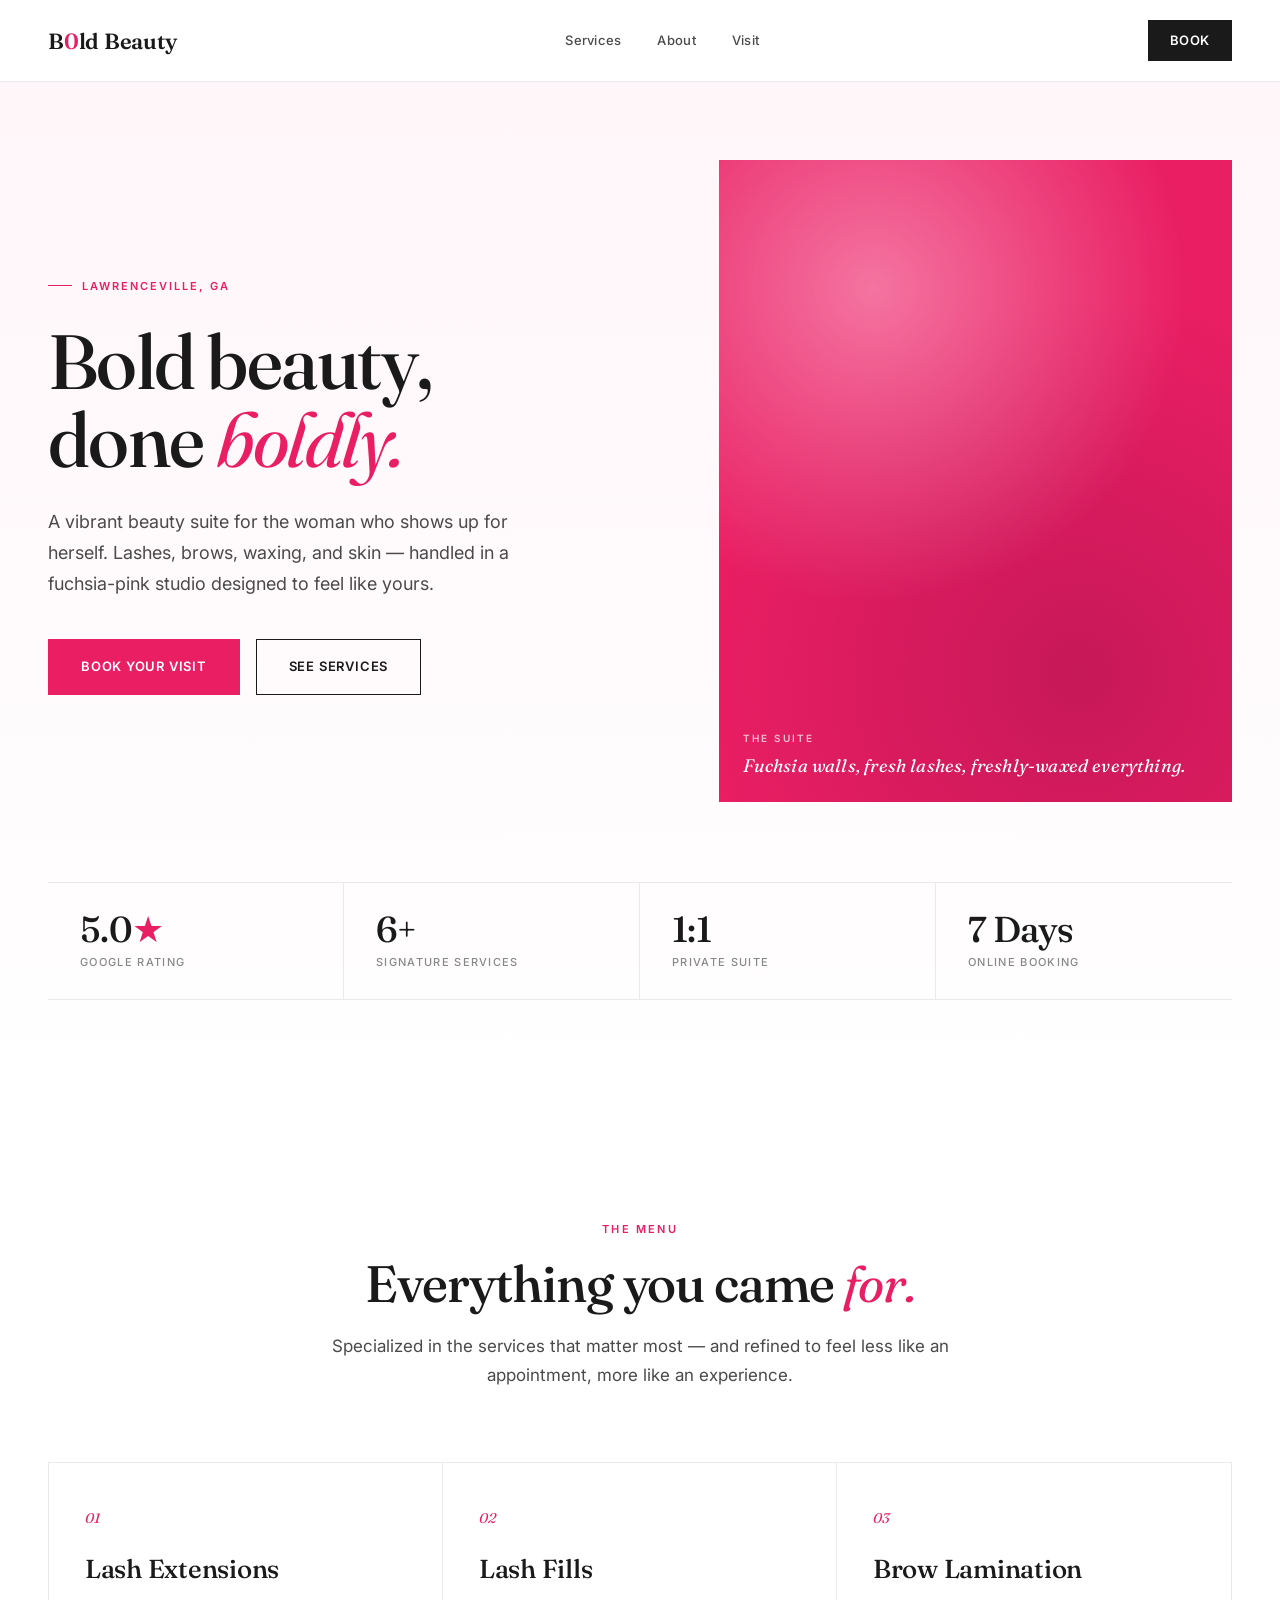
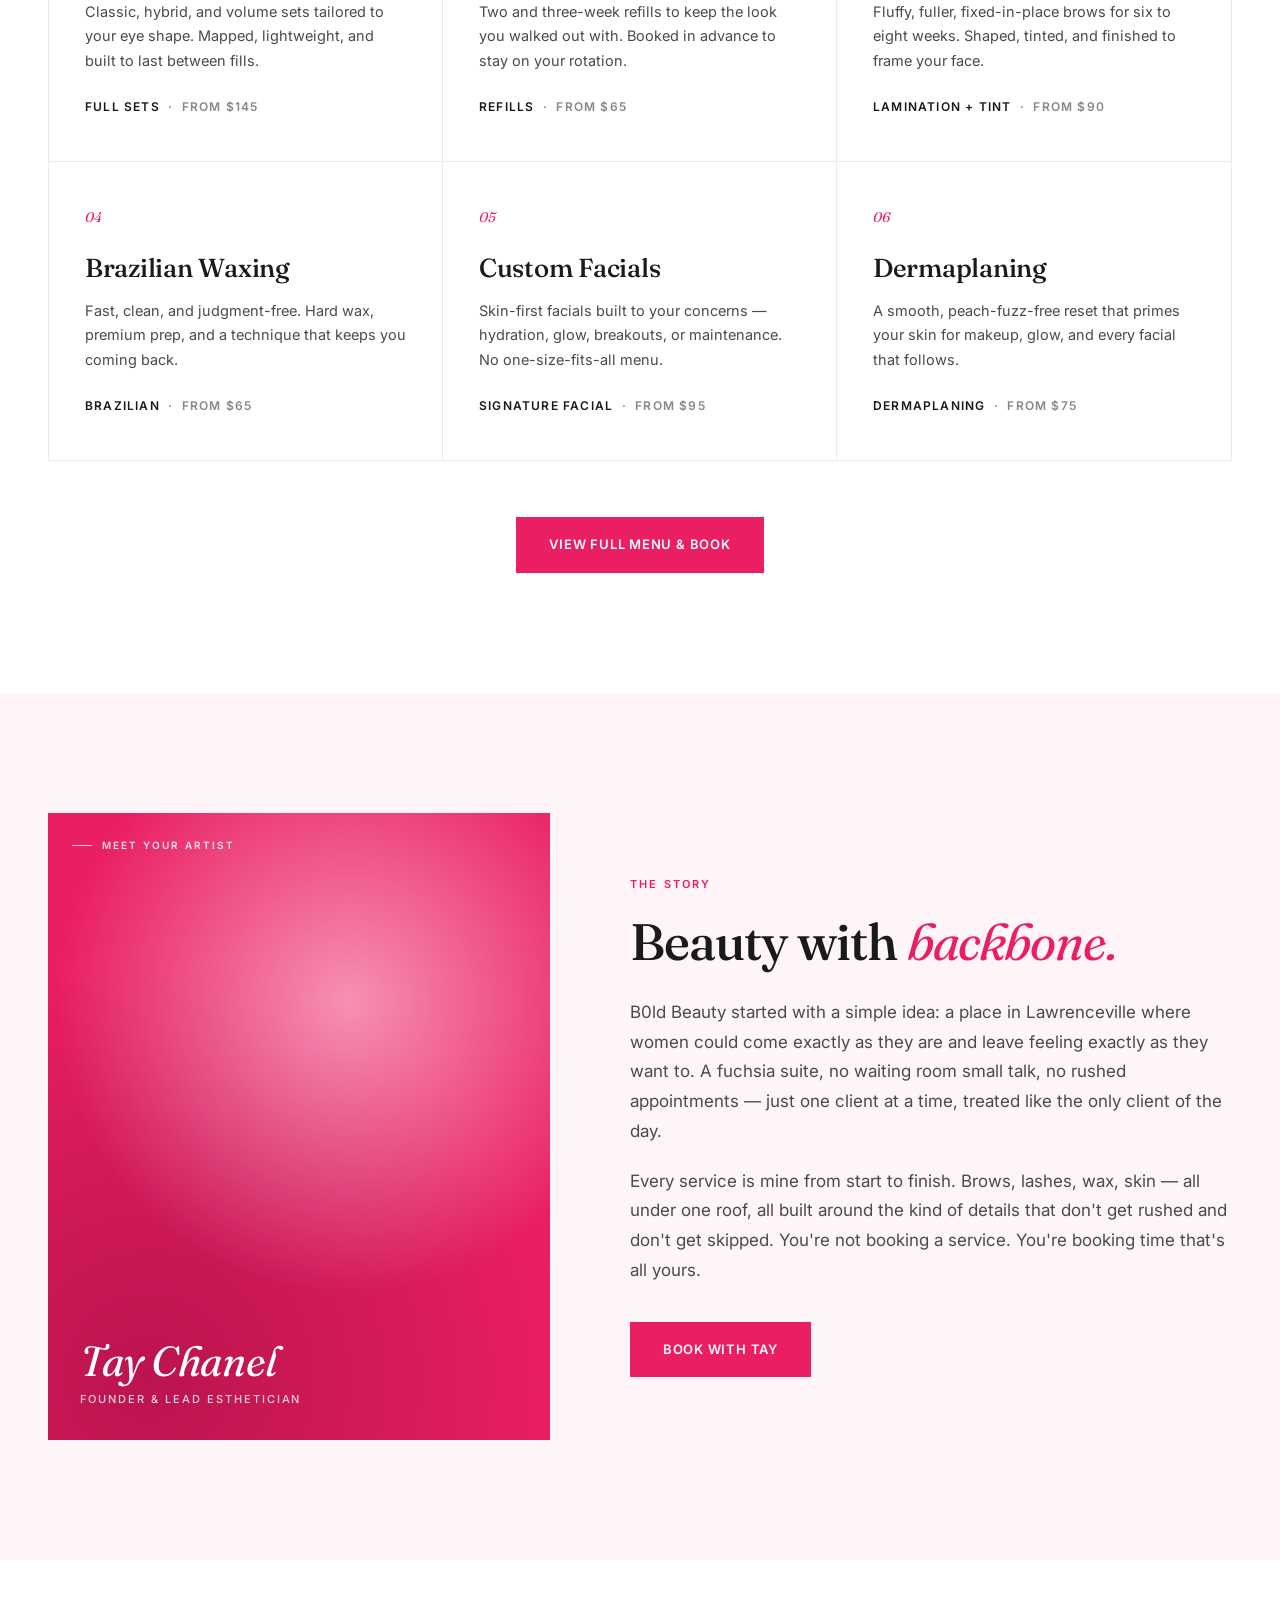
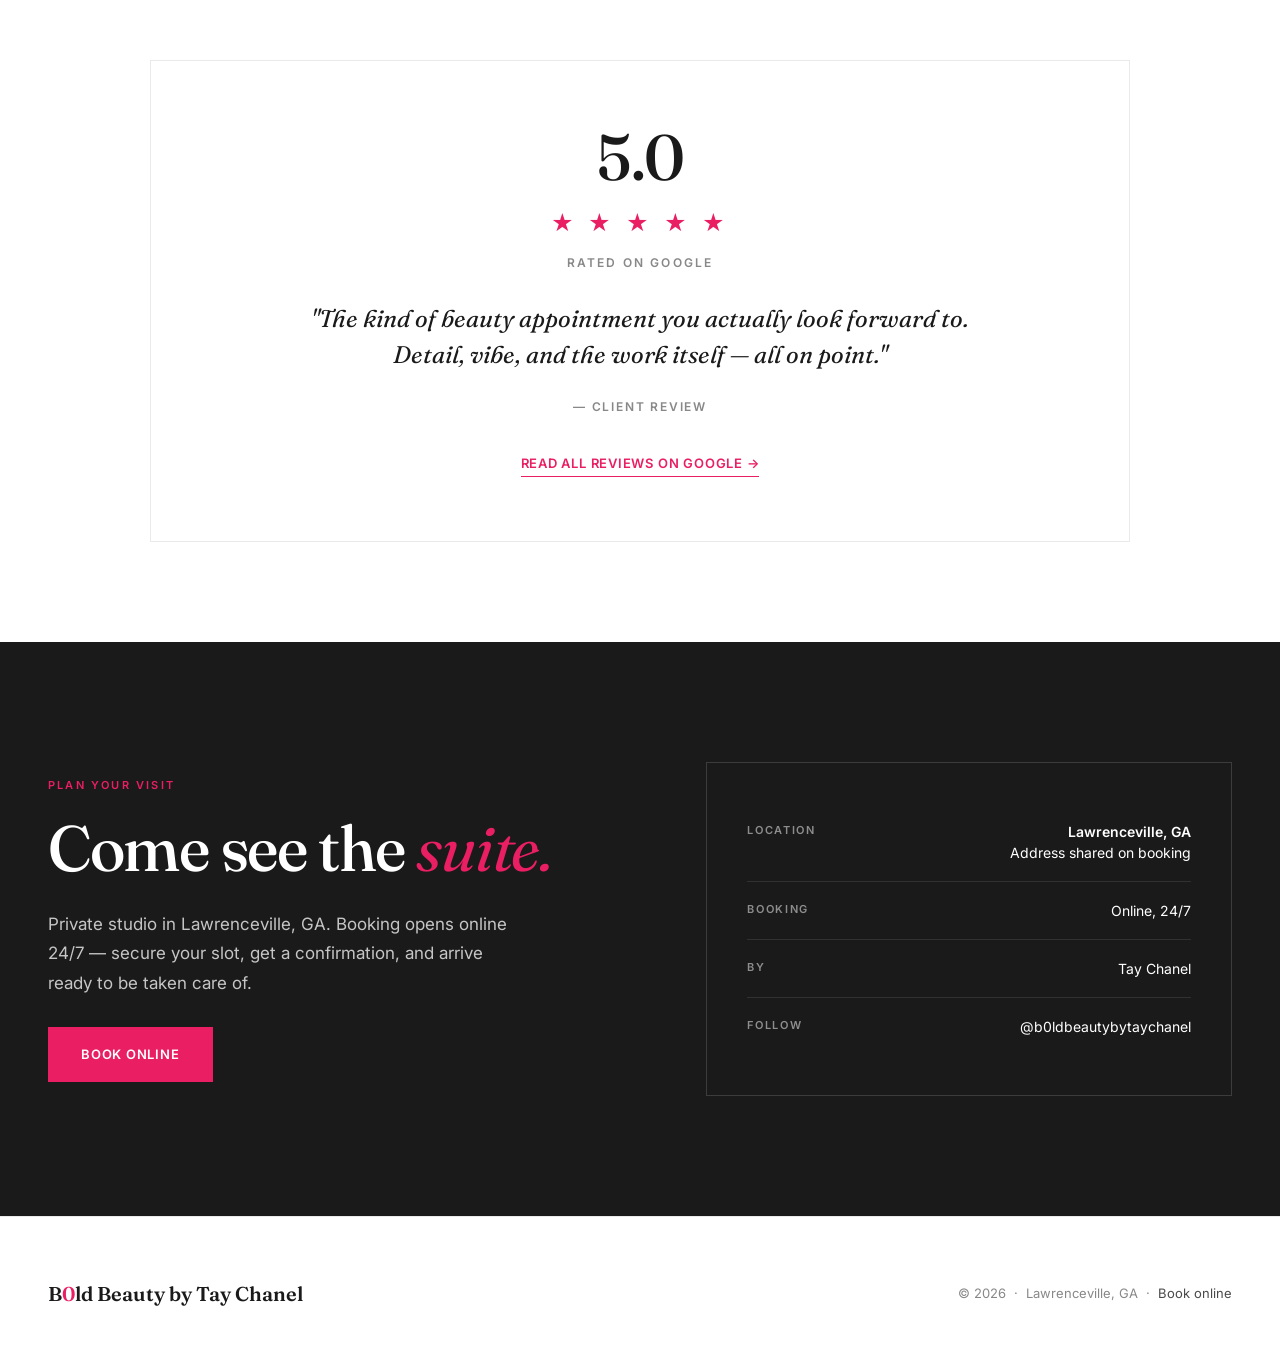
==== bold-beauty/index.html @ 4a0cd192 "Add B0ld Beauty by Tay Chanel mockup One-page prospect mockup for Taylor Brightwell (Lawrenceville, " ====
<!DOCTYPE html>
<html lang="en">
<head>
  <meta charset="UTF-8">
  <meta name="viewport" content="width=device-width, initial-scale=1.0">
  <meta name="robots" content="noindex, nofollow">
  <title>B0ld Beauty by Tay Chanel | Lashes, Brows & Waxing in Lawrenceville, GA</title>
  <meta name="description" content="A vibrant beauty suite in Lawrenceville, GA. Lash extensions, brow lamination, Brazilian waxing, facials, and dermaplaning by Tay Chanel. Book online.">
  <link rel="preconnect" href="https://fonts.googleapis.com">
  <link rel="preconnect" href="https://fonts.gstatic.com" crossorigin>
  <link href="https://fonts.googleapis.com/css2?family=Fraunces:ital,opsz,wght@0,9..144,300;0,9..144,400;0,9..144,500;0,9..144,600;0,9..144,700;0,9..144,800;0,9..144,900;1,9..144,400;1,9..144,500&family=Inter:wght@300;400;500;600;700&display=swap" rel="stylesheet">

  <style>
    *, *::before, *::after { box-sizing: border-box; margin: 0; padding: 0; }

    :root {
      --fuchsia:        #E91E63;
      --fuchsia-deep:   #B01450;
      --fuchsia-soft:   #FCE4EE;
      --fuchsia-mist:   #FFF5F9;
      --ink:            #1A1A1A;
      --ink-mid:        #4A4A4A;
      --ink-light:      #888888;
      --paper:          #FFFFFF;
      --line:           #EAEAEA;
    }

    html { scroll-behavior: smooth; }

    body {
      font-family: 'Inter', system-ui, sans-serif;
      background: var(--paper);
      color: var(--ink);
      font-size: 16px;
      line-height: 1.65;
      font-weight: 400;
      -webkit-font-smoothing: antialiased;
      overflow-x: hidden;
    }

    a { color: inherit; text-decoration: none; }
    img { max-width: 100%; display: block; }

    /* ─── NAV ─── */
    nav {
      position: fixed;
      top: 0; left: 0; right: 0;
      z-index: 100;
      display: flex;
      align-items: center;
      justify-content: space-between;
      padding: 20px 48px;
      background: rgba(255, 255, 255, 0.95);
      backdrop-filter: blur(12px);
      border-bottom: 1px solid var(--line);
    }
    .nav-logo {
      font-family: 'Fraunces', serif;
      font-weight: 600;
      font-size: 22px;
      letter-spacing: -0.01em;
      color: var(--ink);
    }
    .nav-logo .accent { color: var(--fuchsia); }
    .nav-links {
      display: flex;
      align-items: center;
      gap: 36px;
    }
    .nav-links a {
      font-size: 13px;
      font-weight: 500;
      color: var(--ink-mid);
      letter-spacing: 0.02em;
      transition: color 0.2s;
    }
    .nav-links a:hover { color: var(--fuchsia); }
    .nav-cta {
      background: var(--ink);
      color: var(--paper);
      padding: 10px 22px;
      font-size: 13px;
      font-weight: 600;
      letter-spacing: 0.04em;
      text-transform: uppercase;
      transition: background 0.2s;
    }
    .nav-cta:hover { background: var(--fuchsia); color: var(--paper) !important; }
    .nav-toggle { display: none; }

    /* ─── HERO ─── */
    .hero {
      padding: 160px 48px 100px;
      background: linear-gradient(180deg, var(--fuchsia-mist) 0%, var(--paper) 100%);
      position: relative;
      overflow: hidden;
    }
    .hero-inner {
      max-width: 1200px;
      margin: 0 auto;
      display: grid;
      grid-template-columns: 1.15fr 1fr;
      gap: 80px;
      align-items: center;
    }
    .hero-eyebrow {
      display: inline-flex;
      align-items: center;
      gap: 10px;
      font-size: 11px;
      font-weight: 600;
      letter-spacing: 0.18em;
      text-transform: uppercase;
      color: var(--fuchsia);
      margin-bottom: 28px;
    }
    .hero-eyebrow::before {
      content: "";
      width: 24px;
      height: 1px;
      background: var(--fuchsia);
    }
    .hero h1 {
      font-family: 'Fraunces', serif;
      font-weight: 500;
      font-size: clamp(48px, 6vw, 88px);
      line-height: 1.02;
      letter-spacing: -0.02em;
      color: var(--ink);
      margin-bottom: 28px;
    }
    .hero h1 em {
      font-style: italic;
      font-weight: 400;
      color: var(--fuchsia);
    }
    .hero p {
      font-size: 18px;
      line-height: 1.7;
      color: var(--ink-mid);
      max-width: 520px;
      margin-bottom: 40px;
    }
    .hero-ctas {
      display: flex;
      gap: 16px;
      flex-wrap: wrap;
    }
    .btn {
      display: inline-flex;
      align-items: center;
      gap: 10px;
      padding: 16px 32px;
      font-size: 13px;
      font-weight: 600;
      letter-spacing: 0.06em;
      text-transform: uppercase;
      transition: all 0.2s ease;
      cursor: pointer;
      border: 1px solid transparent;
    }
    .btn-primary {
      background: var(--fuchsia);
      color: var(--paper);
    }
    .btn-primary:hover { background: var(--fuchsia-deep); }
    .btn-secondary {
      background: transparent;
      color: var(--ink);
      border: 1px solid var(--ink);
    }
    .btn-secondary:hover { background: var(--ink); color: var(--paper); }

    .hero-visual {
      position: relative;
      aspect-ratio: 4 / 5;
      background: var(--fuchsia);
      overflow: hidden;
    }
    .hero-visual::before {
      content: "";
      position: absolute;
      inset: 0;
      background:
        radial-gradient(circle at 30% 20%, rgba(255, 200, 220, 0.5), transparent 50%),
        radial-gradient(circle at 70% 80%, rgba(176, 20, 80, 0.6), transparent 60%);
    }
    .hero-visual-label {
      position: absolute;
      bottom: 24px;
      left: 24px;
      right: 24px;
      color: var(--paper);
      font-family: 'Fraunces', serif;
      font-style: italic;
      font-weight: 400;
      font-size: 18px;
      letter-spacing: 0.01em;
      line-height: 1.4;
    }
    .hero-visual-label .small {
      display: block;
      font-family: 'Inter', sans-serif;
      font-style: normal;
      font-size: 10px;
      font-weight: 600;
      letter-spacing: 0.2em;
      text-transform: uppercase;
      opacity: 0.7;
      margin-bottom: 8px;
    }

    .hero-stats {
      max-width: 1200px;
      margin: 80px auto 0;
      display: grid;
      grid-template-columns: repeat(4, 1fr);
      gap: 0;
      border-top: 1px solid var(--line);
      border-bottom: 1px solid var(--line);
    }
    .stat {
      padding: 28px 32px;
      border-right: 1px solid var(--line);
    }
    .stat:last-child { border-right: none; }
    .stat-num {
      font-family: 'Fraunces', serif;
      font-weight: 500;
      font-size: 36px;
      letter-spacing: -0.02em;
      color: var(--ink);
      line-height: 1;
      margin-bottom: 6px;
    }
    .stat-num .star { color: var(--fuchsia); }
    .stat-label {
      font-size: 11px;
      font-weight: 500;
      letter-spacing: 0.12em;
      text-transform: uppercase;
      color: var(--ink-light);
    }

    /* ─── SECTION COMMON ─── */
    section { padding: 120px 48px; }
    .section-inner { max-width: 1200px; margin: 0 auto; }
    .section-head {
      max-width: 720px;
      margin: 0 auto 72px;
      text-align: center;
    }
    .section-head .eyebrow {
      font-size: 11px;
      font-weight: 600;
      letter-spacing: 0.2em;
      text-transform: uppercase;
      color: var(--fuchsia);
      margin-bottom: 18px;
    }
    .section-head h2 {
      font-family: 'Fraunces', serif;
      font-weight: 500;
      font-size: clamp(36px, 4vw, 56px);
      line-height: 1.1;
      letter-spacing: -0.02em;
      color: var(--ink);
      margin-bottom: 20px;
    }
    .section-head h2 em {
      font-style: italic;
      color: var(--fuchsia);
      font-weight: 400;
    }
    .section-head p {
      font-size: 17px;
      color: var(--ink-mid);
      line-height: 1.7;
    }

    /* ─── SERVICES ─── */
    .services { background: var(--paper); }
    .services-grid {
      display: grid;
      grid-template-columns: repeat(3, 1fr);
      gap: 0;
      border: 1px solid var(--line);
    }
    .service-card {
      padding: 44px 36px;
      border-right: 1px solid var(--line);
      border-bottom: 1px solid var(--line);
      transition: background 0.25s;
      position: relative;
    }
    .service-card:hover { background: var(--fuchsia-mist); }
    .service-card:nth-child(3n) { border-right: none; }
    .service-card:nth-last-child(-n+3) { border-bottom: none; }
    .service-num {
      font-family: 'Fraunces', serif;
      font-style: italic;
      font-weight: 400;
      font-size: 14px;
      color: var(--fuchsia);
      margin-bottom: 24px;
    }
    .service-card h3 {
      font-family: 'Fraunces', serif;
      font-weight: 500;
      font-size: 26px;
      letter-spacing: -0.01em;
      color: var(--ink);
      margin-bottom: 14px;
      line-height: 1.2;
    }
    .service-card p {
      font-size: 14.5px;
      line-height: 1.7;
      color: var(--ink-mid);
      margin-bottom: 24px;
    }
    .service-card .price {
      font-size: 12px;
      font-weight: 600;
      letter-spacing: 0.1em;
      text-transform: uppercase;
      color: var(--ink-light);
    }
    .service-card .price strong {
      color: var(--ink);
      font-weight: 600;
    }
    .services-cta {
      text-align: center;
      margin-top: 56px;
    }

    /* ─── ABOUT ─── */
    .about {
      background: var(--fuchsia-mist);
      overflow: hidden;
    }
    .about-grid {
      max-width: 1200px;
      margin: 0 auto;
      display: grid;
      grid-template-columns: 1fr 1.2fr;
      gap: 80px;
      align-items: center;
    }
    .about-visual {
      aspect-ratio: 4 / 5;
      background: var(--fuchsia);
      position: relative;
      overflow: hidden;
    }
    .about-visual::before {
      content: "";
      position: absolute;
      inset: 0;
      background:
        radial-gradient(circle at 60% 30%, rgba(255, 220, 235, 0.6), transparent 55%),
        radial-gradient(circle at 20% 90%, rgba(140, 10, 60, 0.5), transparent 60%);
    }
    .about-visual-tag {
      position: absolute;
      top: 24px;
      left: 24px;
      font-size: 10px;
      font-weight: 600;
      letter-spacing: 0.2em;
      text-transform: uppercase;
      color: var(--paper);
      opacity: 0.85;
    }
    .about-visual-tag::before {
      content: "";
      display: inline-block;
      width: 20px;
      height: 1px;
      background: var(--paper);
      margin-right: 10px;
      vertical-align: middle;
    }
    .about-visual-name {
      position: absolute;
      bottom: 32px;
      left: 32px;
      right: 32px;
      color: var(--paper);
    }
    .about-visual-name .signature {
      font-family: 'Fraunces', serif;
      font-style: italic;
      font-weight: 400;
      font-size: 42px;
      letter-spacing: -0.01em;
      line-height: 1;
    }
    .about-visual-name .role {
      font-size: 11px;
      font-weight: 500;
      letter-spacing: 0.18em;
      text-transform: uppercase;
      margin-top: 8px;
      opacity: 0.8;
    }

    .about-copy .eyebrow {
      font-size: 11px;
      font-weight: 600;
      letter-spacing: 0.2em;
      text-transform: uppercase;
      color: var(--fuchsia);
      margin-bottom: 20px;
    }
    .about-copy h2 {
      font-family: 'Fraunces', serif;
      font-weight: 500;
      font-size: clamp(36px, 4vw, 52px);
      line-height: 1.1;
      letter-spacing: -0.02em;
      color: var(--ink);
      margin-bottom: 28px;
    }
    .about-copy h2 em {
      font-style: italic;
      color: var(--fuchsia);
      font-weight: 400;
    }
    .about-copy p {
      font-size: 17px;
      line-height: 1.75;
      color: var(--ink-mid);
      margin-bottom: 20px;
    }
    .about-copy p:last-of-type { margin-bottom: 36px; }

    /* ─── PROOF ─── */
    .proof { background: var(--paper); padding: 100px 48px; }
    .proof-inner {
      max-width: 980px;
      margin: 0 auto;
      text-align: center;
      padding: 64px 48px;
      border: 1px solid var(--line);
      background: var(--paper);
    }
    .proof-rating {
      font-family: 'Fraunces', serif;
      font-weight: 500;
      font-size: 64px;
      line-height: 1;
      color: var(--ink);
      letter-spacing: -0.02em;
    }
    .proof-stars {
      color: var(--fuchsia);
      font-size: 22px;
      letter-spacing: 0.2em;
      margin: 16px 0 12px;
    }
    .proof-label {
      font-size: 12px;
      font-weight: 600;
      letter-spacing: 0.18em;
      text-transform: uppercase;
      color: var(--ink-light);
      margin-bottom: 28px;
    }
    .proof-quote {
      font-family: 'Fraunces', serif;
      font-style: italic;
      font-weight: 400;
      font-size: 24px;
      line-height: 1.5;
      color: var(--ink);
      max-width: 720px;
      margin: 0 auto 24px;
    }
    .proof-attr {
      font-size: 12px;
      font-weight: 600;
      letter-spacing: 0.15em;
      text-transform: uppercase;
      color: var(--ink-light);
    }
    .proof-link {
      display: inline-block;
      margin-top: 36px;
      font-size: 13px;
      font-weight: 600;
      letter-spacing: 0.06em;
      text-transform: uppercase;
      color: var(--fuchsia);
      border-bottom: 1px solid var(--fuchsia);
      padding-bottom: 2px;
    }

    /* ─── VISIT / BOOK ─── */
    .visit {
      background: var(--ink);
      color: var(--paper);
      padding: 120px 48px;
    }
    .visit-grid {
      max-width: 1200px;
      margin: 0 auto;
      display: grid;
      grid-template-columns: 1.1fr 1fr;
      gap: 80px;
      align-items: center;
    }
    .visit h2 {
      font-family: 'Fraunces', serif;
      font-weight: 500;
      font-size: clamp(40px, 5vw, 64px);
      line-height: 1.05;
      letter-spacing: -0.02em;
      margin-bottom: 28px;
    }
    .visit h2 em {
      font-style: italic;
      color: var(--fuchsia);
      font-weight: 400;
    }
    .visit .eyebrow {
      font-size: 11px;
      font-weight: 600;
      letter-spacing: 0.2em;
      text-transform: uppercase;
      color: var(--fuchsia);
      margin-bottom: 20px;
    }
    .visit p {
      font-size: 17px;
      line-height: 1.75;
      color: rgba(255, 255, 255, 0.75);
      margin-bottom: 28px;
      max-width: 480px;
    }
    .visit .btn-primary { background: var(--fuchsia); }
    .visit .btn-primary:hover { background: var(--paper); color: var(--ink); }

    .visit-info {
      border: 1px solid rgba(255, 255, 255, 0.15);
      padding: 40px;
    }
    .info-row {
      display: flex;
      justify-content: space-between;
      padding: 18px 0;
      border-bottom: 1px solid rgba(255, 255, 255, 0.1);
      gap: 24px;
    }
    .info-row:last-child { border-bottom: none; }
    .info-label {
      font-size: 11px;
      font-weight: 600;
      letter-spacing: 0.15em;
      text-transform: uppercase;
      color: rgba(255, 255, 255, 0.5);
      flex-shrink: 0;
    }
    .info-value {
      font-size: 14px;
      color: var(--paper);
      text-align: right;
      line-height: 1.5;
    }
    .info-value strong { font-weight: 600; }

    /* ─── FOOTER ─── */
    footer {
      background: var(--paper);
      padding: 60px 48px 40px;
      border-top: 1px solid var(--line);
    }
    .footer-inner {
      max-width: 1200px;
      margin: 0 auto;
      display: flex;
      justify-content: space-between;
      align-items: center;
      flex-wrap: wrap;
      gap: 24px;
    }
    .footer-brand {
      font-family: 'Fraunces', serif;
      font-weight: 600;
      font-size: 20px;
      color: var(--ink);
    }
    .footer-brand .accent { color: var(--fuchsia); }
    .footer-meta {
      font-size: 13px;
      color: var(--ink-light);
    }
    .footer-meta a { color: var(--ink-mid); }
    .footer-meta a:hover { color: var(--fuchsia); }

    /* ─── RESPONSIVE ─── */
    @media (max-width: 960px) {
      nav { padding: 16px 24px; }
      .nav-links { display: none; }
      .hero { padding: 130px 24px 80px; }
      .hero-inner { grid-template-columns: 1fr; gap: 48px; }
      .hero-visual { max-width: 480px; margin: 0 auto; }
      .hero-stats { grid-template-columns: repeat(2, 1fr); margin-top: 56px; }
      .stat { border-bottom: 1px solid var(--line); }
      .stat:nth-child(2) { border-right: none; }
      .stat:nth-last-child(-n+2) { border-bottom: none; }
      section { padding: 80px 24px; }
      .section-head { margin-bottom: 48px; }
      .services-grid { grid-template-columns: 1fr; }
      .service-card { border-right: none; }
      .service-card:nth-child(3n) { border-right: none; }
      .service-card:not(:last-child) { border-bottom: 1px solid var(--line); }
      .service-card:nth-last-child(-n+3) { border-bottom: 1px solid var(--line); }
      .service-card:last-child { border-bottom: none; }
      .about-grid, .visit-grid { grid-template-columns: 1fr; gap: 48px; }
      .about-visual { max-width: 440px; margin: 0 auto; }
      .proof-inner { padding: 48px 24px; }
      .proof-rating { font-size: 52px; }
      .proof-quote { font-size: 20px; }
      .visit { padding: 80px 24px; }
      .visit-info { padding: 28px; }
      footer { padding: 40px 24px 32px; }
      .footer-inner { flex-direction: column; text-align: center; }
    }

    @media (max-width: 480px) {
      .hero h1 { font-size: 44px; }
      .hero-ctas { flex-direction: column; align-items: stretch; }
      .btn { justify-content: center; }
    }
  </style>
</head>
<body>

  <!-- NAV -->
  <nav>
    <a href="#" class="nav-logo">B<span class="accent">0</span>ld Beauty</a>
    <div class="nav-links">
      <a href="#services">Services</a>
      <a href="#about">About</a>
      <a href="#visit">Visit</a>
    </div>
    <a href="https://taylorbrightwell.glossgenius.com" class="nav-cta">Book</a>
  </nav>

  <!-- HERO -->
  <section class="hero">
    <div class="hero-inner">
      <div>
        <div class="hero-eyebrow">Lawrenceville, GA</div>
        <h1>Bold beauty,<br>done <em>boldly.</em></h1>
        <p>A vibrant beauty suite for the woman who shows up for herself. Lashes, brows, waxing, and skin — handled in a fuchsia-pink studio designed to feel like yours.</p>
        <div class="hero-ctas">
          <a href="https://taylorbrightwell.glossgenius.com" class="btn btn-primary">Book Your Visit</a>
          <a href="#services" class="btn btn-secondary">See Services</a>
        </div>
      </div>
      <div class="hero-visual" aria-hidden="true">
        <div class="hero-visual-label">
          <span class="small">The Suite</span>
          Fuchsia walls, fresh lashes, freshly-waxed everything.
        </div>
      </div>
    </div>

    <div class="hero-stats">
      <div class="stat">
        <div class="stat-num">5.0<span class="star">★</span></div>
        <div class="stat-label">Google Rating</div>
      </div>
      <div class="stat">
        <div class="stat-num">6+</div>
        <div class="stat-label">Signature Services</div>
      </div>
      <div class="stat">
        <div class="stat-num">1:1</div>
        <div class="stat-label">Private Suite</div>
      </div>
      <div class="stat">
        <div class="stat-num">7 Days</div>
        <div class="stat-label">Online Booking</div>
      </div>
    </div>
  </section>

  <!-- SERVICES -->
  <section id="services" class="services">
    <div class="section-inner">
      <div class="section-head">
        <div class="eyebrow">The Menu</div>
        <h2>Everything you came <em>for.</em></h2>
        <p>Specialized in the services that matter most — and refined to feel less like an appointment, more like an experience.</p>
      </div>

      <div class="services-grid">
        <div class="service-card">
          <div class="service-num">01</div>
          <h3>Lash Extensions</h3>
          <p>Classic, hybrid, and volume sets tailored to your eye shape. Mapped, lightweight, and built to last between fills.</p>
          <div class="price"><strong>Full Sets</strong> &nbsp;&middot;&nbsp; From $145</div>
        </div>

        <div class="service-card">
          <div class="service-num">02</div>
          <h3>Lash Fills</h3>
          <p>Two and three-week refills to keep the look you walked out with. Booked in advance to stay on your rotation.</p>
          <div class="price"><strong>Refills</strong> &nbsp;&middot;&nbsp; From $65</div>
        </div>

        <div class="service-card">
          <div class="service-num">03</div>
          <h3>Brow Lamination</h3>
          <p>Fluffy, fuller, fixed-in-place brows for six to eight weeks. Shaped, tinted, and finished to frame your face.</p>
          <div class="price"><strong>Lamination + Tint</strong> &nbsp;&middot;&nbsp; From $90</div>
        </div>

        <div class="service-card">
          <div class="service-num">04</div>
          <h3>Brazilian Waxing</h3>
          <p>Fast, clean, and judgment-free. Hard wax, premium prep, and a technique that keeps you coming back.</p>
          <div class="price"><strong>Brazilian</strong> &nbsp;&middot;&nbsp; From $65</div>
        </div>

        <div class="service-card">
          <div class="service-num">05</div>
          <h3>Custom Facials</h3>
          <p>Skin-first facials built to your concerns — hydration, glow, breakouts, or maintenance. No one-size-fits-all menu.</p>
          <div class="price"><strong>Signature Facial</strong> &nbsp;&middot;&nbsp; From $95</div>
        </div>

        <div class="service-card">
          <div class="service-num">06</div>
          <h3>Dermaplaning</h3>
          <p>A smooth, peach-fuzz-free reset that primes your skin for makeup, glow, and every facial that follows.</p>
          <div class="price"><strong>Dermaplaning</strong> &nbsp;&middot;&nbsp; From $75</div>
        </div>
      </div>

      <div class="services-cta">
        <a href="https://taylorbrightwell.glossgenius.com" class="btn btn-primary">View Full Menu &amp; Book</a>
      </div>
    </div>
  </section>

  <!-- ABOUT -->
  <section id="about" class="about">
    <div class="about-grid">
      <div class="about-visual" aria-hidden="true">
        <div class="about-visual-tag">Meet Your Artist</div>
        <div class="about-visual-name">
          <div class="signature">Tay Chanel</div>
          <div class="role">Founder &amp; Lead Esthetician</div>
        </div>
      </div>

      <div class="about-copy">
        <div class="eyebrow">The Story</div>
        <h2>Beauty with <em>backbone.</em></h2>
        <p>B0ld Beauty started with a simple idea: a place in Lawrenceville where women could come exactly as they are and leave feeling exactly as they want to. A fuchsia suite, no waiting room small talk, no rushed appointments — just one client at a time, treated like the only client of the day.</p>
        <p>Every service is mine from start to finish. Brows, lashes, wax, skin — all under one roof, all built around the kind of details that don't get rushed and don't get skipped. You're not booking a service. You're booking time that's all yours.</p>
        <a href="https://taylorbrightwell.glossgenius.com" class="btn btn-primary">Book With Tay</a>
      </div>
    </div>
  </section>

  <!-- PROOF -->
  <section class="proof">
    <div class="proof-inner">
      <div class="proof-rating">5.0</div>
      <div class="proof-stars">★ ★ ★ ★ ★</div>
      <div class="proof-label">Rated on Google</div>
      <div class="proof-quote">"The kind of beauty appointment you actually look forward to. Detail, vibe, and the work itself — all on point."</div>
      <div class="proof-attr">— Client Review</div>
      <a href="https://www.google.com/search?q=B0ld+Beauty+by+Tay+Chanel+Lawrenceville" class="proof-link" target="_blank" rel="noopener">Read All Reviews on Google →</a>
    </div>
  </section>

  <!-- VISIT -->
  <section id="visit" class="visit">
    <div class="visit-grid">
      <div>
        <div class="eyebrow">Plan Your Visit</div>
        <h2>Come see the <em>suite.</em></h2>
        <p>Private studio in Lawrenceville, GA. Booking opens online 24/7 — secure your slot, get a confirmation, and arrive ready to be taken care of.</p>
        <a href="https://taylorbrightwell.glossgenius.com" class="btn btn-primary">Book Online</a>
      </div>

      <div class="visit-info">
        <div class="info-row">
          <div class="info-label">Location</div>
          <div class="info-value"><strong>Lawrenceville, GA</strong><br>Address shared on booking</div>
        </div>
        <div class="info-row">
          <div class="info-label">Booking</div>
          <div class="info-value">Online, 24/7</div>
        </div>
        <div class="info-row">
          <div class="info-label">By</div>
          <div class="info-value">Tay Chanel</div>
        </div>
        <div class="info-row">
          <div class="info-label">Follow</div>
          <div class="info-value">@b0ldbeautybytaychanel</div>
        </div>
      </div>
    </div>
  </section>

  <!-- FOOTER -->
  <footer>
    <div class="footer-inner">
      <div class="footer-brand">B<span class="accent">0</span>ld Beauty by Tay Chanel</div>
      <div class="footer-meta">© 2026 &nbsp;&middot;&nbsp; Lawrenceville, GA &nbsp;&middot;&nbsp; <a href="https://taylorbrightwell.glossgenius.com">Book online</a></div>
    </div>
  </footer>

</body>
</html>
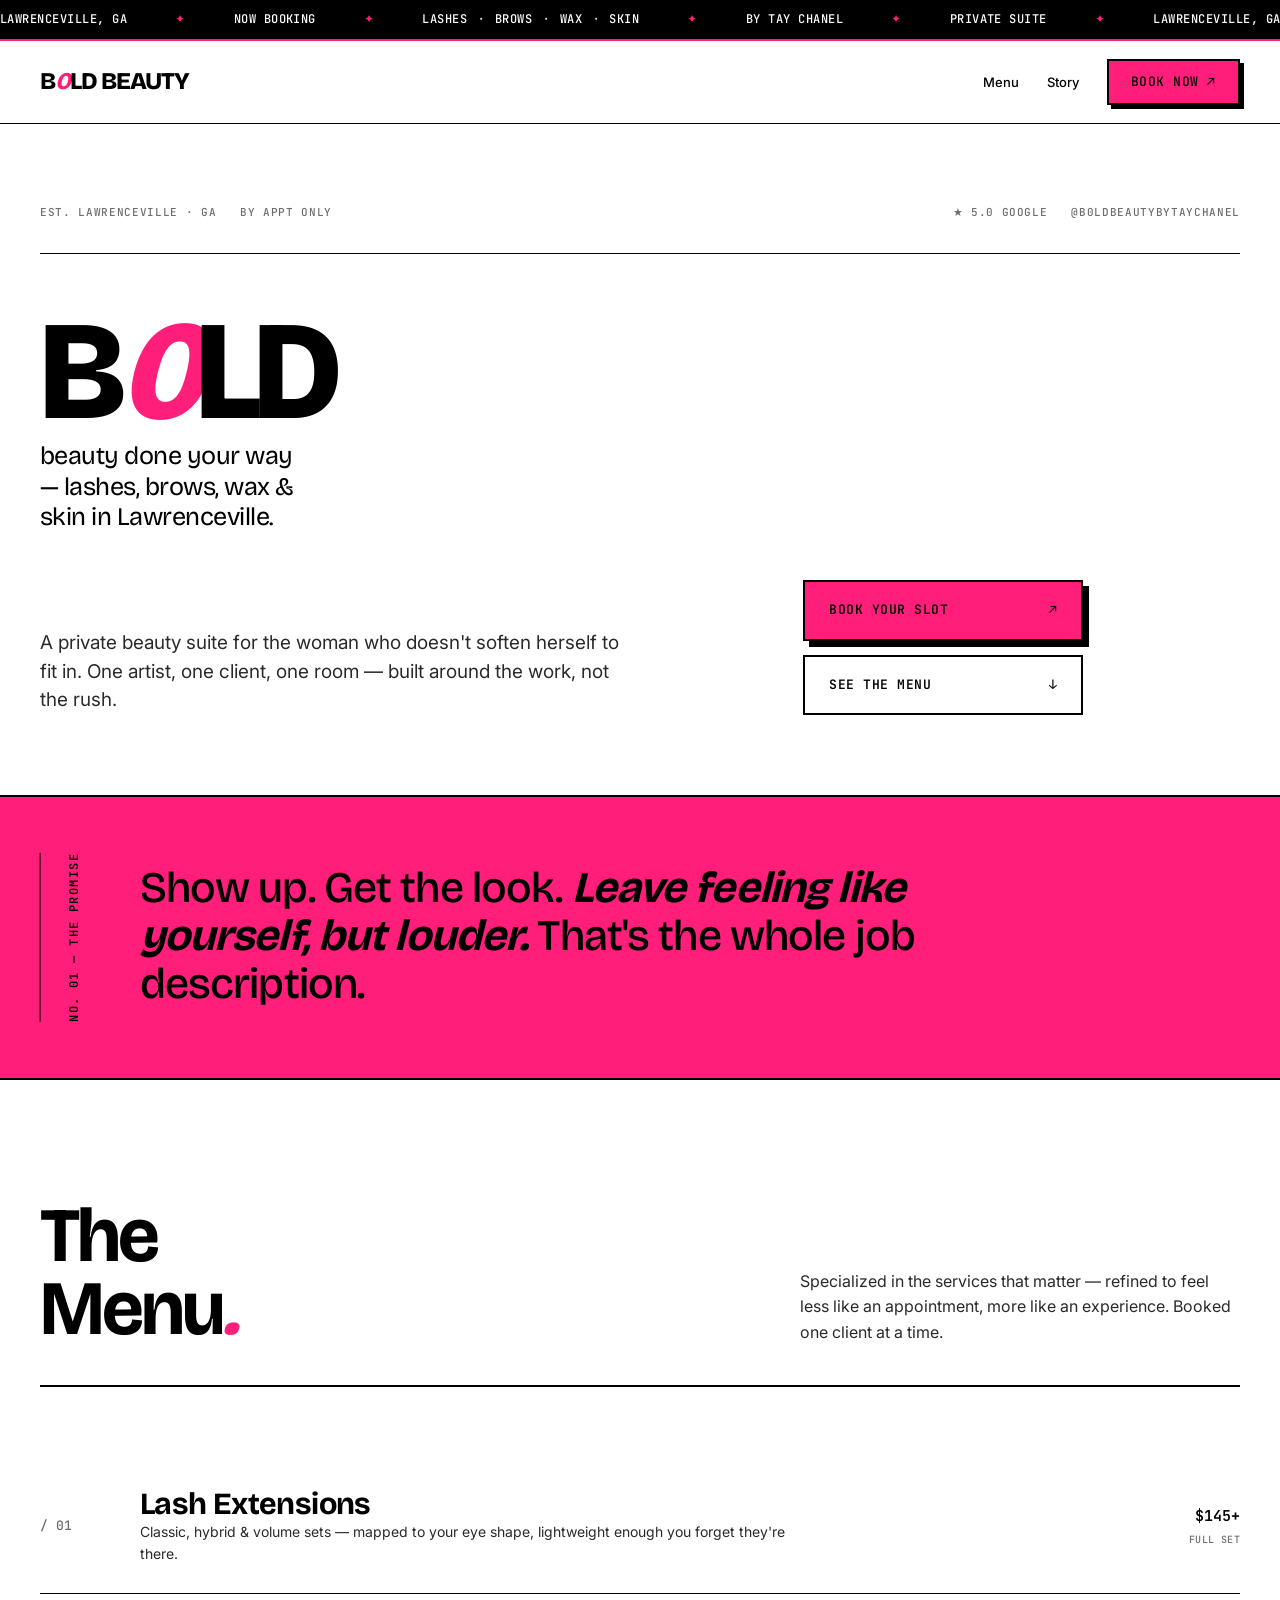
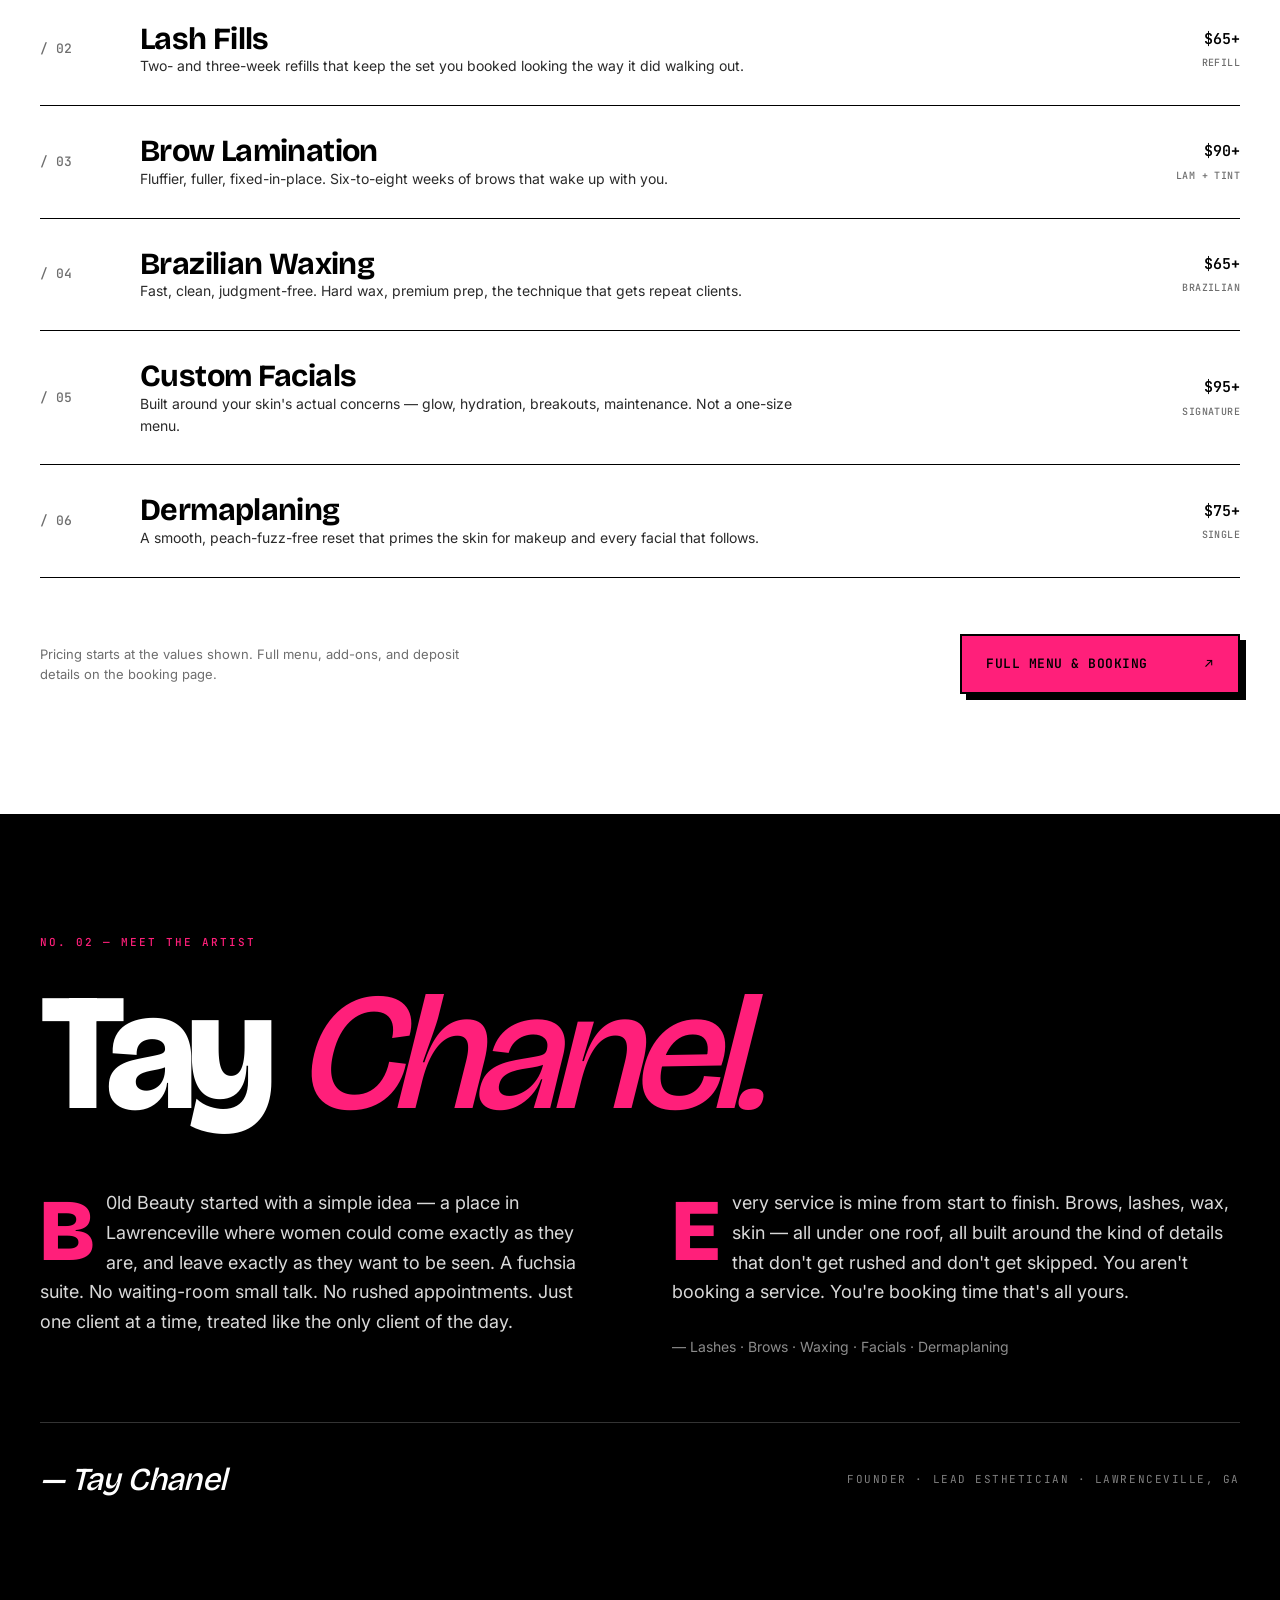
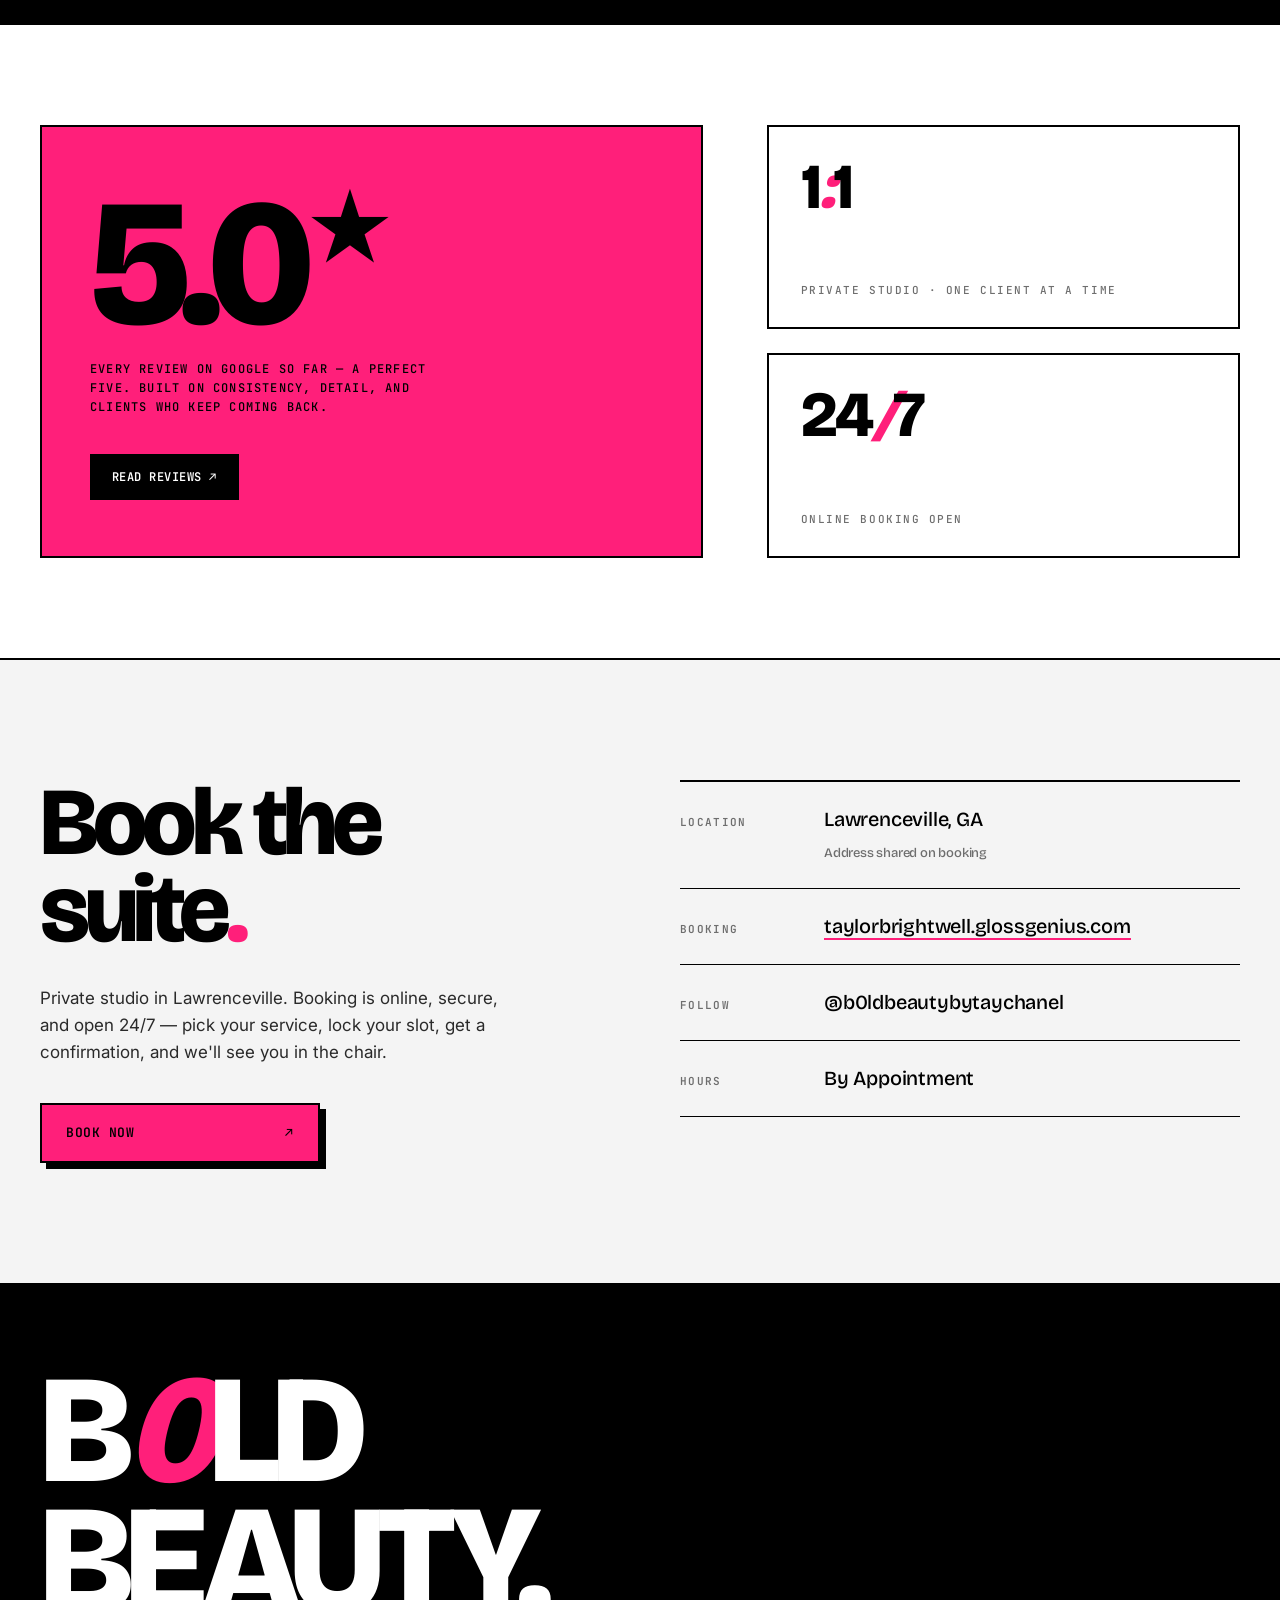
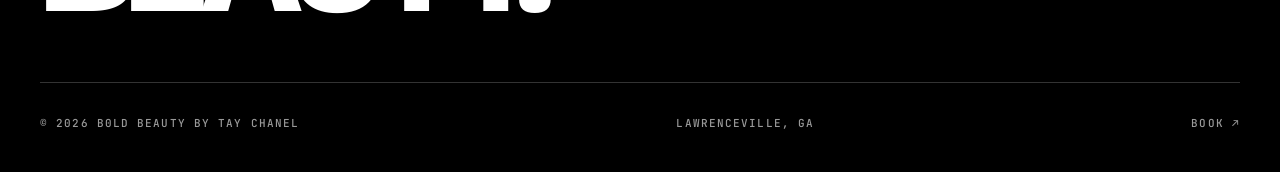
==== commit acdb7103: "Redesign B0ld Beauty mockup — bold sans editorial, hot pink + black Anchored type and color to Taylo" ====
--- a/bold-beauty/index.html
+++ b/bold-beauty/index.html
@@ -5,24 +5,24 @@
   <meta name="viewport" content="width=device-width, initial-scale=1.0">
   <meta name="robots" content="noindex, nofollow">
   <title>B0ld Beauty by Tay Chanel | Lashes, Brows & Waxing in Lawrenceville, GA</title>
-  <meta name="description" content="A vibrant beauty suite in Lawrenceville, GA. Lash extensions, brow lamination, Brazilian waxing, facials, and dermaplaning by Tay Chanel. Book online.">
+  <meta name="description" content="A bold beauty suite in Lawrenceville, GA. Lash extensions, brow lamination, Brazilian waxing, facials, and dermaplaning by Tay Chanel. Book online.">
   <link rel="preconnect" href="https://fonts.googleapis.com">
   <link rel="preconnect" href="https://fonts.gstatic.com" crossorigin>
-  <link href="https://fonts.googleapis.com/css2?family=Fraunces:ital,opsz,wght@0,9..144,300;0,9..144,400;0,9..144,500;0,9..144,600;0,9..144,700;0,9..144,800;0,9..144,900;1,9..144,400;1,9..144,500&family=Inter:wght@300;400;500;600;700&display=swap" rel="stylesheet">
+  <link href="https://fonts.googleapis.com/css2?family=Bricolage+Grotesque:opsz,wght@12..96,300;12..96,400;12..96,500;12..96,600;12..96,700;12..96,800&family=Inter:wght@300;400;500;600;700;800&family=JetBrains+Mono:wght@400;500;600&display=swap" rel="stylesheet">
 
   <style>
     *, *::before, *::after { box-sizing: border-box; margin: 0; padding: 0; }
 
     :root {
-      --fuchsia:        #E91E63;
-      --fuchsia-deep:   #B01450;
-      --fuchsia-soft:   #FCE4EE;
-      --fuchsia-mist:   #FFF5F9;
-      --ink:            #1A1A1A;
-      --ink-mid:        #4A4A4A;
-      --ink-light:      #888888;
-      --paper:          #FFFFFF;
-      --line:           #EAEAEA;
+      --hot:     #FF1F7A;
+      --hot-dk:  #D11461;
+      --hot-tt:  #FFE9F2;
+      --ink:     #000000;
+      --ink-mid: #2A2A2A;
+      --ink-soft:#6E6E6E;
+      --paper:   #FFFFFF;
+      --gray:    #F4F4F4;
+      --line:    #1A1A1A;
     }
 
     html { scroll-behavior: smooth; }
@@ -32,7 +32,7 @@
       background: var(--paper);
       color: var(--ink);
       font-size: 16px;
-      line-height: 1.65;
+      line-height: 1.55;
       font-weight: 400;
       -webkit-font-smoothing: antialiased;
       overflow-x: hidden;
@@ -41,782 +41,895 @@
     a { color: inherit; text-decoration: none; }
     img { max-width: 100%; display: block; }
 
+    .display { font-family: 'Bricolage Grotesque', 'Inter', sans-serif; }
+    .mono { font-family: 'JetBrains Mono', monospace; }
+
+    /* The B0ld wordmark — preserves the zero substitution as visual signature */
+    .wordmark {
+      font-family: 'Bricolage Grotesque', sans-serif;
+      font-weight: 800;
+      letter-spacing: -0.04em;
+    }
+    .wordmark .zero {
+      display: inline-block;
+      color: var(--hot);
+      font-style: italic;
+      font-weight: 800;
+    }
+
+    /* ─── MARQUEE BAR (top, no traditional nav) ─── */
+    .topbar {
+      position: sticky;
+      top: 0;
+      z-index: 100;
+      background: var(--ink);
+      color: var(--paper);
+      padding: 10px 0;
+      overflow: hidden;
+      border-bottom: 2px solid var(--hot);
+    }
+    .marquee {
+      display: flex;
+      gap: 48px;
+      animation: scroll 28s linear infinite;
+      white-space: nowrap;
+      font-family: 'JetBrains Mono', monospace;
+      font-size: 12px;
+      font-weight: 500;
+      letter-spacing: 0.04em;
+      text-transform: uppercase;
+    }
+    .marquee span { display: inline-flex; align-items: center; gap: 48px; }
+    .marquee span::after {
+      content: "✦";
+      color: var(--hot);
+    }
+    @keyframes scroll {
+      from { transform: translateX(0); }
+      to { transform: translateX(-50%); }
+    }
+
     /* ─── NAV ─── */
     nav {
-      position: fixed;
-      top: 0; left: 0; right: 0;
-      z-index: 100;
+      position: sticky;
+      top: 33px;
+      z-index: 99;
       display: flex;
       align-items: center;
       justify-content: space-between;
-      padding: 20px 48px;
-      background: rgba(255, 255, 255, 0.95);
-      backdrop-filter: blur(12px);
-      border-bottom: 1px solid var(--line);
+      padding: 18px 40px;
+      background: var(--paper);
+      border-bottom: 1px solid var(--ink);
     }
     .nav-logo {
-      font-family: 'Fraunces', serif;
-      font-weight: 600;
-      font-size: 22px;
-      letter-spacing: -0.01em;
-      color: var(--ink);
-    }
-    .nav-logo .accent { color: var(--fuchsia); }
-    .nav-links {
+      font-family: 'Bricolage Grotesque', sans-serif;
+      font-weight: 800;
+      font-size: 24px;
+      letter-spacing: -0.04em;
+      color: var(--ink);
+    }
+    .nav-logo .zero {
+      color: var(--hot);
+      font-style: italic;
+    }
+    .nav-right {
       display: flex;
       align-items: center;
-      gap: 36px;
-    }
-    .nav-links a {
+      gap: 28px;
+    }
+    .nav-right a {
       font-size: 13px;
       font-weight: 500;
+      color: var(--ink);
+    }
+    .nav-cta {
+      background: var(--hot);
+      color: var(--ink) !important;
+      padding: 11px 22px;
+      font-weight: 700;
+      font-family: 'JetBrains Mono', monospace;
+      font-size: 12px;
+      letter-spacing: 0.04em;
+      text-transform: uppercase;
+      border: 2px solid var(--ink);
+      box-shadow: 4px 4px 0 var(--ink);
+      transition: transform 0.12s ease, box-shadow 0.12s ease;
+    }
+    .nav-cta:hover {
+      transform: translate(2px, 2px);
+      box-shadow: 2px 2px 0 var(--ink);
+    }
+
+    /* ─── HERO (asymmetric, type-driven, no symmetric grid) ─── */
+    .hero {
+      padding: 80px 40px 0;
+      position: relative;
+    }
+    .hero-inner { max-width: 1320px; margin: 0 auto; }
+    .hero-meta {
+      display: flex;
+      justify-content: space-between;
+      align-items: baseline;
+      flex-wrap: wrap;
+      gap: 16px;
+      font-family: 'JetBrains Mono', monospace;
+      font-size: 11px;
+      font-weight: 500;
+      letter-spacing: 0.06em;
+      text-transform: uppercase;
+      color: var(--ink-soft);
+      padding-bottom: 32px;
+      border-bottom: 1px solid var(--ink);
+      margin-bottom: 56px;
+    }
+    .hero-meta .left, .hero-meta .right { display: flex; gap: 24px; flex-wrap: wrap; }
+
+    .hero-headline {
+      font-family: 'Bricolage Grotesque', sans-serif;
+      font-weight: 800;
+      font-size: clamp(64px, 11vw, 196px);
+      line-height: 0.88;
+      letter-spacing: -0.05em;
+      color: var(--ink);
+      margin-bottom: 48px;
+    }
+    .hero-headline .zero {
+      color: var(--hot);
+      font-style: italic;
+      display: inline-block;
+    }
+    .hero-headline .small {
+      display: block;
+      font-family: 'Bricolage Grotesque', sans-serif;
+      font-weight: 400;
+      font-size: 0.18em;
+      letter-spacing: -0.02em;
+      color: var(--ink);
+      margin-top: 0.3em;
+      line-height: 1.2;
+      max-width: 16ch;
+    }
+
+    .hero-bottom {
+      display: grid;
+      grid-template-columns: 1.6fr 1fr;
+      gap: 64px;
+      align-items: end;
+      padding-bottom: 80px;
+    }
+    .hero-tag {
+      font-family: 'Inter', sans-serif;
+      font-size: 19px;
+      font-weight: 400;
+      line-height: 1.5;
       color: var(--ink-mid);
-      letter-spacing: 0.02em;
-      transition: color 0.2s;
-    }
-    .nav-links a:hover { color: var(--fuchsia); }
-    .nav-cta {
-      background: var(--ink);
-      color: var(--paper);
-      padding: 10px 22px;
+      max-width: 580px;
+    }
+    .hero-cta-stack {
+      display: flex;
+      flex-direction: column;
+      gap: 14px;
+      align-items: flex-start;
+    }
+
+    .btn-block {
+      display: inline-flex;
+      align-items: center;
+      justify-content: space-between;
+      gap: 32px;
+      padding: 18px 24px;
+      font-family: 'JetBrains Mono', monospace;
       font-size: 13px;
       font-weight: 600;
       letter-spacing: 0.04em;
       text-transform: uppercase;
-      transition: background 0.2s;
-    }
-    .nav-cta:hover { background: var(--fuchsia); color: var(--paper) !important; }
-    .nav-toggle { display: none; }
-
-    /* ─── HERO ─── */
-    .hero {
-      padding: 160px 48px 100px;
-      background: linear-gradient(180deg, var(--fuchsia-mist) 0%, var(--paper) 100%);
-      position: relative;
+      border: 2px solid var(--ink);
+      transition: all 0.15s;
+      min-width: 280px;
+    }
+    .btn-block.primary {
+      background: var(--hot);
+      color: var(--ink);
+      box-shadow: 6px 6px 0 var(--ink);
+    }
+    .btn-block.primary:hover {
+      transform: translate(3px, 3px);
+      box-shadow: 3px 3px 0 var(--ink);
+    }
+    .btn-block.ghost {
+      background: var(--paper);
+      color: var(--ink);
+    }
+    .btn-block.ghost:hover {
+      background: var(--ink);
+      color: var(--paper);
+    }
+    .btn-block .arrow {
+      transition: transform 0.15s;
+    }
+    .btn-block:hover .arrow { transform: translateX(4px); }
+
+    /* ─── PINK BAND with the brand promise ─── */
+    .band {
+      background: var(--hot);
+      color: var(--ink);
+      padding: 56px 40px;
+      border-top: 2px solid var(--ink);
+      border-bottom: 2px solid var(--ink);
       overflow: hidden;
     }
-    .hero-inner {
-      max-width: 1200px;
+    .band-inner {
+      max-width: 1320px;
       margin: 0 auto;
-      display: grid;
-      grid-template-columns: 1.15fr 1fr;
-      gap: 80px;
+      display: flex;
       align-items: center;
-    }
-    .hero-eyebrow {
-      display: inline-flex;
-      align-items: center;
-      gap: 10px;
-      font-size: 11px;
+      gap: 56px;
+      flex-wrap: wrap;
+    }
+    .band-label {
+      font-family: 'JetBrains Mono', monospace;
+      font-size: 12px;
       font-weight: 600;
-      letter-spacing: 0.18em;
-      text-transform: uppercase;
-      color: var(--fuchsia);
-      margin-bottom: 28px;
-    }
-    .hero-eyebrow::before {
-      content: "";
-      width: 24px;
-      height: 1px;
-      background: var(--fuchsia);
-    }
-    .hero h1 {
-      font-family: 'Fraunces', serif;
-      font-weight: 500;
-      font-size: clamp(48px, 6vw, 88px);
-      line-height: 1.02;
-      letter-spacing: -0.02em;
-      color: var(--ink);
-      margin-bottom: 28px;
-    }
-    .hero h1 em {
-      font-style: italic;
-      font-weight: 400;
-      color: var(--fuchsia);
-    }
-    .hero p {
-      font-size: 18px;
-      line-height: 1.7;
-      color: var(--ink-mid);
-      max-width: 520px;
-      margin-bottom: 40px;
-    }
-    .hero-ctas {
-      display: flex;
-      gap: 16px;
-      flex-wrap: wrap;
-    }
-    .btn {
-      display: inline-flex;
-      align-items: center;
-      gap: 10px;
-      padding: 16px 32px;
-      font-size: 13px;
-      font-weight: 600;
-      letter-spacing: 0.06em;
-      text-transform: uppercase;
-      transition: all 0.2s ease;
-      cursor: pointer;
-      border: 1px solid transparent;
-    }
-    .btn-primary {
-      background: var(--fuchsia);
-      color: var(--paper);
-    }
-    .btn-primary:hover { background: var(--fuchsia-deep); }
-    .btn-secondary {
-      background: transparent;
-      color: var(--ink);
-      border: 1px solid var(--ink);
-    }
-    .btn-secondary:hover { background: var(--ink); color: var(--paper); }
-
-    .hero-visual {
-      position: relative;
-      aspect-ratio: 4 / 5;
-      background: var(--fuchsia);
-      overflow: hidden;
-    }
-    .hero-visual::before {
-      content: "";
-      position: absolute;
-      inset: 0;
-      background:
-        radial-gradient(circle at 30% 20%, rgba(255, 200, 220, 0.5), transparent 50%),
-        radial-gradient(circle at 70% 80%, rgba(176, 20, 80, 0.6), transparent 60%);
-    }
-    .hero-visual-label {
-      position: absolute;
-      bottom: 24px;
-      left: 24px;
-      right: 24px;
-      color: var(--paper);
-      font-family: 'Fraunces', serif;
-      font-style: italic;
-      font-weight: 400;
-      font-size: 18px;
-      letter-spacing: 0.01em;
-      line-height: 1.4;
-    }
-    .hero-visual-label .small {
-      display: block;
-      font-family: 'Inter', sans-serif;
-      font-style: normal;
-      font-size: 10px;
-      font-weight: 600;
-      letter-spacing: 0.2em;
-      text-transform: uppercase;
-      opacity: 0.7;
-      margin-bottom: 8px;
-    }
-
-    .hero-stats {
-      max-width: 1200px;
-      margin: 80px auto 0;
-      display: grid;
-      grid-template-columns: repeat(4, 1fr);
-      gap: 0;
-      border-top: 1px solid var(--line);
-      border-bottom: 1px solid var(--line);
-    }
-    .stat {
-      padding: 28px 32px;
-      border-right: 1px solid var(--line);
-    }
-    .stat:last-child { border-right: none; }
-    .stat-num {
-      font-family: 'Fraunces', serif;
-      font-weight: 500;
-      font-size: 36px;
-      letter-spacing: -0.02em;
-      color: var(--ink);
-      line-height: 1;
-      margin-bottom: 6px;
-    }
-    .stat-num .star { color: var(--fuchsia); }
-    .stat-label {
-      font-size: 11px;
-      font-weight: 500;
       letter-spacing: 0.12em;
       text-transform: uppercase;
-      color: var(--ink-light);
-    }
-
-    /* ─── SECTION COMMON ─── */
-    section { padding: 120px 48px; }
-    .section-inner { max-width: 1200px; margin: 0 auto; }
-    .section-head {
-      max-width: 720px;
-      margin: 0 auto 72px;
-      text-align: center;
-    }
-    .section-head .eyebrow {
-      font-size: 11px;
-      font-weight: 600;
-      letter-spacing: 0.2em;
-      text-transform: uppercase;
-      color: var(--fuchsia);
-      margin-bottom: 18px;
-    }
-    .section-head h2 {
-      font-family: 'Fraunces', serif;
-      font-weight: 500;
-      font-size: clamp(36px, 4vw, 56px);
+      writing-mode: vertical-rl;
+      transform: rotate(180deg);
+      align-self: stretch;
+      border-right: 1px solid var(--ink);
+      padding-right: 24px;
+    }
+    .band-text {
+      font-family: 'Bricolage Grotesque', sans-serif;
+      font-weight: 500;
+      font-size: clamp(28px, 3.4vw, 48px);
       line-height: 1.1;
       letter-spacing: -0.02em;
-      color: var(--ink);
-      margin-bottom: 20px;
-    }
-    .section-head h2 em {
+      max-width: 900px;
+      flex: 1;
+    }
+    .band-text em {
       font-style: italic;
-      color: var(--fuchsia);
-      font-weight: 400;
-    }
-    .section-head p {
-      font-size: 17px;
+      font-weight: 700;
+    }
+
+    /* ─── MENU SECTION (editorial list, not card grid) ─── */
+    .menu {
+      padding: 120px 40px;
+    }
+    .menu-inner { max-width: 1320px; margin: 0 auto; }
+    .menu-head {
+      display: grid;
+      grid-template-columns: 1fr 1fr;
+      gap: 80px;
+      align-items: end;
+      margin-bottom: 72px;
+      padding-bottom: 40px;
+      border-bottom: 2px solid var(--ink);
+    }
+    .menu-head h2 {
+      font-family: 'Bricolage Grotesque', sans-serif;
+      font-weight: 700;
+      font-size: clamp(48px, 6vw, 88px);
+      line-height: 0.95;
+      letter-spacing: -0.04em;
+    }
+    .menu-head h2 .zero { color: var(--hot); font-style: italic; }
+    .menu-head .intro {
+      font-size: 16px;
+      line-height: 1.6;
       color: var(--ink-mid);
-      line-height: 1.7;
-    }
-
-    /* ─── SERVICES ─── */
-    .services { background: var(--paper); }
-    .services-grid {
+      max-width: 440px;
+      justify-self: end;
+    }
+
+    .menu-list { list-style: none; }
+    .menu-item {
       display: grid;
-      grid-template-columns: repeat(3, 1fr);
-      gap: 0;
-      border: 1px solid var(--line);
-    }
-    .service-card {
-      padding: 44px 36px;
-      border-right: 1px solid var(--line);
-      border-bottom: 1px solid var(--line);
-      transition: background 0.25s;
-      position: relative;
-    }
-    .service-card:hover { background: var(--fuchsia-mist); }
-    .service-card:nth-child(3n) { border-right: none; }
-    .service-card:nth-last-child(-n+3) { border-bottom: none; }
-    .service-num {
-      font-family: 'Fraunces', serif;
-      font-style: italic;
-      font-weight: 400;
+      grid-template-columns: 60px 1fr 200px 140px;
+      gap: 40px;
+      align-items: center;
+      padding: 28px 0;
+      border-bottom: 1px solid var(--ink);
+      transition: padding 0.2s ease;
+    }
+    .menu-item:hover { padding-left: 16px; background: var(--hot-tt); }
+    .menu-item .num {
+      font-family: 'JetBrains Mono', monospace;
+      font-size: 13px;
+      font-weight: 500;
+      color: var(--ink-soft);
+    }
+    .menu-item .name {
+      font-family: 'Bricolage Grotesque', sans-serif;
+      font-weight: 700;
+      font-size: clamp(24px, 2.4vw, 34px);
+      letter-spacing: -0.02em;
+      line-height: 1.1;
+    }
+    .menu-item .desc {
       font-size: 14px;
-      color: var(--fuchsia);
-      margin-bottom: 24px;
-    }
-    .service-card h3 {
-      font-family: 'Fraunces', serif;
-      font-weight: 500;
-      font-size: 26px;
-      letter-spacing: -0.01em;
-      color: var(--ink);
-      margin-bottom: 14px;
-      line-height: 1.2;
-    }
-    .service-card p {
-      font-size: 14.5px;
-      line-height: 1.7;
+      line-height: 1.55;
       color: var(--ink-mid);
-      margin-bottom: 24px;
-    }
-    .service-card .price {
-      font-size: 12px;
+    }
+    .menu-item .price {
+      font-family: 'JetBrains Mono', monospace;
+      font-size: 15px;
       font-weight: 600;
-      letter-spacing: 0.1em;
-      text-transform: uppercase;
-      color: var(--ink-light);
-    }
-    .service-card .price strong {
-      color: var(--ink);
-      font-weight: 600;
-    }
-    .services-cta {
-      text-align: center;
+      text-align: right;
+      color: var(--ink);
+    }
+    .menu-item .price small {
+      display: block;
+      font-size: 10px;
+      font-weight: 500;
+      color: var(--ink-soft);
+      margin-top: 4px;
+      letter-spacing: 0.04em;
+      text-transform: uppercase;
+    }
+
+    .menu-foot {
       margin-top: 56px;
-    }
-
-    /* ─── ABOUT ─── */
+      display: flex;
+      justify-content: space-between;
+      align-items: center;
+      gap: 32px;
+      flex-wrap: wrap;
+    }
+    .menu-foot p {
+      font-size: 13px;
+      color: var(--ink-soft);
+      max-width: 440px;
+    }
+
+    /* ─── ABOUT (magazine-column layout, asymmetric) ─── */
     .about {
-      background: var(--fuchsia-mist);
-      overflow: hidden;
-    }
-    .about-grid {
-      max-width: 1200px;
-      margin: 0 auto;
-      display: grid;
-      grid-template-columns: 1fr 1.2fr;
-      gap: 80px;
-      align-items: center;
-    }
-    .about-visual {
-      aspect-ratio: 4 / 5;
-      background: var(--fuchsia);
-      position: relative;
-      overflow: hidden;
-    }
-    .about-visual::before {
-      content: "";
-      position: absolute;
-      inset: 0;
-      background:
-        radial-gradient(circle at 60% 30%, rgba(255, 220, 235, 0.6), transparent 55%),
-        radial-gradient(circle at 20% 90%, rgba(140, 10, 60, 0.5), transparent 60%);
-    }
-    .about-visual-tag {
-      position: absolute;
-      top: 24px;
-      left: 24px;
-      font-size: 10px;
-      font-weight: 600;
-      letter-spacing: 0.2em;
-      text-transform: uppercase;
-      color: var(--paper);
-      opacity: 0.85;
-    }
-    .about-visual-tag::before {
-      content: "";
-      display: inline-block;
-      width: 20px;
-      height: 1px;
-      background: var(--paper);
-      margin-right: 10px;
-      vertical-align: middle;
-    }
-    .about-visual-name {
-      position: absolute;
-      bottom: 32px;
-      left: 32px;
-      right: 32px;
-      color: var(--paper);
-    }
-    .about-visual-name .signature {
-      font-family: 'Fraunces', serif;
-      font-style: italic;
-      font-weight: 400;
-      font-size: 42px;
-      letter-spacing: -0.01em;
-      line-height: 1;
-    }
-    .about-visual-name .role {
-      font-size: 11px;
-      font-weight: 500;
-      letter-spacing: 0.18em;
-      text-transform: uppercase;
-      margin-top: 8px;
-      opacity: 0.8;
-    }
-
-    .about-copy .eyebrow {
-      font-size: 11px;
-      font-weight: 600;
-      letter-spacing: 0.2em;
-      text-transform: uppercase;
-      color: var(--fuchsia);
-      margin-bottom: 20px;
-    }
-    .about-copy h2 {
-      font-family: 'Fraunces', serif;
-      font-weight: 500;
-      font-size: clamp(36px, 4vw, 52px);
-      line-height: 1.1;
-      letter-spacing: -0.02em;
-      color: var(--ink);
-      margin-bottom: 28px;
-    }
-    .about-copy h2 em {
-      font-style: italic;
-      color: var(--fuchsia);
-      font-weight: 400;
-    }
-    .about-copy p {
-      font-size: 17px;
-      line-height: 1.75;
-      color: var(--ink-mid);
-      margin-bottom: 20px;
-    }
-    .about-copy p:last-of-type { margin-bottom: 36px; }
-
-    /* ─── PROOF ─── */
-    .proof { background: var(--paper); padding: 100px 48px; }
-    .proof-inner {
-      max-width: 980px;
-      margin: 0 auto;
-      text-align: center;
-      padding: 64px 48px;
-      border: 1px solid var(--line);
-      background: var(--paper);
-    }
-    .proof-rating {
-      font-family: 'Fraunces', serif;
-      font-weight: 500;
-      font-size: 64px;
-      line-height: 1;
-      color: var(--ink);
-      letter-spacing: -0.02em;
-    }
-    .proof-stars {
-      color: var(--fuchsia);
-      font-size: 22px;
-      letter-spacing: 0.2em;
-      margin: 16px 0 12px;
-    }
-    .proof-label {
-      font-size: 12px;
-      font-weight: 600;
-      letter-spacing: 0.18em;
-      text-transform: uppercase;
-      color: var(--ink-light);
-      margin-bottom: 28px;
-    }
-    .proof-quote {
-      font-family: 'Fraunces', serif;
-      font-style: italic;
-      font-weight: 400;
-      font-size: 24px;
-      line-height: 1.5;
-      color: var(--ink);
-      max-width: 720px;
-      margin: 0 auto 24px;
-    }
-    .proof-attr {
-      font-size: 12px;
-      font-weight: 600;
-      letter-spacing: 0.15em;
-      text-transform: uppercase;
-      color: var(--ink-light);
-    }
-    .proof-link {
-      display: inline-block;
-      margin-top: 36px;
-      font-size: 13px;
-      font-weight: 600;
-      letter-spacing: 0.06em;
-      text-transform: uppercase;
-      color: var(--fuchsia);
-      border-bottom: 1px solid var(--fuchsia);
-      padding-bottom: 2px;
-    }
-
-    /* ─── VISIT / BOOK ─── */
-    .visit {
       background: var(--ink);
       color: var(--paper);
-      padding: 120px 48px;
-    }
-    .visit-grid {
-      max-width: 1200px;
-      margin: 0 auto;
+      padding: 120px 40px;
+    }
+    .about-inner { max-width: 1320px; margin: 0 auto; }
+    .about-top {
+      font-family: 'JetBrains Mono', monospace;
+      font-size: 11px;
+      font-weight: 500;
+      letter-spacing: 0.18em;
+      text-transform: uppercase;
+      color: var(--hot);
+      margin-bottom: 32px;
+    }
+    .about-name {
+      font-family: 'Bricolage Grotesque', sans-serif;
+      font-weight: 800;
+      font-size: clamp(80px, 13vw, 220px);
+      line-height: 0.85;
+      letter-spacing: -0.05em;
+      margin-bottom: 64px;
+    }
+    .about-name em {
+      font-style: italic;
+      color: var(--hot);
+      font-weight: 500;
+    }
+    .about-cols {
       display: grid;
-      grid-template-columns: 1.1fr 1fr;
-      gap: 80px;
-      align-items: center;
-    }
-    .visit h2 {
-      font-family: 'Fraunces', serif;
-      font-weight: 500;
-      font-size: clamp(40px, 5vw, 64px);
-      line-height: 1.05;
-      letter-spacing: -0.02em;
-      margin-bottom: 28px;
-    }
-    .visit h2 em {
-      font-style: italic;
-      color: var(--fuchsia);
-      font-weight: 400;
-    }
-    .visit .eyebrow {
-      font-size: 11px;
-      font-weight: 600;
-      letter-spacing: 0.2em;
-      text-transform: uppercase;
-      color: var(--fuchsia);
+      grid-template-columns: 1fr 1fr;
+      gap: 64px;
+    }
+    .about-col p {
+      font-size: 18px;
+      line-height: 1.65;
+      color: rgba(255, 255, 255, 0.85);
       margin-bottom: 20px;
     }
-    .visit p {
-      font-size: 17px;
-      line-height: 1.75;
-      color: rgba(255, 255, 255, 0.75);
-      margin-bottom: 28px;
-      max-width: 480px;
-    }
-    .visit .btn-primary { background: var(--fuchsia); }
-    .visit .btn-primary:hover { background: var(--paper); color: var(--ink); }
-
-    .visit-info {
-      border: 1px solid rgba(255, 255, 255, 0.15);
-      padding: 40px;
-    }
-    .info-row {
-      display: flex;
-      justify-content: space-between;
-      padding: 18px 0;
-      border-bottom: 1px solid rgba(255, 255, 255, 0.1);
-      gap: 24px;
-    }
-    .info-row:last-child { border-bottom: none; }
-    .info-label {
-      font-size: 11px;
-      font-weight: 600;
-      letter-spacing: 0.15em;
-      text-transform: uppercase;
-      color: rgba(255, 255, 255, 0.5);
-      flex-shrink: 0;
-    }
-    .info-value {
-      font-size: 14px;
-      color: var(--paper);
-      text-align: right;
-      line-height: 1.5;
-    }
-    .info-value strong { font-weight: 600; }
-
-    /* ─── FOOTER ─── */
-    footer {
-      background: var(--paper);
-      padding: 60px 48px 40px;
-      border-top: 1px solid var(--line);
-    }
-    .footer-inner {
-      max-width: 1200px;
-      margin: 0 auto;
+    .about-col p:first-child::first-letter {
+      font-family: 'Bricolage Grotesque', sans-serif;
+      font-weight: 800;
+      font-size: 88px;
+      line-height: 0.85;
+      float: left;
+      margin: 6px 12px 0 0;
+      color: var(--hot);
+    }
+    .about-col p:last-child { margin-bottom: 0; }
+    .about-foot {
+      margin-top: 64px;
+      padding-top: 32px;
+      border-top: 1px solid rgba(255, 255, 255, 0.2);
       display: flex;
       justify-content: space-between;
       align-items: center;
       flex-wrap: wrap;
       gap: 24px;
     }
-    .footer-brand {
-      font-family: 'Fraunces', serif;
+    .about-foot .sig {
+      font-family: 'Bricolage Grotesque', sans-serif;
+      font-style: italic;
+      font-weight: 500;
+      font-size: 32px;
+      letter-spacing: -0.02em;
+      color: var(--paper);
+    }
+    .about-foot .meta {
+      font-family: 'JetBrains Mono', monospace;
+      font-size: 11px;
+      letter-spacing: 0.14em;
+      text-transform: uppercase;
+      color: rgba(255, 255, 255, 0.5);
+    }
+
+    /* ─── PROOF (pink panel, no testimonial fabrication) ─── */
+    .proof {
+      padding: 100px 40px;
+      background: var(--paper);
+    }
+    .proof-inner {
+      max-width: 1320px;
+      margin: 0 auto;
+      display: grid;
+      grid-template-columns: 1.4fr 1fr;
+      gap: 64px;
+      align-items: stretch;
+    }
+    .proof-big {
+      background: var(--hot);
+      border: 2px solid var(--ink);
+      padding: 56px 48px;
+      position: relative;
+    }
+    .proof-rating {
+      font-family: 'Bricolage Grotesque', sans-serif;
+      font-weight: 800;
+      font-size: clamp(96px, 14vw, 200px);
+      line-height: 0.9;
+      letter-spacing: -0.06em;
+      color: var(--ink);
+    }
+    .proof-rating .star {
+      font-family: 'Inter', sans-serif;
+      font-size: 0.5em;
+      vertical-align: super;
+    }
+    .proof-detail {
+      font-family: 'JetBrains Mono', monospace;
+      font-size: 12px;
+      font-weight: 500;
+      letter-spacing: 0.1em;
+      text-transform: uppercase;
+      color: var(--ink);
+      margin-top: 16px;
+      max-width: 360px;
+      line-height: 1.6;
+    }
+    .proof-link-block {
+      display: inline-flex;
+      align-items: center;
+      gap: 12px;
+      margin-top: 36px;
+      padding: 14px 22px;
+      background: var(--ink);
+      color: var(--paper);
+      font-family: 'JetBrains Mono', monospace;
+      font-size: 12px;
       font-weight: 600;
+      letter-spacing: 0.04em;
+      text-transform: uppercase;
+      transition: background 0.15s;
+    }
+    .proof-link-block:hover { background: var(--paper); color: var(--ink); border: 2px solid var(--ink); padding: 12px 20px; }
+
+    .proof-side {
+      display: flex;
+      flex-direction: column;
+      justify-content: space-between;
+      gap: 24px;
+    }
+    .proof-fact {
+      border: 2px solid var(--ink);
+      padding: 28px 32px;
+      flex: 1;
+      display: flex;
+      flex-direction: column;
+      justify-content: space-between;
+    }
+    .proof-fact-num {
+      font-family: 'Bricolage Grotesque', sans-serif;
+      font-weight: 800;
+      font-size: clamp(48px, 5vw, 64px);
+      letter-spacing: -0.04em;
+      line-height: 1;
+    }
+    .proof-fact-num em { color: var(--hot); font-style: italic; }
+    .proof-fact-label {
+      font-family: 'JetBrains Mono', monospace;
+      font-size: 11px;
+      font-weight: 500;
+      letter-spacing: 0.14em;
+      text-transform: uppercase;
+      color: var(--ink-soft);
+      margin-top: 16px;
+    }
+
+    /* ─── BOOK PANEL (replaces dark "Visit" block — sits as a single wide statement) ─── */
+    .book {
+      padding: 120px 40px;
+      background: var(--gray);
+      border-top: 2px solid var(--ink);
+      border-bottom: 2px solid var(--ink);
+    }
+    .book-inner {
+      max-width: 1320px;
+      margin: 0 auto;
+      display: grid;
+      grid-template-columns: 1fr 1fr;
+      gap: 80px;
+    }
+    .book-head h2 {
+      font-family: 'Bricolage Grotesque', sans-serif;
+      font-weight: 800;
+      font-size: clamp(56px, 7.5vw, 120px);
+      line-height: 0.9;
+      letter-spacing: -0.05em;
+      margin-bottom: 32px;
+    }
+    .book-head h2 em {
+      font-style: italic;
+      color: var(--hot);
+      font-weight: 500;
+    }
+    .book-head p {
+      font-size: 17px;
+      line-height: 1.6;
+      color: var(--ink-mid);
+      max-width: 460px;
+      margin-bottom: 36px;
+    }
+
+    .book-info {
+      display: flex;
+      flex-direction: column;
+      gap: 0;
+      border-top: 2px solid var(--ink);
+    }
+    .book-row {
+      display: grid;
+      grid-template-columns: 120px 1fr;
+      gap: 24px;
+      align-items: baseline;
+      padding: 22px 0;
+      border-bottom: 1px solid var(--ink);
+    }
+    .book-row .key {
+      font-family: 'JetBrains Mono', monospace;
+      font-size: 11px;
+      font-weight: 600;
+      letter-spacing: 0.12em;
+      text-transform: uppercase;
+      color: var(--ink-soft);
+    }
+    .book-row .val {
+      font-family: 'Bricolage Grotesque', sans-serif;
+      font-weight: 500;
       font-size: 20px;
-      color: var(--ink);
-    }
-    .footer-brand .accent { color: var(--fuchsia); }
-    .footer-meta {
-      font-size: 13px;
-      color: var(--ink-light);
-    }
-    .footer-meta a { color: var(--ink-mid); }
-    .footer-meta a:hover { color: var(--fuchsia); }
+      letter-spacing: -0.01em;
+      color: var(--ink);
+    }
+    .book-row .val a { border-bottom: 2px solid var(--hot); }
+
+    /* ─── FOOTER ─── */
+    footer {
+      background: var(--ink);
+      color: var(--paper);
+      padding: 80px 40px 40px;
+    }
+    .foot-inner { max-width: 1320px; margin: 0 auto; }
+    .foot-big {
+      font-family: 'Bricolage Grotesque', sans-serif;
+      font-weight: 800;
+      font-size: clamp(64px, 12vw, 200px);
+      line-height: 0.85;
+      letter-spacing: -0.05em;
+      margin-bottom: 56px;
+    }
+    .foot-big .zero { color: var(--hot); font-style: italic; }
+    .foot-bottom {
+      display: flex;
+      justify-content: space-between;
+      align-items: baseline;
+      flex-wrap: wrap;
+      gap: 24px;
+      padding-top: 32px;
+      border-top: 1px solid rgba(255, 255, 255, 0.2);
+      font-family: 'JetBrains Mono', monospace;
+      font-size: 11px;
+      font-weight: 500;
+      letter-spacing: 0.1em;
+      text-transform: uppercase;
+      color: rgba(255, 255, 255, 0.6);
+    }
+    .foot-bottom a:hover { color: var(--hot); }
 
     /* ─── RESPONSIVE ─── */
     @media (max-width: 960px) {
-      nav { padding: 16px 24px; }
-      .nav-links { display: none; }
-      .hero { padding: 130px 24px 80px; }
-      .hero-inner { grid-template-columns: 1fr; gap: 48px; }
-      .hero-visual { max-width: 480px; margin: 0 auto; }
-      .hero-stats { grid-template-columns: repeat(2, 1fr); margin-top: 56px; }
-      .stat { border-bottom: 1px solid var(--line); }
-      .stat:nth-child(2) { border-right: none; }
-      .stat:nth-last-child(-n+2) { border-bottom: none; }
-      section { padding: 80px 24px; }
-      .section-head { margin-bottom: 48px; }
-      .services-grid { grid-template-columns: 1fr; }
-      .service-card { border-right: none; }
-      .service-card:nth-child(3n) { border-right: none; }
-      .service-card:not(:last-child) { border-bottom: 1px solid var(--line); }
-      .service-card:nth-last-child(-n+3) { border-bottom: 1px solid var(--line); }
-      .service-card:last-child { border-bottom: none; }
-      .about-grid, .visit-grid { grid-template-columns: 1fr; gap: 48px; }
-      .about-visual { max-width: 440px; margin: 0 auto; }
-      .proof-inner { padding: 48px 24px; }
-      .proof-rating { font-size: 52px; }
-      .proof-quote { font-size: 20px; }
-      .visit { padding: 80px 24px; }
-      .visit-info { padding: 28px; }
-      footer { padding: 40px 24px 32px; }
-      .footer-inner { flex-direction: column; text-align: center; }
+      nav { padding: 14px 20px; }
+      .nav-right a:not(.nav-cta) { display: none; }
+      .hero { padding: 48px 20px 0; }
+      .hero-bottom { grid-template-columns: 1fr; gap: 40px; }
+      .band { padding: 40px 20px; }
+      .band-label { writing-mode: horizontal-tb; transform: none; border-right: none; border-bottom: 1px solid var(--ink); padding: 0 0 12px 0; align-self: auto; }
+      .menu { padding: 80px 20px; }
+      .menu-head { grid-template-columns: 1fr; gap: 24px; margin-bottom: 48px; }
+      .menu-head .intro { justify-self: start; }
+      .menu-item {
+        grid-template-columns: 1fr;
+        gap: 8px;
+        padding: 24px 0;
+      }
+      .menu-item .num { font-size: 11px; }
+      .menu-item .price { text-align: left; }
+      .menu-item:hover { padding-left: 0; }
+      .about { padding: 80px 20px; }
+      .about-cols { grid-template-columns: 1fr; gap: 32px; }
+      .proof { padding: 64px 20px; }
+      .proof-inner { grid-template-columns: 1fr; gap: 24px; }
+      .proof-big { padding: 40px 28px; }
+      .book { padding: 80px 20px; }
+      .book-inner { grid-template-columns: 1fr; gap: 40px; }
+      .book-row { grid-template-columns: 100px 1fr; }
+      footer { padding: 56px 20px 32px; }
     }
 
     @media (max-width: 480px) {
-      .hero h1 { font-size: 44px; }
-      .hero-ctas { flex-direction: column; align-items: stretch; }
-      .btn { justify-content: center; }
+      .btn-block { min-width: 100%; }
+      .hero-cta-stack { width: 100%; }
     }
   </style>
 </head>
 <body>
 
+  <!-- MARQUEE TOPBAR -->
+  <div class="topbar" aria-hidden="true">
+    <div class="marquee">
+      <span>Lawrenceville, GA</span>
+      <span>Now Booking</span>
+      <span>Lashes ・ Brows ・ Wax ・ Skin</span>
+      <span>By Tay Chanel</span>
+      <span>Private Suite</span>
+      <span>Lawrenceville, GA</span>
+      <span>Now Booking</span>
+      <span>Lashes ・ Brows ・ Wax ・ Skin</span>
+      <span>By Tay Chanel</span>
+      <span>Private Suite</span>
+    </div>
+  </div>
+
   <!-- NAV -->
   <nav>
-    <a href="#" class="nav-logo">B<span class="accent">0</span>ld Beauty</a>
-    <div class="nav-links">
-      <a href="#services">Services</a>
-      <a href="#about">About</a>
-      <a href="#visit">Visit</a>
+    <a href="#" class="nav-logo">B<span class="zero">0</span>LD BEAUTY</a>
+    <div class="nav-right">
+      <a href="#menu">Menu</a>
+      <a href="#story">Story</a>
+      <a href="https://taylorbrightwell.glossgenius.com" class="nav-cta">Book Now ↗</a>
     </div>
-    <a href="https://taylorbrightwell.glossgenius.com" class="nav-cta">Book</a>
   </nav>
 
   <!-- HERO -->
   <section class="hero">
     <div class="hero-inner">
-      <div>
-        <div class="hero-eyebrow">Lawrenceville, GA</div>
-        <h1>Bold beauty,<br>done <em>boldly.</em></h1>
-        <p>A vibrant beauty suite for the woman who shows up for herself. Lashes, brows, waxing, and skin — handled in a fuchsia-pink studio designed to feel like yours.</p>
-        <div class="hero-ctas">
-          <a href="https://taylorbrightwell.glossgenius.com" class="btn btn-primary">Book Your Visit</a>
-          <a href="#services" class="btn btn-secondary">See Services</a>
-        </div>
-      </div>
-      <div class="hero-visual" aria-hidden="true">
-        <div class="hero-visual-label">
-          <span class="small">The Suite</span>
-          Fuchsia walls, fresh lashes, freshly-waxed everything.
-        </div>
-      </div>
-    </div>
-
-    <div class="hero-stats">
-      <div class="stat">
-        <div class="stat-num">5.0<span class="star">★</span></div>
-        <div class="stat-label">Google Rating</div>
-      </div>
-      <div class="stat">
-        <div class="stat-num">6+</div>
-        <div class="stat-label">Signature Services</div>
-      </div>
-      <div class="stat">
-        <div class="stat-num">1:1</div>
-        <div class="stat-label">Private Suite</div>
-      </div>
-      <div class="stat">
-        <div class="stat-num">7 Days</div>
-        <div class="stat-label">Online Booking</div>
-      </div>
+
+      <div class="hero-meta">
+        <div class="left">
+          <span>Est. Lawrenceville · GA</span>
+          <span>By Appt Only</span>
+        </div>
+        <div class="right">
+          <span>★ 5.0 Google</span>
+          <span>@b0ldbeautybytaychanel</span>
+        </div>
+      </div>
+
+      <h1 class="hero-headline">
+        B<span class="zero">0</span>LD
+        <span class="small">beauty done your way — lashes, brows, wax &amp; skin in Lawrenceville.</span>
+      </h1>
+
+      <div class="hero-bottom">
+        <p class="hero-tag">A private beauty suite for the woman who doesn't soften herself to fit in. One artist, one client, one room — built around the work, not the rush.</p>
+        <div class="hero-cta-stack">
+          <a href="https://taylorbrightwell.glossgenius.com" class="btn-block primary">Book Your Slot <span class="arrow">↗</span></a>
+          <a href="#menu" class="btn-block ghost">See The Menu <span class="arrow">↓</span></a>
+        </div>
+      </div>
+
     </div>
   </section>
 
-  <!-- SERVICES -->
-  <section id="services" class="services">
-    <div class="section-inner">
-      <div class="section-head">
-        <div class="eyebrow">The Menu</div>
-        <h2>Everything you came <em>for.</em></h2>
-        <p>Specialized in the services that matter most — and refined to feel less like an appointment, more like an experience.</p>
-      </div>
-
-      <div class="services-grid">
-        <div class="service-card">
-          <div class="service-num">01</div>
-          <h3>Lash Extensions</h3>
-          <p>Classic, hybrid, and volume sets tailored to your eye shape. Mapped, lightweight, and built to last between fills.</p>
-          <div class="price"><strong>Full Sets</strong> &nbsp;&middot;&nbsp; From $145</div>
-        </div>
-
-        <div class="service-card">
-          <div class="service-num">02</div>
-          <h3>Lash Fills</h3>
-          <p>Two and three-week refills to keep the look you walked out with. Booked in advance to stay on your rotation.</p>
-          <div class="price"><strong>Refills</strong> &nbsp;&middot;&nbsp; From $65</div>
-        </div>
-
-        <div class="service-card">
-          <div class="service-num">03</div>
-          <h3>Brow Lamination</h3>
-          <p>Fluffy, fuller, fixed-in-place brows for six to eight weeks. Shaped, tinted, and finished to frame your face.</p>
-          <div class="price"><strong>Lamination + Tint</strong> &nbsp;&middot;&nbsp; From $90</div>
-        </div>
-
-        <div class="service-card">
-          <div class="service-num">04</div>
-          <h3>Brazilian Waxing</h3>
-          <p>Fast, clean, and judgment-free. Hard wax, premium prep, and a technique that keeps you coming back.</p>
-          <div class="price"><strong>Brazilian</strong> &nbsp;&middot;&nbsp; From $65</div>
-        </div>
-
-        <div class="service-card">
-          <div class="service-num">05</div>
-          <h3>Custom Facials</h3>
-          <p>Skin-first facials built to your concerns — hydration, glow, breakouts, or maintenance. No one-size-fits-all menu.</p>
-          <div class="price"><strong>Signature Facial</strong> &nbsp;&middot;&nbsp; From $95</div>
-        </div>
-
-        <div class="service-card">
-          <div class="service-num">06</div>
-          <h3>Dermaplaning</h3>
-          <p>A smooth, peach-fuzz-free reset that primes your skin for makeup, glow, and every facial that follows.</p>
-          <div class="price"><strong>Dermaplaning</strong> &nbsp;&middot;&nbsp; From $75</div>
-        </div>
-      </div>
-
-      <div class="services-cta">
-        <a href="https://taylorbrightwell.glossgenius.com" class="btn btn-primary">View Full Menu &amp; Book</a>
+  <!-- PINK BAND -->
+  <section class="band">
+    <div class="band-inner">
+      <div class="band-label">No. 01 — The Promise</div>
+      <div class="band-text">
+        Show up. Get the look. <em>Leave feeling like yourself, but louder.</em> That's the whole job description.
       </div>
     </div>
   </section>
 
-  <!-- ABOUT -->
-  <section id="about" class="about">
-    <div class="about-grid">
-      <div class="about-visual" aria-hidden="true">
-        <div class="about-visual-tag">Meet Your Artist</div>
-        <div class="about-visual-name">
-          <div class="signature">Tay Chanel</div>
-          <div class="role">Founder &amp; Lead Esthetician</div>
-        </div>
-      </div>
-
-      <div class="about-copy">
-        <div class="eyebrow">The Story</div>
-        <h2>Beauty with <em>backbone.</em></h2>
-        <p>B0ld Beauty started with a simple idea: a place in Lawrenceville where women could come exactly as they are and leave feeling exactly as they want to. A fuchsia suite, no waiting room small talk, no rushed appointments — just one client at a time, treated like the only client of the day.</p>
-        <p>Every service is mine from start to finish. Brows, lashes, wax, skin — all under one roof, all built around the kind of details that don't get rushed and don't get skipped. You're not booking a service. You're booking time that's all yours.</p>
-        <a href="https://taylorbrightwell.glossgenius.com" class="btn btn-primary">Book With Tay</a>
-      </div>
+  <!-- MENU -->
+  <section id="menu" class="menu">
+    <div class="menu-inner">
+
+      <div class="menu-head">
+        <h2>The<br>Menu<span class="zero">.</span></h2>
+        <p class="intro">Specialized in the services that matter — refined to feel less like an appointment, more like an experience. Booked one client at a time.</p>
+      </div>
+
+      <ul class="menu-list">
+
+        <li class="menu-item">
+          <div class="num">/ 01</div>
+          <div>
+            <div class="name">Lash Extensions</div>
+            <div class="desc">Classic, hybrid &amp; volume sets — mapped to your eye shape, lightweight enough you forget they're there.</div>
+          </div>
+          <div></div>
+          <div class="price">$145+<small>Full Set</small></div>
+        </li>
+
+        <li class="menu-item">
+          <div class="num">/ 02</div>
+          <div>
+            <div class="name">Lash Fills</div>
+            <div class="desc">Two- and three-week refills that keep the set you booked looking the way it did walking out.</div>
+          </div>
+          <div></div>
+          <div class="price">$65+<small>Refill</small></div>
+        </li>
+
+        <li class="menu-item">
+          <div class="num">/ 03</div>
+          <div>
+            <div class="name">Brow Lamination</div>
+            <div class="desc">Fluffier, fuller, fixed-in-place. Six-to-eight weeks of brows that wake up with you.</div>
+          </div>
+          <div></div>
+          <div class="price">$90+<small>Lam + Tint</small></div>
+        </li>
+
+        <li class="menu-item">
+          <div class="num">/ 04</div>
+          <div>
+            <div class="name">Brazilian Waxing</div>
+            <div class="desc">Fast, clean, judgment-free. Hard wax, premium prep, the technique that gets repeat clients.</div>
+          </div>
+          <div></div>
+          <div class="price">$65+<small>Brazilian</small></div>
+        </li>
+
+        <li class="menu-item">
+          <div class="num">/ 05</div>
+          <div>
+            <div class="name">Custom Facials</div>
+            <div class="desc">Built around your skin's actual concerns — glow, hydration, breakouts, maintenance. Not a one-size menu.</div>
+          </div>
+          <div></div>
+          <div class="price">$95+<small>Signature</small></div>
+        </li>
+
+        <li class="menu-item">
+          <div class="num">/ 06</div>
+          <div>
+            <div class="name">Dermaplaning</div>
+            <div class="desc">A smooth, peach-fuzz-free reset that primes the skin for makeup and every facial that follows.</div>
+          </div>
+          <div></div>
+          <div class="price">$75+<small>Single</small></div>
+        </li>
+
+      </ul>
+
+      <div class="menu-foot">
+        <p>Pricing starts at the values shown. Full menu, add-ons, and deposit details on the booking page.</p>
+        <a href="https://taylorbrightwell.glossgenius.com" class="btn-block primary">Full Menu &amp; Booking <span class="arrow">↗</span></a>
+      </div>
+
+    </div>
+  </section>
+
+  <!-- ABOUT (dark magazine-style spread) -->
+  <section id="story" class="about">
+    <div class="about-inner">
+
+      <div class="about-top">No. 02 — Meet The Artist</div>
+
+      <h2 class="about-name">Tay <em>Chanel.</em></h2>
+
+      <div class="about-cols">
+        <div class="about-col">
+          <p>B0ld Beauty started with a simple idea — a place in Lawrenceville where women could come exactly as they are, and leave exactly as they want to be seen. A fuchsia suite. No waiting-room small talk. No rushed appointments. Just one client at a time, treated like the only client of the day.</p>
+        </div>
+        <div class="about-col">
+          <p>Every service is mine from start to finish. Brows, lashes, wax, skin — all under one roof, all built around the kind of details that don't get rushed and don't get skipped. You aren't booking a service. You're booking time that's all yours.</p>
+          <p style="font-size:14px; color: rgba(255,255,255,0.55); margin-top: 28px;">— Lashes &middot; Brows &middot; Waxing &middot; Facials &middot; Dermaplaning</p>
+        </div>
+      </div>
+
+      <div class="about-foot">
+        <div class="sig">— Tay Chanel</div>
+        <div class="meta">Founder · Lead Esthetician · Lawrenceville, GA</div>
+      </div>
+
     </div>
   </section>
 
   <!-- PROOF -->
   <section class="proof">
     <div class="proof-inner">
-      <div class="proof-rating">5.0</div>
-      <div class="proof-stars">★ ★ ★ ★ ★</div>
-      <div class="proof-label">Rated on Google</div>
-      <div class="proof-quote">"The kind of beauty appointment you actually look forward to. Detail, vibe, and the work itself — all on point."</div>
-      <div class="proof-attr">— Client Review</div>
-      <a href="https://www.google.com/search?q=B0ld+Beauty+by+Tay+Chanel+Lawrenceville" class="proof-link" target="_blank" rel="noopener">Read All Reviews on Google →</a>
+
+      <div class="proof-big">
+        <div class="proof-rating">5.0<span class="star">★</span></div>
+        <div class="proof-detail">
+          Every review on Google so far — a perfect five. Built on consistency, detail, and clients who keep coming back.
+        </div>
+        <a href="https://www.google.com/search?q=B0ld+Beauty+by+Tay+Chanel+Lawrenceville" class="proof-link-block" target="_blank" rel="noopener">
+          Read Reviews ↗
+        </a>
+      </div>
+
+      <div class="proof-side">
+        <div class="proof-fact">
+          <div class="proof-fact-num">1<em>:</em>1</div>
+          <div class="proof-fact-label">Private Studio · One Client At A Time</div>
+        </div>
+        <div class="proof-fact">
+          <div class="proof-fact-num">24<em>/</em>7</div>
+          <div class="proof-fact-label">Online Booking Open</div>
+        </div>
+      </div>
+
     </div>
   </section>
 
-  <!-- VISIT -->
-  <section id="visit" class="visit">
-    <div class="visit-grid">
-      <div>
-        <div class="eyebrow">Plan Your Visit</div>
-        <h2>Come see the <em>suite.</em></h2>
-        <p>Private studio in Lawrenceville, GA. Booking opens online 24/7 — secure your slot, get a confirmation, and arrive ready to be taken care of.</p>
-        <a href="https://taylorbrightwell.glossgenius.com" class="btn btn-primary">Book Online</a>
-      </div>
-
-      <div class="visit-info">
-        <div class="info-row">
-          <div class="info-label">Location</div>
-          <div class="info-value"><strong>Lawrenceville, GA</strong><br>Address shared on booking</div>
-        </div>
-        <div class="info-row">
-          <div class="info-label">Booking</div>
-          <div class="info-value">Online, 24/7</div>
-        </div>
-        <div class="info-row">
-          <div class="info-label">By</div>
-          <div class="info-value">Tay Chanel</div>
-        </div>
-        <div class="info-row">
-          <div class="info-label">Follow</div>
-          <div class="info-value">@b0ldbeautybytaychanel</div>
-        </div>
-      </div>
+  <!-- BOOK -->
+  <section class="book">
+    <div class="book-inner">
+
+      <div class="book-head">
+        <h2>Book the<br>suite<span style="color: var(--hot);">.</span></h2>
+        <p>Private studio in Lawrenceville. Booking is online, secure, and open 24/7 — pick your service, lock your slot, get a confirmation, and we'll see you in the chair.</p>
+        <a href="https://taylorbrightwell.glossgenius.com" class="btn-block primary">Book Now <span class="arrow">↗</span></a>
+      </div>
+
+      <div class="book-info">
+        <div class="book-row">
+          <div class="key">Location</div>
+          <div class="val">Lawrenceville, GA<br><span style="font-size:13px; color:var(--ink-soft);">Address shared on booking</span></div>
+        </div>
+        <div class="book-row">
+          <div class="key">Booking</div>
+          <div class="val"><a href="https://taylorbrightwell.glossgenius.com" target="_blank">taylorbrightwell.glossgenius.com</a></div>
+        </div>
+        <div class="book-row">
+          <div class="key">Follow</div>
+          <div class="val">@b0ldbeautybytaychanel</div>
+        </div>
+        <div class="book-row">
+          <div class="key">Hours</div>
+          <div class="val">By Appointment</div>
+        </div>
+      </div>
+
     </div>
   </section>
 
   <!-- FOOTER -->
   <footer>
-    <div class="footer-inner">
-      <div class="footer-brand">B<span class="accent">0</span>ld Beauty by Tay Chanel</div>
-      <div class="footer-meta">© 2026 &nbsp;&middot;&nbsp; Lawrenceville, GA &nbsp;&middot;&nbsp; <a href="https://taylorbrightwell.glossgenius.com">Book online</a></div>
+    <div class="foot-inner">
+      <div class="foot-big">B<span class="zero">0</span>LD<br>BEAUTY.</div>
+      <div class="foot-bottom">
+        <span>© 2026 B0ld Beauty by Tay Chanel</span>
+        <span>Lawrenceville, GA</span>
+        <a href="https://taylorbrightwell.glossgenius.com">Book ↗</a>
+      </div>
     </div>
   </footer>
 
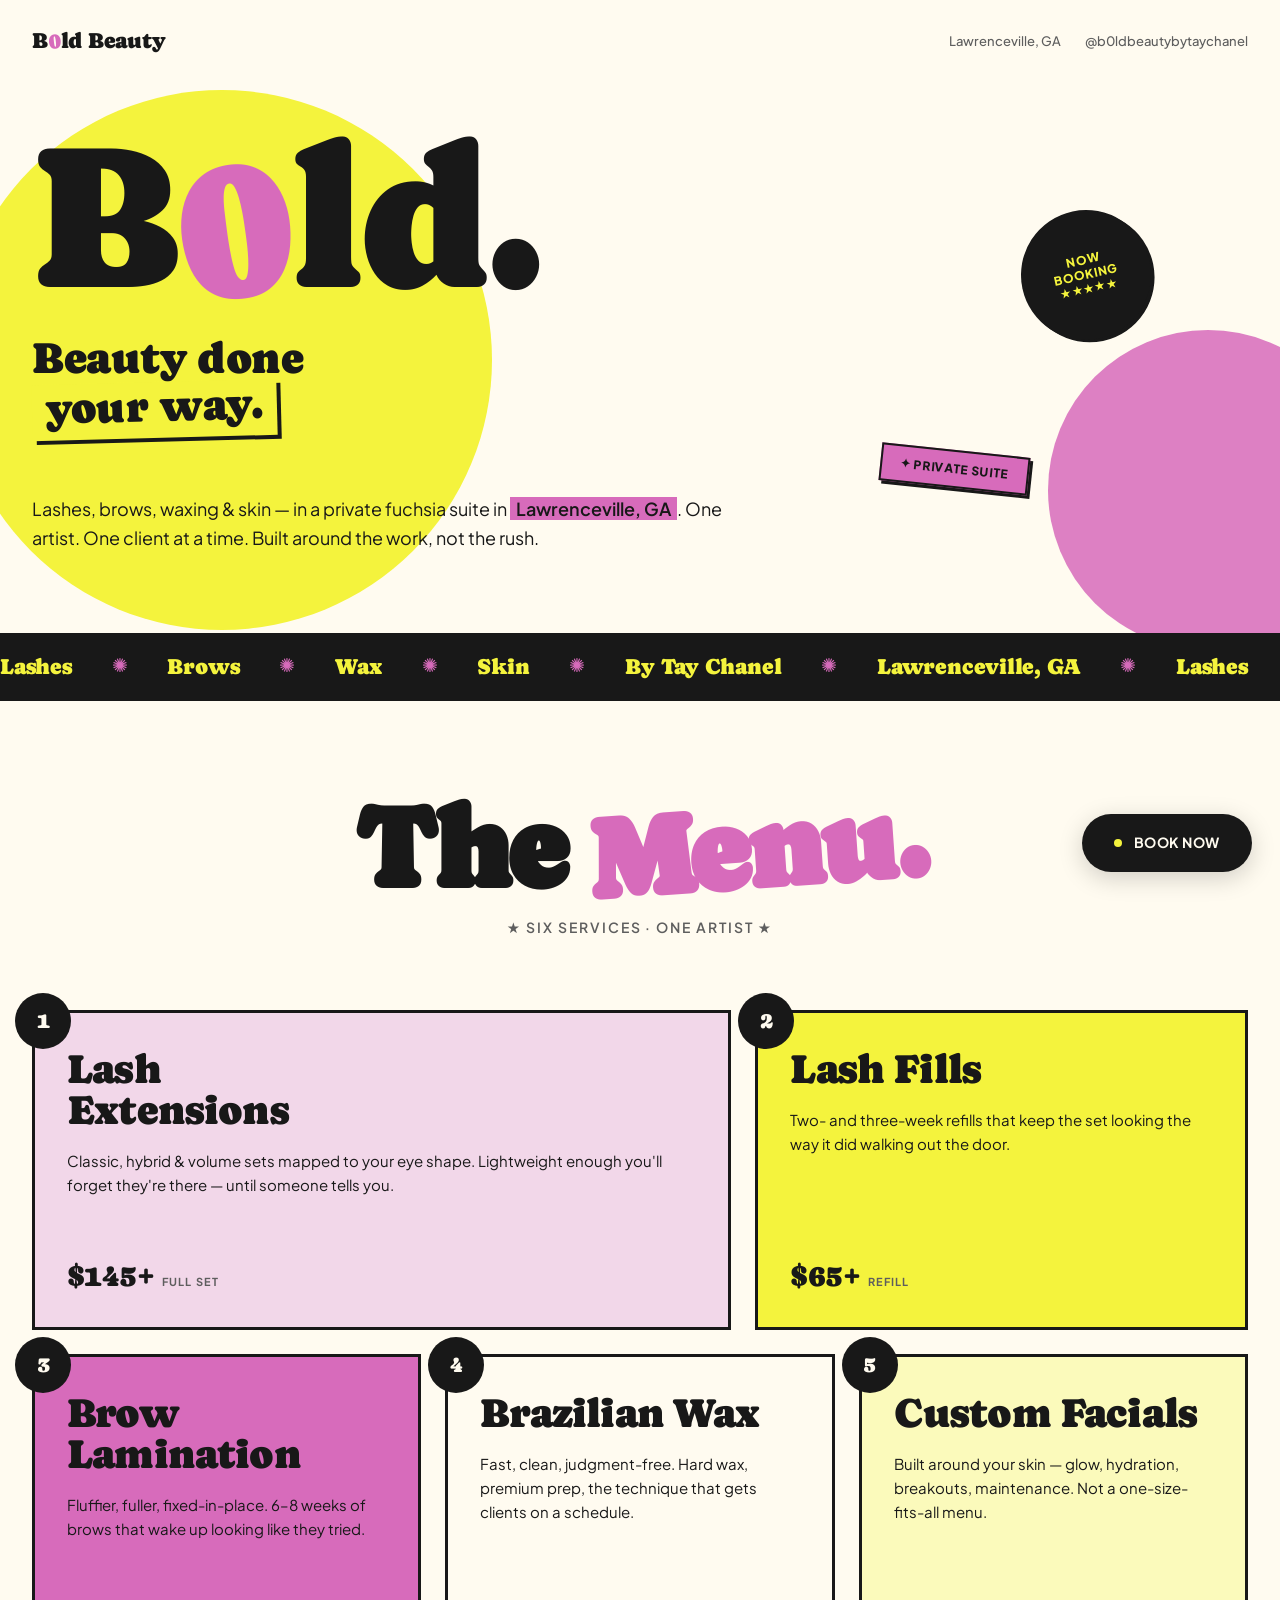
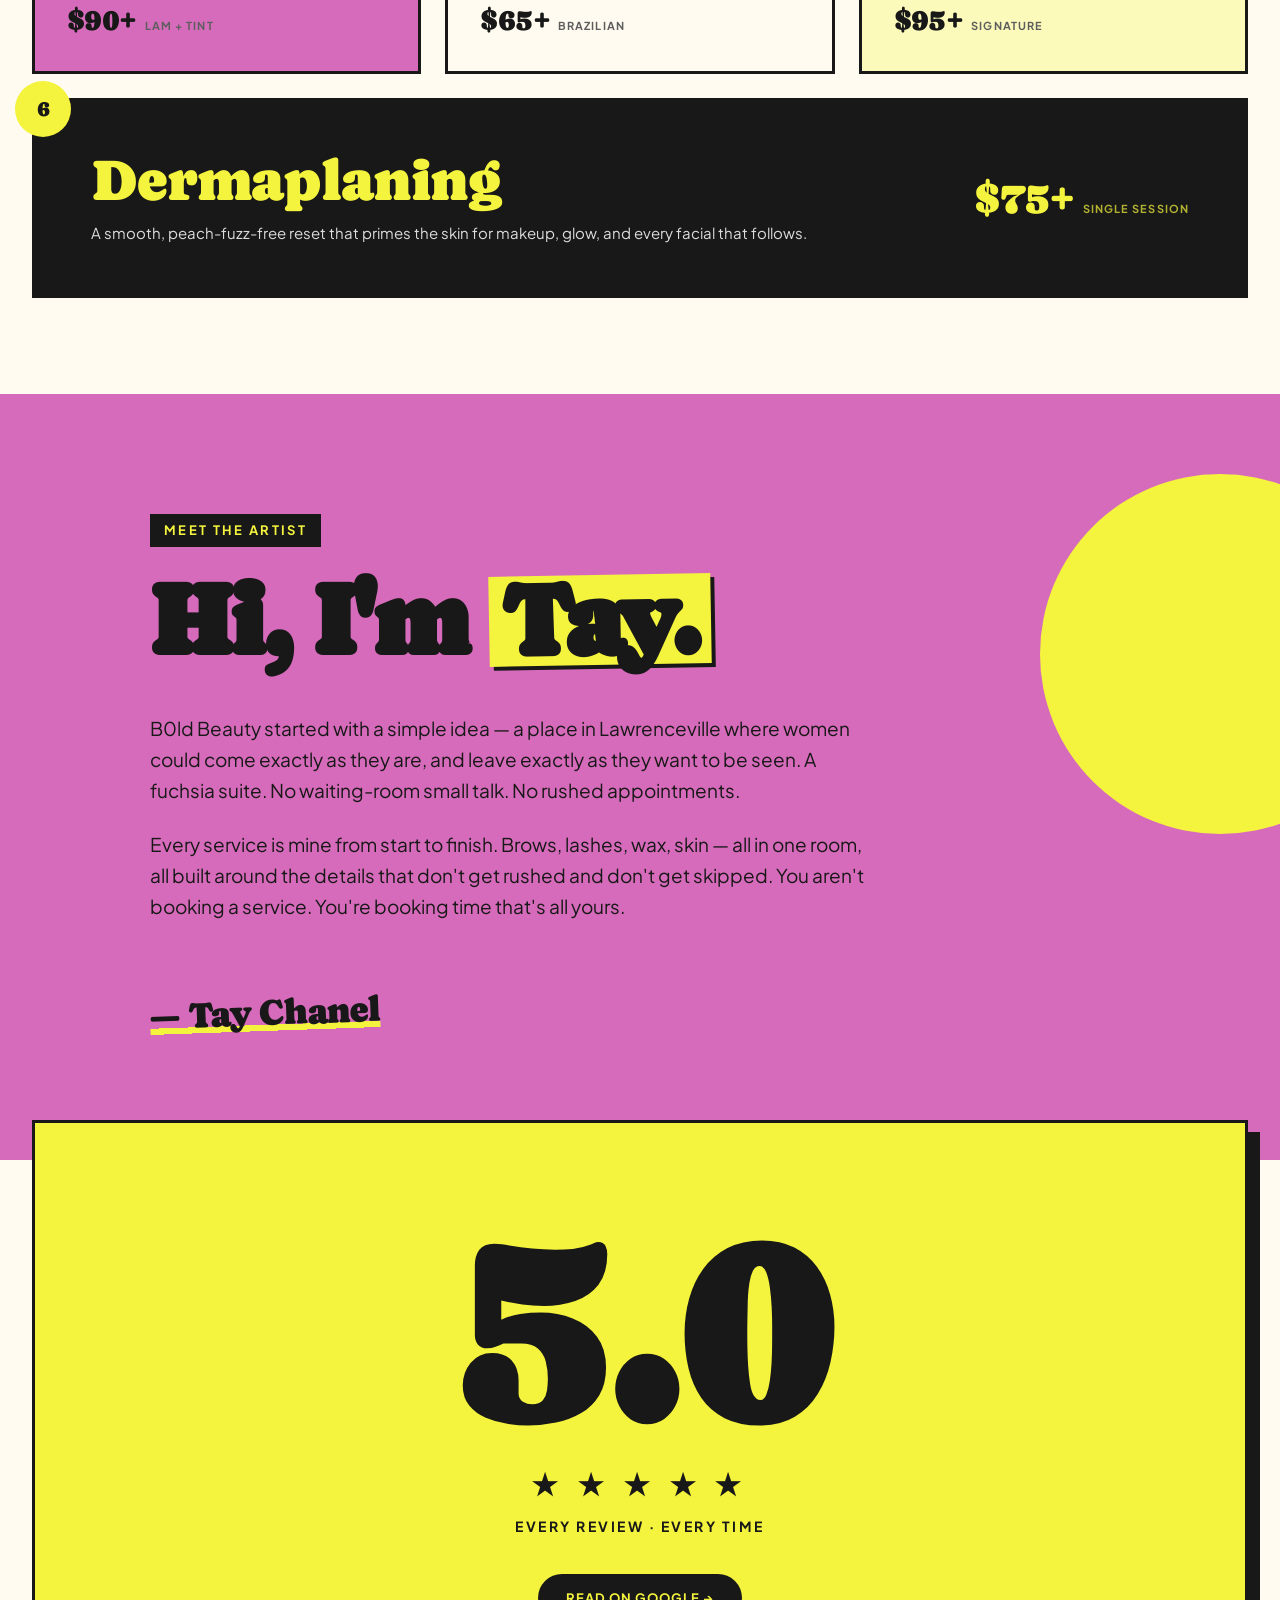
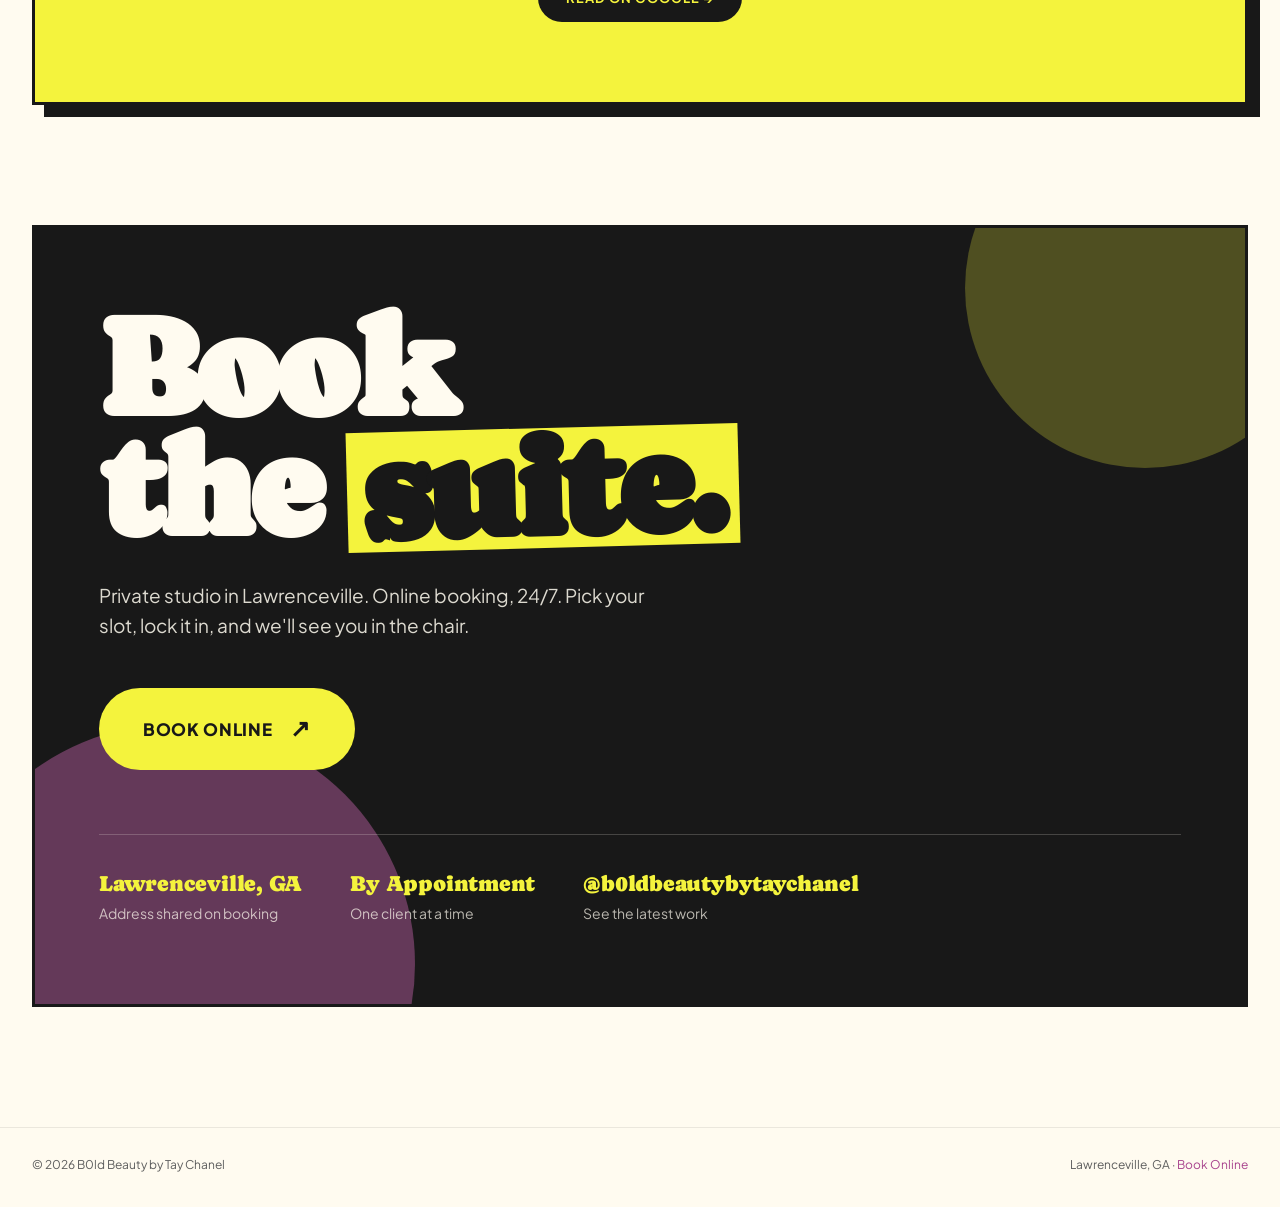
==== commit 501dc859: "Redesign B0ld Beauty mockup v3 — Y2K poster, real brand colors Switched to actual brand palette: #D7" ====
--- a/bold-beauty/index.html
+++ b/bold-beauty/index.html
@@ -5,33 +5,34 @@
   <meta name="viewport" content="width=device-width, initial-scale=1.0">
   <meta name="robots" content="noindex, nofollow">
   <title>B0ld Beauty by Tay Chanel | Lashes, Brows & Waxing in Lawrenceville, GA</title>
-  <meta name="description" content="A bold beauty suite in Lawrenceville, GA. Lash extensions, brow lamination, Brazilian waxing, facials, and dermaplaning by Tay Chanel. Book online.">
+  <meta name="description" content="A bold beauty suite in Lawrenceville, GA. Lash extensions, brow lamination, Brazilian waxing, custom facials, and dermaplaning by Tay Chanel. Book online.">
   <link rel="preconnect" href="https://fonts.googleapis.com">
   <link rel="preconnect" href="https://fonts.gstatic.com" crossorigin>
-  <link href="https://fonts.googleapis.com/css2?family=Bricolage+Grotesque:opsz,wght@12..96,300;12..96,400;12..96,500;12..96,600;12..96,700;12..96,800&family=Inter:wght@300;400;500;600;700;800&family=JetBrains+Mono:wght@400;500;600&display=swap" rel="stylesheet">
+  <link href="https://fonts.googleapis.com/css2?family=Caprasimo&family=Plus+Jakarta+Sans:wght@300;400;500;600;700;800&display=swap" rel="stylesheet">
 
   <style>
     *, *::before, *::after { box-sizing: border-box; margin: 0; padding: 0; }
 
     :root {
-      --hot:     #FF1F7A;
-      --hot-dk:  #D11461;
-      --hot-tt:  #FFE9F2;
-      --ink:     #000000;
-      --ink-mid: #2A2A2A;
-      --ink-soft:#6E6E6E;
-      --paper:   #FFFFFF;
-      --gray:    #F4F4F4;
-      --line:    #1A1A1A;
+      --pink:      #D76BBB;
+      --pink-dk:   #A8438D;
+      --pink-tt:   #F2D7E9;
+      --yellow:    #F4F33D;
+      --yellow-dk: #C6C520;
+      --yellow-tt: #FBFABB;
+      --ink:       #181818;
+      --ink-soft:  #5E5E5E;
+      --cream:     #FFFBF0;
+      --paper:     #FFFFFF;
     }
 
     html { scroll-behavior: smooth; }
 
     body {
-      font-family: 'Inter', system-ui, sans-serif;
-      background: var(--paper);
-      color: var(--ink);
-      font-size: 16px;
+      font-family: 'Plus Jakarta Sans', system-ui, sans-serif;
+      background: var(--cream);
+      color: var(--ink);
+      font-size: 17px;
       line-height: 1.55;
       font-weight: 400;
       -webkit-font-smoothing: antialiased;
@@ -39,899 +40,811 @@
     }
 
     a { color: inherit; text-decoration: none; }
-    img { max-width: 100%; display: block; }
-
-    .display { font-family: 'Bricolage Grotesque', 'Inter', sans-serif; }
-    .mono { font-family: 'JetBrains Mono', monospace; }
-
-    /* The B0ld wordmark — preserves the zero substitution as visual signature */
-    .wordmark {
-      font-family: 'Bricolage Grotesque', sans-serif;
-      font-weight: 800;
-      letter-spacing: -0.04em;
-    }
-    .wordmark .zero {
-      display: inline-block;
-      color: var(--hot);
-      font-style: italic;
-      font-weight: 800;
-    }
-
-    /* ─── MARQUEE BAR (top, no traditional nav) ─── */
-    .topbar {
-      position: sticky;
-      top: 0;
-      z-index: 100;
+
+    .display { font-family: 'Caprasimo', Georgia, serif; font-weight: 400; }
+
+    /* The B0ld wordmark — the zero is the brand signature */
+    .wm {
+      font-family: 'Caprasimo', Georgia, serif;
+      font-weight: 400;
+      letter-spacing: -0.01em;
+    }
+    .wm .zero {
+      display: inline-block;
+      color: var(--pink);
+      transform: rotate(-6deg);
+      vertical-align: -0.04em;
+    }
+
+    /* ─── FLOATING BOOK BUTTON (replaces traditional nav) ─── */
+    .float-book {
+      position: fixed;
+      bottom: 28px;
+      right: 28px;
+      z-index: 200;
       background: var(--ink);
-      color: var(--paper);
-      padding: 10px 0;
-      overflow: hidden;
-      border-bottom: 2px solid var(--hot);
-    }
-    .marquee {
-      display: flex;
-      gap: 48px;
-      animation: scroll 28s linear infinite;
-      white-space: nowrap;
-      font-family: 'JetBrains Mono', monospace;
-      font-size: 12px;
-      font-weight: 500;
+      color: var(--cream);
+      border-radius: 999px;
+      padding: 18px 32px;
+      font-family: 'Plus Jakarta Sans', sans-serif;
+      font-size: 14px;
+      font-weight: 700;
       letter-spacing: 0.04em;
       text-transform: uppercase;
-    }
-    .marquee span { display: inline-flex; align-items: center; gap: 48px; }
-    .marquee span::after {
-      content: "✦";
-      color: var(--hot);
+      display: inline-flex;
+      align-items: center;
+      gap: 12px;
+      box-shadow: 0 6px 24px rgba(0,0,0,0.18);
+      transition: transform 0.18s ease, background 0.18s ease;
+    }
+    .float-book:hover { transform: translateY(-3px); background: var(--pink); }
+    .float-book .dot {
+      display: inline-block;
+      width: 8px; height: 8px;
+      background: var(--yellow);
+      border-radius: 50%;
+      animation: pulse 1.8s infinite;
+    }
+    @keyframes pulse {
+      0%, 100% { opacity: 1; transform: scale(1); }
+      50% { opacity: 0.5; transform: scale(1.25); }
+    }
+
+    /* ─── TINY HEADER (just brand + IG, no real nav) ─── */
+    .top {
+      padding: 24px 32px;
+      display: flex;
+      justify-content: space-between;
+      align-items: center;
+      font-size: 13px;
+    }
+    .top-brand {
+      font-family: 'Caprasimo', serif;
+      font-size: 22px;
+      letter-spacing: -0.01em;
+    }
+    .top-brand .zero {
+      color: var(--pink);
+      display: inline-block;
+      transform: rotate(-6deg);
+    }
+    .top-meta {
+      display: flex;
+      gap: 24px;
+      font-weight: 500;
+      color: var(--ink-soft);
+    }
+    .top-meta a:hover { color: var(--pink); }
+
+    /* ─── HERO — single-column, layered, poster-like ─── */
+    .hero {
+      position: relative;
+      padding: 48px 32px 80px;
+      overflow: hidden;
+    }
+    .hero-inner {
+      max-width: 1280px;
+      margin: 0 auto;
+      position: relative;
+    }
+
+    /* Big yellow blob behind the headline */
+    .blob {
+      position: absolute;
+      top: -40px;
+      left: -80px;
+      width: 540px;
+      height: 540px;
+      background: var(--yellow);
+      border-radius: 50%;
+      z-index: 0;
+      filter: blur(0.5px);
+    }
+    .blob-2 {
+      position: absolute;
+      top: 200px;
+      right: -120px;
+      width: 320px;
+      height: 320px;
+      background: var(--pink);
+      border-radius: 50%;
+      z-index: 0;
+      opacity: 0.85;
+    }
+
+    .hero h1 {
+      position: relative;
+      z-index: 2;
+      font-family: 'Caprasimo', serif;
+      font-weight: 400;
+      font-size: clamp(80px, 16vw, 280px);
+      line-height: 0.85;
+      letter-spacing: -0.03em;
+      color: var(--ink);
+      margin-bottom: 32px;
+    }
+    .hero h1 .zero {
+      color: var(--pink);
+      display: inline-block;
+      transform: rotate(-8deg) translateY(0.04em);
+    }
+
+    .hero-sub {
+      position: relative;
+      z-index: 2;
+      font-family: 'Caprasimo', serif;
+      font-weight: 400;
+      font-size: clamp(28px, 3.4vw, 52px);
+      line-height: 1.05;
+      letter-spacing: -0.01em;
+      color: var(--ink);
+      max-width: 14ch;
+      margin-bottom: 56px;
+    }
+    .hero-sub .accent {
+      background: var(--yellow);
+      padding: 2px 14px 8px;
+      display: inline-block;
+      transform: rotate(-1.5deg);
+      box-shadow: 4px 4px 0 var(--ink);
+    }
+
+    /* Sticker badges */
+    .sticker {
+      position: absolute;
+      display: inline-flex;
+      align-items: center;
+      justify-content: center;
+      text-align: center;
+      font-family: 'Plus Jakarta Sans', sans-serif;
+      font-size: 12px;
+      font-weight: 800;
+      letter-spacing: 0.06em;
+      text-transform: uppercase;
+      line-height: 1.2;
+      z-index: 3;
+      box-shadow: 3px 3px 0 var(--ink);
+    }
+    .sticker-1 {
+      top: 80px;
+      right: 8%;
+      width: 130px;
+      height: 130px;
+      border-radius: 50%;
+      background: var(--ink);
+      color: var(--yellow);
+      transform: rotate(-12deg);
+      padding: 14px;
+    }
+    .sticker-2 {
+      top: 320px;
+      right: 18%;
+      background: var(--pink);
+      color: var(--ink);
+      padding: 10px 18px;
+      transform: rotate(6deg);
+      border: 2px solid var(--ink);
+    }
+
+    .hero-bottom {
+      position: relative;
+      z-index: 2;
+      max-width: 720px;
+      font-family: 'Plus Jakarta Sans', sans-serif;
+      font-size: 18px;
+      line-height: 1.65;
+      color: var(--ink);
+    }
+    .hero-bottom strong {
+      background: var(--pink);
+      padding: 0 6px;
+      color: var(--ink);
+      font-weight: 600;
+    }
+
+    /* ─── SCROLLING TICKER (between sections) ─── */
+    .ticker {
+      background: var(--ink);
+      color: var(--yellow);
+      padding: 14px 0;
+      overflow: hidden;
+      border-top: 3px solid var(--ink);
+      border-bottom: 3px solid var(--ink);
+    }
+    .ticker-track {
+      display: flex;
+      gap: 40px;
+      animation: scroll 30s linear infinite;
+      white-space: nowrap;
+      font-family: 'Caprasimo', serif;
+      font-size: 22px;
+      letter-spacing: -0.01em;
+    }
+    .ticker-track span { display: inline-flex; align-items: center; gap: 40px; }
+    .ticker-track span::after {
+      content: "✺";
+      color: var(--pink);
+      font-size: 0.85em;
     }
     @keyframes scroll {
       from { transform: translateX(0); }
       to { transform: translateX(-50%); }
     }
 
-    /* ─── NAV ─── */
-    nav {
-      position: sticky;
-      top: 33px;
-      z-index: 99;
+    /* ─── MENU — poster panels, not a list ─── */
+    .menu {
+      padding: 96px 32px;
+      background: var(--cream);
+    }
+    .menu-inner { max-width: 1280px; margin: 0 auto; }
+
+    .menu-title {
+      text-align: center;
+      margin-bottom: 72px;
+    }
+    .menu-title h2 {
+      font-family: 'Caprasimo', serif;
+      font-size: clamp(56px, 9vw, 144px);
+      line-height: 0.9;
+      letter-spacing: -0.03em;
+      color: var(--ink);
+    }
+    .menu-title h2 .squiggle {
+      display: inline-block;
+      color: var(--pink);
+      transform: rotate(-4deg);
+    }
+    .menu-title .note {
+      margin-top: 16px;
+      font-family: 'Plus Jakarta Sans', sans-serif;
+      font-size: 14px;
+      font-weight: 600;
+      letter-spacing: 0.14em;
+      text-transform: uppercase;
+      color: var(--ink-soft);
+    }
+
+    .menu-grid {
+      display: grid;
+      grid-template-columns: repeat(12, 1fr);
+      gap: 24px;
+    }
+
+    .panel {
+      border: 3px solid var(--ink);
+      padding: 36px 32px;
+      position: relative;
+      display: flex;
+      flex-direction: column;
+      justify-content: space-between;
+      min-height: 320px;
+      transition: transform 0.2s ease;
+    }
+    .panel:hover { transform: translate(-3px, -3px); box-shadow: 8px 8px 0 var(--ink); }
+
+    .panel-num {
+      position: absolute;
+      top: -20px;
+      left: -20px;
+      width: 56px;
+      height: 56px;
+      background: var(--ink);
+      color: var(--cream);
+      border-radius: 50%;
       display: flex;
       align-items: center;
-      justify-content: space-between;
-      padding: 18px 40px;
-      background: var(--paper);
-      border-bottom: 1px solid var(--ink);
-    }
-    .nav-logo {
-      font-family: 'Bricolage Grotesque', sans-serif;
+      justify-content: center;
+      font-family: 'Caprasimo', serif;
+      font-size: 22px;
+    }
+
+    .panel-name {
+      font-family: 'Caprasimo', serif;
+      font-size: clamp(28px, 3.2vw, 44px);
+      line-height: 1;
+      letter-spacing: -0.02em;
+      margin-bottom: 18px;
+    }
+    .panel-desc {
+      font-family: 'Plus Jakarta Sans', sans-serif;
+      font-size: 15px;
+      line-height: 1.6;
+      color: var(--ink);
+      margin-bottom: 24px;
+      flex: 1;
+    }
+    .panel-price {
+      font-family: 'Caprasimo', serif;
+      font-size: 30px;
+      line-height: 1;
+      letter-spacing: -0.02em;
+      display: inline-flex;
+      align-items: baseline;
+      gap: 8px;
+    }
+    .panel-price small {
+      font-family: 'Plus Jakarta Sans', sans-serif;
+      font-size: 11px;
+      font-weight: 700;
+      letter-spacing: 0.1em;
+      text-transform: uppercase;
+      color: var(--ink-soft);
+    }
+
+    /* Asymmetric grid placement */
+    .p1 { grid-column: 1 / span 7; background: var(--pink-tt); }
+    .p2 { grid-column: 8 / span 5; background: var(--yellow); }
+    .p3 { grid-column: 1 / span 4; background: var(--pink); color: var(--ink); }
+    .p4 { grid-column: 5 / span 4; background: var(--cream); }
+    .p5 { grid-column: 9 / span 4; background: var(--yellow-tt); }
+    .p6 { grid-column: 1 / span 12; background: var(--ink); color: var(--yellow); }
+    .p6 .panel-num { background: var(--yellow); color: var(--ink); }
+    .p6 .panel-desc { color: rgba(255,255,255,0.85); }
+    .p6 .panel-price small { color: var(--yellow); opacity: 0.7; }
+    .p6 { flex-direction: row; align-items: center; gap: 48px; min-height: 200px; padding: 48px 56px; }
+    .p6 .panel-name { font-size: clamp(36px, 4.5vw, 64px); margin-bottom: 12px; }
+    .p6 .panel-desc { margin-bottom: 0; flex: 2; }
+    .p6 .panel-price { flex-shrink: 0; font-size: 44px; }
+
+    /* ─── STORY — magazine spread, single column ─── */
+    .story {
+      padding: 120px 32px;
+      background: var(--pink);
+      color: var(--ink);
+      position: relative;
+      overflow: hidden;
+    }
+    .story-yellow-dot {
+      position: absolute;
+      top: 80px;
+      right: -120px;
+      width: 360px;
+      height: 360px;
+      background: var(--yellow);
+      border-radius: 50%;
+      z-index: 0;
+    }
+    .story-inner {
+      max-width: 980px;
+      margin: 0 auto;
+      position: relative;
+      z-index: 1;
+    }
+    .story-eyebrow {
+      font-family: 'Plus Jakarta Sans', sans-serif;
+      font-size: 13px;
+      font-weight: 700;
+      letter-spacing: 0.18em;
+      text-transform: uppercase;
+      margin-bottom: 28px;
+      display: inline-block;
+      background: var(--ink);
+      color: var(--yellow);
+      padding: 6px 14px;
+    }
+    .story h2 {
+      font-family: 'Caprasimo', serif;
+      font-size: clamp(56px, 8vw, 132px);
+      line-height: 0.88;
+      letter-spacing: -0.03em;
+      margin-bottom: 48px;
+    }
+    .story h2 em {
+      font-style: normal;
+      background: var(--yellow);
+      padding: 0 12px;
+      box-shadow: 4px 4px 0 var(--ink);
+      display: inline-block;
+      transform: rotate(-1deg);
+    }
+    .story p {
+      font-family: 'Plus Jakarta Sans', sans-serif;
+      font-size: 19px;
+      line-height: 1.65;
+      max-width: 720px;
+      margin-bottom: 22px;
+      font-weight: 400;
+    }
+    .story-sig {
+      margin-top: 40px;
+      font-family: 'Caprasimo', serif;
+      font-size: 36px;
+      letter-spacing: -0.02em;
+      display: inline-block;
+      transform: rotate(-2deg);
+    }
+    .story-sig .underline {
+      background: linear-gradient(transparent 80%, var(--yellow) 80%, var(--yellow) 95%, transparent 95%);
+    }
+
+    /* ─── 5-STAR POSTER (big yellow callout, no fake testimonials) ─── */
+    .stars {
+      padding: 0 32px;
+      background: var(--cream);
+    }
+    .stars-inner {
+      max-width: 1280px;
+      margin: 0 auto;
+      background: var(--yellow);
+      border: 3px solid var(--ink);
+      padding: 80px 56px;
+      text-align: center;
+      position: relative;
+      transform: translateY(-40px);
+      box-shadow: 12px 12px 0 var(--ink);
+    }
+    .stars-number {
+      font-family: 'Caprasimo', serif;
+      font-size: clamp(120px, 22vw, 320px);
+      line-height: 0.85;
+      letter-spacing: -0.05em;
+      color: var(--ink);
+    }
+    .stars-row {
+      font-size: 32px;
+      letter-spacing: 0.2em;
+      color: var(--ink);
+      margin: 16px 0 8px;
+    }
+    .stars-label {
+      font-family: 'Plus Jakarta Sans', sans-serif;
+      font-size: 14px;
+      font-weight: 700;
+      letter-spacing: 0.18em;
+      text-transform: uppercase;
+      color: var(--ink);
+      margin-bottom: 36px;
+    }
+    .stars-link {
+      display: inline-block;
+      font-family: 'Plus Jakarta Sans', sans-serif;
+      font-size: 13px;
+      font-weight: 700;
+      letter-spacing: 0.08em;
+      text-transform: uppercase;
+      background: var(--ink);
+      color: var(--yellow);
+      padding: 14px 28px;
+      border-radius: 999px;
+      transition: background 0.18s;
+    }
+    .stars-link:hover { background: var(--pink); color: var(--ink); }
+
+    /* ─── BOOK PANEL — full-bleed pink poster ─── */
+    .book {
+      padding: 80px 32px 120px;
+      background: var(--cream);
+    }
+    .book-inner {
+      max-width: 1280px;
+      margin: 0 auto;
+      background: var(--ink);
+      color: var(--cream);
+      padding: 80px 64px;
+      border: 3px solid var(--ink);
+      position: relative;
+      overflow: hidden;
+    }
+    .book-pink-blob {
+      position: absolute;
+      bottom: -200px;
+      left: -100px;
+      width: 480px;
+      height: 480px;
+      background: var(--pink);
+      border-radius: 50%;
+      opacity: 0.4;
+      z-index: 0;
+    }
+    .book-yellow-blob {
+      position: absolute;
+      top: -120px;
+      right: -80px;
+      width: 360px;
+      height: 360px;
+      background: var(--yellow);
+      border-radius: 50%;
+      opacity: 0.25;
+      z-index: 0;
+    }
+    .book-content {
+      position: relative;
+      z-index: 1;
+    }
+    .book h2 {
+      font-family: 'Caprasimo', serif;
+      font-size: clamp(64px, 11vw, 180px);
+      line-height: 0.85;
+      letter-spacing: -0.04em;
+      margin-bottom: 32px;
+    }
+    .book h2 .pink { color: var(--pink); }
+    .book h2 .yellow {
+      background: var(--yellow);
+      color: var(--ink);
+      padding: 0 16px;
+      display: inline-block;
+      transform: rotate(-1.5deg);
+    }
+    .book-tag {
+      font-family: 'Plus Jakarta Sans', sans-serif;
+      font-size: 19px;
+      line-height: 1.6;
+      max-width: 580px;
+      margin-bottom: 48px;
+      color: rgba(255, 251, 240, 0.85);
+    }
+    .book-btn {
+      display: inline-flex;
+      align-items: center;
+      gap: 18px;
+      background: var(--yellow);
+      color: var(--ink);
+      padding: 22px 44px;
+      font-family: 'Plus Jakarta Sans', sans-serif;
+      font-size: 17px;
       font-weight: 800;
-      font-size: 24px;
-      letter-spacing: -0.04em;
-      color: var(--ink);
-    }
-    .nav-logo .zero {
-      color: var(--hot);
-      font-style: italic;
-    }
-    .nav-right {
-      display: flex;
-      align-items: center;
-      gap: 28px;
-    }
-    .nav-right a {
-      font-size: 13px;
-      font-weight: 500;
-      color: var(--ink);
-    }
-    .nav-cta {
-      background: var(--hot);
-      color: var(--ink) !important;
-      padding: 11px 22px;
-      font-weight: 700;
-      font-family: 'JetBrains Mono', monospace;
-      font-size: 12px;
       letter-spacing: 0.04em;
       text-transform: uppercase;
-      border: 2px solid var(--ink);
-      box-shadow: 4px 4px 0 var(--ink);
-      transition: transform 0.12s ease, box-shadow 0.12s ease;
-    }
-    .nav-cta:hover {
-      transform: translate(2px, 2px);
-      box-shadow: 2px 2px 0 var(--ink);
-    }
-
-    /* ─── HERO (asymmetric, type-driven, no symmetric grid) ─── */
-    .hero {
-      padding: 80px 40px 0;
-      position: relative;
-    }
-    .hero-inner { max-width: 1320px; margin: 0 auto; }
-    .hero-meta {
+      border-radius: 999px;
+      transition: transform 0.18s, background 0.18s;
+    }
+    .book-btn:hover {
+      background: var(--pink);
+      transform: translateX(6px);
+    }
+    .book-btn .arrow {
+      font-family: 'Caprasimo', serif;
+      font-size: 24px;
+    }
+
+    .book-meta {
       display: flex;
-      justify-content: space-between;
-      align-items: baseline;
+      gap: 48px;
       flex-wrap: wrap;
-      gap: 16px;
-      font-family: 'JetBrains Mono', monospace;
-      font-size: 11px;
-      font-weight: 500;
-      letter-spacing: 0.06em;
-      text-transform: uppercase;
-      color: var(--ink-soft);
-      padding-bottom: 32px;
-      border-bottom: 1px solid var(--ink);
-      margin-bottom: 56px;
-    }
-    .hero-meta .left, .hero-meta .right { display: flex; gap: 24px; flex-wrap: wrap; }
-
-    .hero-headline {
-      font-family: 'Bricolage Grotesque', sans-serif;
-      font-weight: 800;
-      font-size: clamp(64px, 11vw, 196px);
-      line-height: 0.88;
-      letter-spacing: -0.05em;
-      color: var(--ink);
-      margin-bottom: 48px;
-    }
-    .hero-headline .zero {
-      color: var(--hot);
-      font-style: italic;
-      display: inline-block;
-    }
-    .hero-headline .small {
-      display: block;
-      font-family: 'Bricolage Grotesque', sans-serif;
-      font-weight: 400;
-      font-size: 0.18em;
-      letter-spacing: -0.02em;
-      color: var(--ink);
-      margin-top: 0.3em;
-      line-height: 1.2;
-      max-width: 16ch;
-    }
-
-    .hero-bottom {
-      display: grid;
-      grid-template-columns: 1.6fr 1fr;
-      gap: 64px;
-      align-items: end;
-      padding-bottom: 80px;
-    }
-    .hero-tag {
-      font-family: 'Inter', sans-serif;
-      font-size: 19px;
-      font-weight: 400;
-      line-height: 1.5;
-      color: var(--ink-mid);
-      max-width: 580px;
-    }
-    .hero-cta-stack {
-      display: flex;
-      flex-direction: column;
-      gap: 14px;
-      align-items: flex-start;
-    }
-
-    .btn-block {
-      display: inline-flex;
-      align-items: center;
-      justify-content: space-between;
-      gap: 32px;
-      padding: 18px 24px;
-      font-family: 'JetBrains Mono', monospace;
-      font-size: 13px;
-      font-weight: 600;
-      letter-spacing: 0.04em;
-      text-transform: uppercase;
-      border: 2px solid var(--ink);
-      transition: all 0.15s;
-      min-width: 280px;
-    }
-    .btn-block.primary {
-      background: var(--hot);
-      color: var(--ink);
-      box-shadow: 6px 6px 0 var(--ink);
-    }
-    .btn-block.primary:hover {
-      transform: translate(3px, 3px);
-      box-shadow: 3px 3px 0 var(--ink);
-    }
-    .btn-block.ghost {
-      background: var(--paper);
-      color: var(--ink);
-    }
-    .btn-block.ghost:hover {
-      background: var(--ink);
-      color: var(--paper);
-    }
-    .btn-block .arrow {
-      transition: transform 0.15s;
-    }
-    .btn-block:hover .arrow { transform: translateX(4px); }
-
-    /* ─── PINK BAND with the brand promise ─── */
-    .band {
-      background: var(--hot);
-      color: var(--ink);
-      padding: 56px 40px;
-      border-top: 2px solid var(--ink);
-      border-bottom: 2px solid var(--ink);
-      overflow: hidden;
-    }
-    .band-inner {
-      max-width: 1320px;
-      margin: 0 auto;
-      display: flex;
-      align-items: center;
-      gap: 56px;
-      flex-wrap: wrap;
-    }
-    .band-label {
-      font-family: 'JetBrains Mono', monospace;
-      font-size: 12px;
-      font-weight: 600;
-      letter-spacing: 0.12em;
-      text-transform: uppercase;
-      writing-mode: vertical-rl;
-      transform: rotate(180deg);
-      align-self: stretch;
-      border-right: 1px solid var(--ink);
-      padding-right: 24px;
-    }
-    .band-text {
-      font-family: 'Bricolage Grotesque', sans-serif;
-      font-weight: 500;
-      font-size: clamp(28px, 3.4vw, 48px);
-      line-height: 1.1;
-      letter-spacing: -0.02em;
-      max-width: 900px;
-      flex: 1;
-    }
-    .band-text em {
-      font-style: italic;
-      font-weight: 700;
-    }
-
-    /* ─── MENU SECTION (editorial list, not card grid) ─── */
-    .menu {
-      padding: 120px 40px;
-    }
-    .menu-inner { max-width: 1320px; margin: 0 auto; }
-    .menu-head {
-      display: grid;
-      grid-template-columns: 1fr 1fr;
-      gap: 80px;
-      align-items: end;
-      margin-bottom: 72px;
-      padding-bottom: 40px;
-      border-bottom: 2px solid var(--ink);
-    }
-    .menu-head h2 {
-      font-family: 'Bricolage Grotesque', sans-serif;
-      font-weight: 700;
-      font-size: clamp(48px, 6vw, 88px);
-      line-height: 0.95;
-      letter-spacing: -0.04em;
-    }
-    .menu-head h2 .zero { color: var(--hot); font-style: italic; }
-    .menu-head .intro {
-      font-size: 16px;
-      line-height: 1.6;
-      color: var(--ink-mid);
-      max-width: 440px;
-      justify-self: end;
-    }
-
-    .menu-list { list-style: none; }
-    .menu-item {
-      display: grid;
-      grid-template-columns: 60px 1fr 200px 140px;
-      gap: 40px;
-      align-items: center;
-      padding: 28px 0;
-      border-bottom: 1px solid var(--ink);
-      transition: padding 0.2s ease;
-    }
-    .menu-item:hover { padding-left: 16px; background: var(--hot-tt); }
-    .menu-item .num {
-      font-family: 'JetBrains Mono', monospace;
-      font-size: 13px;
-      font-weight: 500;
-      color: var(--ink-soft);
-    }
-    .menu-item .name {
-      font-family: 'Bricolage Grotesque', sans-serif;
-      font-weight: 700;
-      font-size: clamp(24px, 2.4vw, 34px);
-      letter-spacing: -0.02em;
-      line-height: 1.1;
-    }
-    .menu-item .desc {
-      font-size: 14px;
-      line-height: 1.55;
-      color: var(--ink-mid);
-    }
-    .menu-item .price {
-      font-family: 'JetBrains Mono', monospace;
-      font-size: 15px;
-      font-weight: 600;
-      text-align: right;
-      color: var(--ink);
-    }
-    .menu-item .price small {
-      display: block;
-      font-size: 10px;
-      font-weight: 500;
-      color: var(--ink-soft);
-      margin-top: 4px;
-      letter-spacing: 0.04em;
-      text-transform: uppercase;
-    }
-
-    .menu-foot {
-      margin-top: 56px;
-      display: flex;
-      justify-content: space-between;
-      align-items: center;
-      gap: 32px;
-      flex-wrap: wrap;
-    }
-    .menu-foot p {
-      font-size: 13px;
-      color: var(--ink-soft);
-      max-width: 440px;
-    }
-
-    /* ─── ABOUT (magazine-column layout, asymmetric) ─── */
-    .about {
-      background: var(--ink);
-      color: var(--paper);
-      padding: 120px 40px;
-    }
-    .about-inner { max-width: 1320px; margin: 0 auto; }
-    .about-top {
-      font-family: 'JetBrains Mono', monospace;
-      font-size: 11px;
-      font-weight: 500;
-      letter-spacing: 0.18em;
-      text-transform: uppercase;
-      color: var(--hot);
-      margin-bottom: 32px;
-    }
-    .about-name {
-      font-family: 'Bricolage Grotesque', sans-serif;
-      font-weight: 800;
-      font-size: clamp(80px, 13vw, 220px);
-      line-height: 0.85;
-      letter-spacing: -0.05em;
-      margin-bottom: 64px;
-    }
-    .about-name em {
-      font-style: italic;
-      color: var(--hot);
-      font-weight: 500;
-    }
-    .about-cols {
-      display: grid;
-      grid-template-columns: 1fr 1fr;
-      gap: 64px;
-    }
-    .about-col p {
-      font-size: 18px;
-      line-height: 1.65;
-      color: rgba(255, 255, 255, 0.85);
-      margin-bottom: 20px;
-    }
-    .about-col p:first-child::first-letter {
-      font-family: 'Bricolage Grotesque', sans-serif;
-      font-weight: 800;
-      font-size: 88px;
-      line-height: 0.85;
-      float: left;
-      margin: 6px 12px 0 0;
-      color: var(--hot);
-    }
-    .about-col p:last-child { margin-bottom: 0; }
-    .about-foot {
       margin-top: 64px;
       padding-top: 32px;
-      border-top: 1px solid rgba(255, 255, 255, 0.2);
+      border-top: 1px solid rgba(255, 251, 240, 0.2);
+      font-family: 'Plus Jakarta Sans', sans-serif;
+      font-size: 14px;
+      color: rgba(255, 251, 240, 0.7);
+    }
+    .book-meta span strong {
+      display: block;
+      font-family: 'Caprasimo', serif;
+      font-size: 22px;
+      letter-spacing: -0.01em;
+      color: var(--yellow);
+      margin-bottom: 2px;
+      font-weight: 400;
+    }
+
+    /* ─── FOOTER — tiny, not a wordmark moment ─── */
+    footer {
+      background: var(--cream);
+      padding: 28px 32px 32px;
+      font-size: 12px;
+      color: var(--ink-soft);
       display: flex;
       justify-content: space-between;
       align-items: center;
       flex-wrap: wrap;
-      gap: 24px;
-    }
-    .about-foot .sig {
-      font-family: 'Bricolage Grotesque', sans-serif;
-      font-style: italic;
-      font-weight: 500;
-      font-size: 32px;
-      letter-spacing: -0.02em;
-      color: var(--paper);
-    }
-    .about-foot .meta {
-      font-family: 'JetBrains Mono', monospace;
-      font-size: 11px;
-      letter-spacing: 0.14em;
-      text-transform: uppercase;
-      color: rgba(255, 255, 255, 0.5);
-    }
-
-    /* ─── PROOF (pink panel, no testimonial fabrication) ─── */
-    .proof {
-      padding: 100px 40px;
-      background: var(--paper);
-    }
-    .proof-inner {
-      max-width: 1320px;
-      margin: 0 auto;
-      display: grid;
-      grid-template-columns: 1.4fr 1fr;
-      gap: 64px;
-      align-items: stretch;
-    }
-    .proof-big {
-      background: var(--hot);
-      border: 2px solid var(--ink);
-      padding: 56px 48px;
-      position: relative;
-    }
-    .proof-rating {
-      font-family: 'Bricolage Grotesque', sans-serif;
-      font-weight: 800;
-      font-size: clamp(96px, 14vw, 200px);
-      line-height: 0.9;
-      letter-spacing: -0.06em;
-      color: var(--ink);
-    }
-    .proof-rating .star {
-      font-family: 'Inter', sans-serif;
-      font-size: 0.5em;
-      vertical-align: super;
-    }
-    .proof-detail {
-      font-family: 'JetBrains Mono', monospace;
-      font-size: 12px;
-      font-weight: 500;
-      letter-spacing: 0.1em;
-      text-transform: uppercase;
-      color: var(--ink);
-      margin-top: 16px;
-      max-width: 360px;
-      line-height: 1.6;
-    }
-    .proof-link-block {
-      display: inline-flex;
-      align-items: center;
-      gap: 12px;
-      margin-top: 36px;
-      padding: 14px 22px;
-      background: var(--ink);
-      color: var(--paper);
-      font-family: 'JetBrains Mono', monospace;
-      font-size: 12px;
-      font-weight: 600;
-      letter-spacing: 0.04em;
-      text-transform: uppercase;
-      transition: background 0.15s;
-    }
-    .proof-link-block:hover { background: var(--paper); color: var(--ink); border: 2px solid var(--ink); padding: 12px 20px; }
-
-    .proof-side {
-      display: flex;
-      flex-direction: column;
-      justify-content: space-between;
-      gap: 24px;
-    }
-    .proof-fact {
-      border: 2px solid var(--ink);
-      padding: 28px 32px;
-      flex: 1;
-      display: flex;
-      flex-direction: column;
-      justify-content: space-between;
-    }
-    .proof-fact-num {
-      font-family: 'Bricolage Grotesque', sans-serif;
-      font-weight: 800;
-      font-size: clamp(48px, 5vw, 64px);
-      letter-spacing: -0.04em;
-      line-height: 1;
-    }
-    .proof-fact-num em { color: var(--hot); font-style: italic; }
-    .proof-fact-label {
-      font-family: 'JetBrains Mono', monospace;
-      font-size: 11px;
-      font-weight: 500;
-      letter-spacing: 0.14em;
-      text-transform: uppercase;
-      color: var(--ink-soft);
-      margin-top: 16px;
-    }
-
-    /* ─── BOOK PANEL (replaces dark "Visit" block — sits as a single wide statement) ─── */
-    .book {
-      padding: 120px 40px;
-      background: var(--gray);
-      border-top: 2px solid var(--ink);
-      border-bottom: 2px solid var(--ink);
-    }
-    .book-inner {
-      max-width: 1320px;
-      margin: 0 auto;
-      display: grid;
-      grid-template-columns: 1fr 1fr;
-      gap: 80px;
-    }
-    .book-head h2 {
-      font-family: 'Bricolage Grotesque', sans-serif;
-      font-weight: 800;
-      font-size: clamp(56px, 7.5vw, 120px);
-      line-height: 0.9;
-      letter-spacing: -0.05em;
-      margin-bottom: 32px;
-    }
-    .book-head h2 em {
-      font-style: italic;
-      color: var(--hot);
-      font-weight: 500;
-    }
-    .book-head p {
-      font-size: 17px;
-      line-height: 1.6;
-      color: var(--ink-mid);
-      max-width: 460px;
-      margin-bottom: 36px;
-    }
-
-    .book-info {
-      display: flex;
-      flex-direction: column;
-      gap: 0;
-      border-top: 2px solid var(--ink);
-    }
-    .book-row {
-      display: grid;
-      grid-template-columns: 120px 1fr;
-      gap: 24px;
-      align-items: baseline;
-      padding: 22px 0;
-      border-bottom: 1px solid var(--ink);
-    }
-    .book-row .key {
-      font-family: 'JetBrains Mono', monospace;
-      font-size: 11px;
-      font-weight: 600;
-      letter-spacing: 0.12em;
-      text-transform: uppercase;
-      color: var(--ink-soft);
-    }
-    .book-row .val {
-      font-family: 'Bricolage Grotesque', sans-serif;
-      font-weight: 500;
-      font-size: 20px;
-      letter-spacing: -0.01em;
-      color: var(--ink);
-    }
-    .book-row .val a { border-bottom: 2px solid var(--hot); }
-
-    /* ─── FOOTER ─── */
-    footer {
-      background: var(--ink);
-      color: var(--paper);
-      padding: 80px 40px 40px;
-    }
-    .foot-inner { max-width: 1320px; margin: 0 auto; }
-    .foot-big {
-      font-family: 'Bricolage Grotesque', sans-serif;
-      font-weight: 800;
-      font-size: clamp(64px, 12vw, 200px);
-      line-height: 0.85;
-      letter-spacing: -0.05em;
-      margin-bottom: 56px;
-    }
-    .foot-big .zero { color: var(--hot); font-style: italic; }
-    .foot-bottom {
-      display: flex;
-      justify-content: space-between;
-      align-items: baseline;
-      flex-wrap: wrap;
-      gap: 24px;
-      padding-top: 32px;
-      border-top: 1px solid rgba(255, 255, 255, 0.2);
-      font-family: 'JetBrains Mono', monospace;
-      font-size: 11px;
-      font-weight: 500;
-      letter-spacing: 0.1em;
-      text-transform: uppercase;
-      color: rgba(255, 255, 255, 0.6);
-    }
-    .foot-bottom a:hover { color: var(--hot); }
+      gap: 16px;
+      border-top: 1px solid rgba(0,0,0,0.08);
+    }
 
     /* ─── RESPONSIVE ─── */
     @media (max-width: 960px) {
-      nav { padding: 14px 20px; }
-      .nav-right a:not(.nav-cta) { display: none; }
-      .hero { padding: 48px 20px 0; }
-      .hero-bottom { grid-template-columns: 1fr; gap: 40px; }
-      .band { padding: 40px 20px; }
-      .band-label { writing-mode: horizontal-tb; transform: none; border-right: none; border-bottom: 1px solid var(--ink); padding: 0 0 12px 0; align-self: auto; }
-      .menu { padding: 80px 20px; }
-      .menu-head { grid-template-columns: 1fr; gap: 24px; margin-bottom: 48px; }
-      .menu-head .intro { justify-self: start; }
-      .menu-item {
-        grid-template-columns: 1fr;
-        gap: 8px;
-        padding: 24px 0;
-      }
-      .menu-item .num { font-size: 11px; }
-      .menu-item .price { text-align: left; }
-      .menu-item:hover { padding-left: 0; }
-      .about { padding: 80px 20px; }
-      .about-cols { grid-template-columns: 1fr; gap: 32px; }
-      .proof { padding: 64px 20px; }
-      .proof-inner { grid-template-columns: 1fr; gap: 24px; }
-      .proof-big { padding: 40px 28px; }
-      .book { padding: 80px 20px; }
-      .book-inner { grid-template-columns: 1fr; gap: 40px; }
-      .book-row { grid-template-columns: 100px 1fr; }
-      footer { padding: 56px 20px 32px; }
-    }
-
-    @media (max-width: 480px) {
-      .btn-block { min-width: 100%; }
-      .hero-cta-stack { width: 100%; }
+      .top { padding: 18px 20px; }
+      .top-meta { gap: 16px; font-size: 12px; }
+      .top-meta a:nth-child(1) { display: none; }
+      .hero { padding: 32px 20px 60px; }
+      .blob { width: 320px; height: 320px; top: -40px; left: -60px; }
+      .blob-2 { width: 200px; height: 200px; right: -80px; top: 280px; }
+      .sticker-1 { width: 96px; height: 96px; font-size: 10px; right: 4%; top: 60px; }
+      .sticker-2 { font-size: 11px; top: auto; bottom: 80px; right: 4%; }
+      .ticker-track { font-size: 18px; }
+      .menu { padding: 64px 20px; }
+      .menu-title { margin-bottom: 48px; }
+      .menu-grid { grid-template-columns: 1fr; gap: 28px; }
+      .panel { min-height: 240px; padding: 28px 24px; }
+      .panel-num { width: 44px; height: 44px; font-size: 18px; top: -16px; left: -12px; }
+      .p1, .p2, .p3, .p4, .p5, .p6 { grid-column: 1 / -1; }
+      .p6 { flex-direction: column; gap: 20px; align-items: flex-start; padding: 32px 28px; }
+      .p6 .panel-price { font-size: 32px; }
+      .story { padding: 80px 20px; }
+      .story-yellow-dot { width: 200px; height: 200px; right: -80px; top: 40px; }
+      .stars-inner { padding: 48px 24px; transform: translateY(-28px); box-shadow: 6px 6px 0 var(--ink); }
+      .book { padding: 56px 20px 80px; }
+      .book-inner { padding: 52px 28px; }
+      .book-btn { padding: 18px 32px; font-size: 15px; }
+      .book-meta { gap: 24px; }
+      .float-book { padding: 14px 22px; font-size: 12px; bottom: 16px; right: 16px; }
+      footer { padding: 24px 20px; flex-direction: column; text-align: center; }
     }
   </style>
 </head>
 <body>
 
-  <!-- MARQUEE TOPBAR -->
-  <div class="topbar" aria-hidden="true">
-    <div class="marquee">
+  <!-- TINY HEADER (no nav) -->
+  <header class="top">
+    <a href="#" class="top-brand">B<span class="zero">0</span>ld Beauty</a>
+    <div class="top-meta">
       <span>Lawrenceville, GA</span>
-      <span>Now Booking</span>
-      <span>Lashes ・ Brows ・ Wax ・ Skin</span>
-      <span>By Tay Chanel</span>
-      <span>Private Suite</span>
-      <span>Lawrenceville, GA</span>
-      <span>Now Booking</span>
-      <span>Lashes ・ Brows ・ Wax ・ Skin</span>
-      <span>By Tay Chanel</span>
-      <span>Private Suite</span>
+      <a href="https://instagram.com/b0ldbeautybytaychanel" target="_blank">@b0ldbeautybytaychanel</a>
     </div>
-  </div>
-
-  <!-- NAV -->
-  <nav>
-    <a href="#" class="nav-logo">B<span class="zero">0</span>LD BEAUTY</a>
-    <div class="nav-right">
-      <a href="#menu">Menu</a>
-      <a href="#story">Story</a>
-      <a href="https://taylorbrightwell.glossgenius.com" class="nav-cta">Book Now ↗</a>
-    </div>
-  </nav>
+  </header>
 
   <!-- HERO -->
   <section class="hero">
     <div class="hero-inner">
-
-      <div class="hero-meta">
-        <div class="left">
-          <span>Est. Lawrenceville · GA</span>
-          <span>By Appt Only</span>
-        </div>
-        <div class="right">
-          <span>★ 5.0 Google</span>
-          <span>@b0ldbeautybytaychanel</span>
-        </div>
+      <div class="blob" aria-hidden="true"></div>
+      <div class="blob-2" aria-hidden="true"></div>
+
+      <div class="sticker sticker-1" aria-hidden="true">
+        Now<br>Booking<br>★★★★★
       </div>
-
-      <h1 class="hero-headline">
-        B<span class="zero">0</span>LD
-        <span class="small">beauty done your way — lashes, brows, wax &amp; skin in Lawrenceville.</span>
-      </h1>
+      <div class="sticker sticker-2" aria-hidden="true">
+        ✦ Private Suite
+      </div>
+
+      <h1>B<span class="zero">0</span>ld.</h1>
+      <div class="hero-sub">Beauty done <span class="accent">your way.</span></div>
 
       <div class="hero-bottom">
-        <p class="hero-tag">A private beauty suite for the woman who doesn't soften herself to fit in. One artist, one client, one room — built around the work, not the rush.</p>
-        <div class="hero-cta-stack">
-          <a href="https://taylorbrightwell.glossgenius.com" class="btn-block primary">Book Your Slot <span class="arrow">↗</span></a>
-          <a href="#menu" class="btn-block ghost">See The Menu <span class="arrow">↓</span></a>
-        </div>
-      </div>
-
-    </div>
-  </section>
-
-  <!-- PINK BAND -->
-  <section class="band">
-    <div class="band-inner">
-      <div class="band-label">No. 01 — The Promise</div>
-      <div class="band-text">
-        Show up. Get the look. <em>Leave feeling like yourself, but louder.</em> That's the whole job description.
+        Lashes, brows, waxing &amp; skin — in a private fuchsia suite in <strong>Lawrenceville, GA</strong>. One artist. One client at a time. Built around the work, not the rush.
       </div>
     </div>
   </section>
 
+  <!-- TICKER -->
+  <div class="ticker" aria-hidden="true">
+    <div class="ticker-track">
+      <span>Lashes</span>
+      <span>Brows</span>
+      <span>Wax</span>
+      <span>Skin</span>
+      <span>By Tay Chanel</span>
+      <span>Lawrenceville, GA</span>
+      <span>Lashes</span>
+      <span>Brows</span>
+      <span>Wax</span>
+      <span>Skin</span>
+      <span>By Tay Chanel</span>
+      <span>Lawrenceville, GA</span>
+    </div>
+  </div>
+
   <!-- MENU -->
-  <section id="menu" class="menu">
+  <section class="menu" id="menu">
     <div class="menu-inner">
 
-      <div class="menu-head">
-        <h2>The<br>Menu<span class="zero">.</span></h2>
-        <p class="intro">Specialized in the services that matter — refined to feel less like an appointment, more like an experience. Booked one client at a time.</p>
+      <div class="menu-title">
+        <h2>The <span class="squiggle">Menu.</span></h2>
+        <div class="note">★ Six Services · One Artist ★</div>
       </div>
 
-      <ul class="menu-list">
-
-        <li class="menu-item">
-          <div class="num">/ 01</div>
+      <div class="menu-grid">
+
+        <div class="panel p1">
+          <div class="panel-num">1</div>
           <div>
-            <div class="name">Lash Extensions</div>
-            <div class="desc">Classic, hybrid &amp; volume sets — mapped to your eye shape, lightweight enough you forget they're there.</div>
+            <div class="panel-name">Lash<br>Extensions</div>
+            <div class="panel-desc">Classic, hybrid &amp; volume sets mapped to your eye shape. Lightweight enough you'll forget they're there — until someone tells you.</div>
           </div>
-          <div></div>
-          <div class="price">$145+<small>Full Set</small></div>
-        </li>
-
-        <li class="menu-item">
-          <div class="num">/ 02</div>
+          <div class="panel-price">$145+<small>Full Set</small></div>
+        </div>
+
+        <div class="panel p2">
+          <div class="panel-num">2</div>
           <div>
-            <div class="name">Lash Fills</div>
-            <div class="desc">Two- and three-week refills that keep the set you booked looking the way it did walking out.</div>
+            <div class="panel-name">Lash Fills</div>
+            <div class="panel-desc">Two- and three-week refills that keep the set looking the way it did walking out the door.</div>
           </div>
-          <div></div>
-          <div class="price">$65+<small>Refill</small></div>
-        </li>
-
-        <li class="menu-item">
-          <div class="num">/ 03</div>
+          <div class="panel-price">$65+<small>Refill</small></div>
+        </div>
+
+        <div class="panel p3">
+          <div class="panel-num">3</div>
           <div>
-            <div class="name">Brow Lamination</div>
-            <div class="desc">Fluffier, fuller, fixed-in-place. Six-to-eight weeks of brows that wake up with you.</div>
+            <div class="panel-name">Brow<br>Lamination</div>
+            <div class="panel-desc">Fluffier, fuller, fixed-in-place. 6–8 weeks of brows that wake up looking like they tried.</div>
           </div>
-          <div></div>
-          <div class="price">$90+<small>Lam + Tint</small></div>
-        </li>
-
-        <li class="menu-item">
-          <div class="num">/ 04</div>
+          <div class="panel-price">$90+<small>Lam + Tint</small></div>
+        </div>
+
+        <div class="panel p4">
+          <div class="panel-num">4</div>
           <div>
-            <div class="name">Brazilian Waxing</div>
-            <div class="desc">Fast, clean, judgment-free. Hard wax, premium prep, the technique that gets repeat clients.</div>
+            <div class="panel-name">Brazilian Wax</div>
+            <div class="panel-desc">Fast, clean, judgment-free. Hard wax, premium prep, the technique that gets clients on a schedule.</div>
           </div>
-          <div></div>
-          <div class="price">$65+<small>Brazilian</small></div>
-        </li>
-
-        <li class="menu-item">
-          <div class="num">/ 05</div>
+          <div class="panel-price">$65+<small>Brazilian</small></div>
+        </div>
+
+        <div class="panel p5">
+          <div class="panel-num">5</div>
           <div>
-            <div class="name">Custom Facials</div>
-            <div class="desc">Built around your skin's actual concerns — glow, hydration, breakouts, maintenance. Not a one-size menu.</div>
+            <div class="panel-name">Custom Facials</div>
+            <div class="panel-desc">Built around your skin — glow, hydration, breakouts, maintenance. Not a one-size-fits-all menu.</div>
           </div>
-          <div></div>
-          <div class="price">$95+<small>Signature</small></div>
-        </li>
-
-        <li class="menu-item">
-          <div class="num">/ 06</div>
-          <div>
-            <div class="name">Dermaplaning</div>
-            <div class="desc">A smooth, peach-fuzz-free reset that primes the skin for makeup and every facial that follows.</div>
+          <div class="panel-price">$95+<small>Signature</small></div>
+        </div>
+
+        <div class="panel p6">
+          <div class="panel-num">6</div>
+          <div style="flex: 1.5;">
+            <div class="panel-name">Dermaplaning</div>
+            <div class="panel-desc">A smooth, peach-fuzz-free reset that primes the skin for makeup, glow, and every facial that follows.</div>
           </div>
-          <div></div>
-          <div class="price">$75+<small>Single</small></div>
-        </li>
-
-      </ul>
-
-      <div class="menu-foot">
-        <p>Pricing starts at the values shown. Full menu, add-ons, and deposit details on the booking page.</p>
-        <a href="https://taylorbrightwell.glossgenius.com" class="btn-block primary">Full Menu &amp; Booking <span class="arrow">↗</span></a>
+          <div class="panel-price">$75+<small>Single Session</small></div>
+        </div>
+
       </div>
-
     </div>
   </section>
 
-  <!-- ABOUT (dark magazine-style spread) -->
-  <section id="story" class="about">
-    <div class="about-inner">
-
-      <div class="about-top">No. 02 — Meet The Artist</div>
-
-      <h2 class="about-name">Tay <em>Chanel.</em></h2>
-
-      <div class="about-cols">
-        <div class="about-col">
-          <p>B0ld Beauty started with a simple idea — a place in Lawrenceville where women could come exactly as they are, and leave exactly as they want to be seen. A fuchsia suite. No waiting-room small talk. No rushed appointments. Just one client at a time, treated like the only client of the day.</p>
-        </div>
-        <div class="about-col">
-          <p>Every service is mine from start to finish. Brows, lashes, wax, skin — all under one roof, all built around the kind of details that don't get rushed and don't get skipped. You aren't booking a service. You're booking time that's all yours.</p>
-          <p style="font-size:14px; color: rgba(255,255,255,0.55); margin-top: 28px;">— Lashes &middot; Brows &middot; Waxing &middot; Facials &middot; Dermaplaning</p>
-        </div>
-      </div>
-
-      <div class="about-foot">
-        <div class="sig">— Tay Chanel</div>
-        <div class="meta">Founder · Lead Esthetician · Lawrenceville, GA</div>
-      </div>
-
+  <!-- STORY -->
+  <section class="story" id="story">
+    <div class="story-yellow-dot" aria-hidden="true"></div>
+    <div class="story-inner">
+
+      <div class="story-eyebrow">Meet the artist</div>
+
+      <h2>Hi, I'm <em>Tay.</em></h2>
+
+      <p>B0ld Beauty started with a simple idea — a place in Lawrenceville where women could come exactly as they are, and leave exactly as they want to be seen. A fuchsia suite. No waiting-room small talk. No rushed appointments.</p>
+
+      <p>Every service is mine from start to finish. Brows, lashes, wax, skin — all in one room, all built around the details that don't get rushed and don't get skipped. You aren't booking a service. You're booking time that's all yours.</p>
+
+      <div class="story-sig"><span class="underline">— Tay Chanel</span></div>
     </div>
   </section>
 
-  <!-- PROOF -->
-  <section class="proof">
-    <div class="proof-inner">
-
-      <div class="proof-big">
-        <div class="proof-rating">5.0<span class="star">★</span></div>
-        <div class="proof-detail">
-          Every review on Google so far — a perfect five. Built on consistency, detail, and clients who keep coming back.
-        </div>
-        <a href="https://www.google.com/search?q=B0ld+Beauty+by+Tay+Chanel+Lawrenceville" class="proof-link-block" target="_blank" rel="noopener">
-          Read Reviews ↗
-        </a>
-      </div>
-
-      <div class="proof-side">
-        <div class="proof-fact">
-          <div class="proof-fact-num">1<em>:</em>1</div>
-          <div class="proof-fact-label">Private Studio · One Client At A Time</div>
-        </div>
-        <div class="proof-fact">
-          <div class="proof-fact-num">24<em>/</em>7</div>
-          <div class="proof-fact-label">Online Booking Open</div>
-        </div>
-      </div>
-
+  <!-- STARS / PROOF -->
+  <section class="stars">
+    <div class="stars-inner">
+      <div class="stars-number">5.0</div>
+      <div class="stars-row">★ ★ ★ ★ ★</div>
+      <div class="stars-label">Every Review · Every Time</div>
+      <a href="https://www.google.com/search?q=B0ld+Beauty+by+Tay+Chanel+Lawrenceville" class="stars-link" target="_blank" rel="noopener">Read on Google →</a>
     </div>
   </section>
 
   <!-- BOOK -->
   <section class="book">
     <div class="book-inner">
-
-      <div class="book-head">
-        <h2>Book the<br>suite<span style="color: var(--hot);">.</span></h2>
-        <p>Private studio in Lawrenceville. Booking is online, secure, and open 24/7 — pick your service, lock your slot, get a confirmation, and we'll see you in the chair.</p>
-        <a href="https://taylorbrightwell.glossgenius.com" class="btn-block primary">Book Now <span class="arrow">↗</span></a>
+      <div class="book-pink-blob" aria-hidden="true"></div>
+      <div class="book-yellow-blob" aria-hidden="true"></div>
+      <div class="book-content">
+
+        <h2>Book<br>the <span class="yellow">suite.</span></h2>
+
+        <p class="book-tag">Private studio in Lawrenceville. Online booking, 24/7. Pick your slot, lock it in, and we'll see you in the chair.</p>
+
+        <a href="https://taylorbrightwell.glossgenius.com" class="book-btn">Book Online <span class="arrow">↗</span></a>
+
+        <div class="book-meta">
+          <span><strong>Lawrenceville, GA</strong>Address shared on booking</span>
+          <span><strong>By Appointment</strong>One client at a time</span>
+          <span><strong>@b0ldbeautybytaychanel</strong>See the latest work</span>
+        </div>
+
       </div>
-
-      <div class="book-info">
-        <div class="book-row">
-          <div class="key">Location</div>
-          <div class="val">Lawrenceville, GA<br><span style="font-size:13px; color:var(--ink-soft);">Address shared on booking</span></div>
-        </div>
-        <div class="book-row">
-          <div class="key">Booking</div>
-          <div class="val"><a href="https://taylorbrightwell.glossgenius.com" target="_blank">taylorbrightwell.glossgenius.com</a></div>
-        </div>
-        <div class="book-row">
-          <div class="key">Follow</div>
-          <div class="val">@b0ldbeautybytaychanel</div>
-        </div>
-        <div class="book-row">
-          <div class="key">Hours</div>
-          <div class="val">By Appointment</div>
-        </div>
-      </div>
-
     </div>
   </section>
 
-  <!-- FOOTER -->
+  <!-- FOOTER (minimal) -->
   <footer>
-    <div class="foot-inner">
-      <div class="foot-big">B<span class="zero">0</span>LD<br>BEAUTY.</div>
-      <div class="foot-bottom">
-        <span>© 2026 B0ld Beauty by Tay Chanel</span>
-        <span>Lawrenceville, GA</span>
-        <a href="https://taylorbrightwell.glossgenius.com">Book ↗</a>
-      </div>
-    </div>
+    <span>© 2026 B0ld Beauty by Tay Chanel</span>
+    <span>Lawrenceville, GA · <a href="https://taylorbrightwell.glossgenius.com" style="color: var(--pink-dk);">Book Online</a></span>
   </footer>
+
+  <!-- Floating book CTA — replaces traditional nav -->
+  <a href="https://taylorbrightwell.glossgenius.com" class="float-book">
+    <span class="dot"></span>
+    Book Now
+  </a>
 
 </body>
 </html>
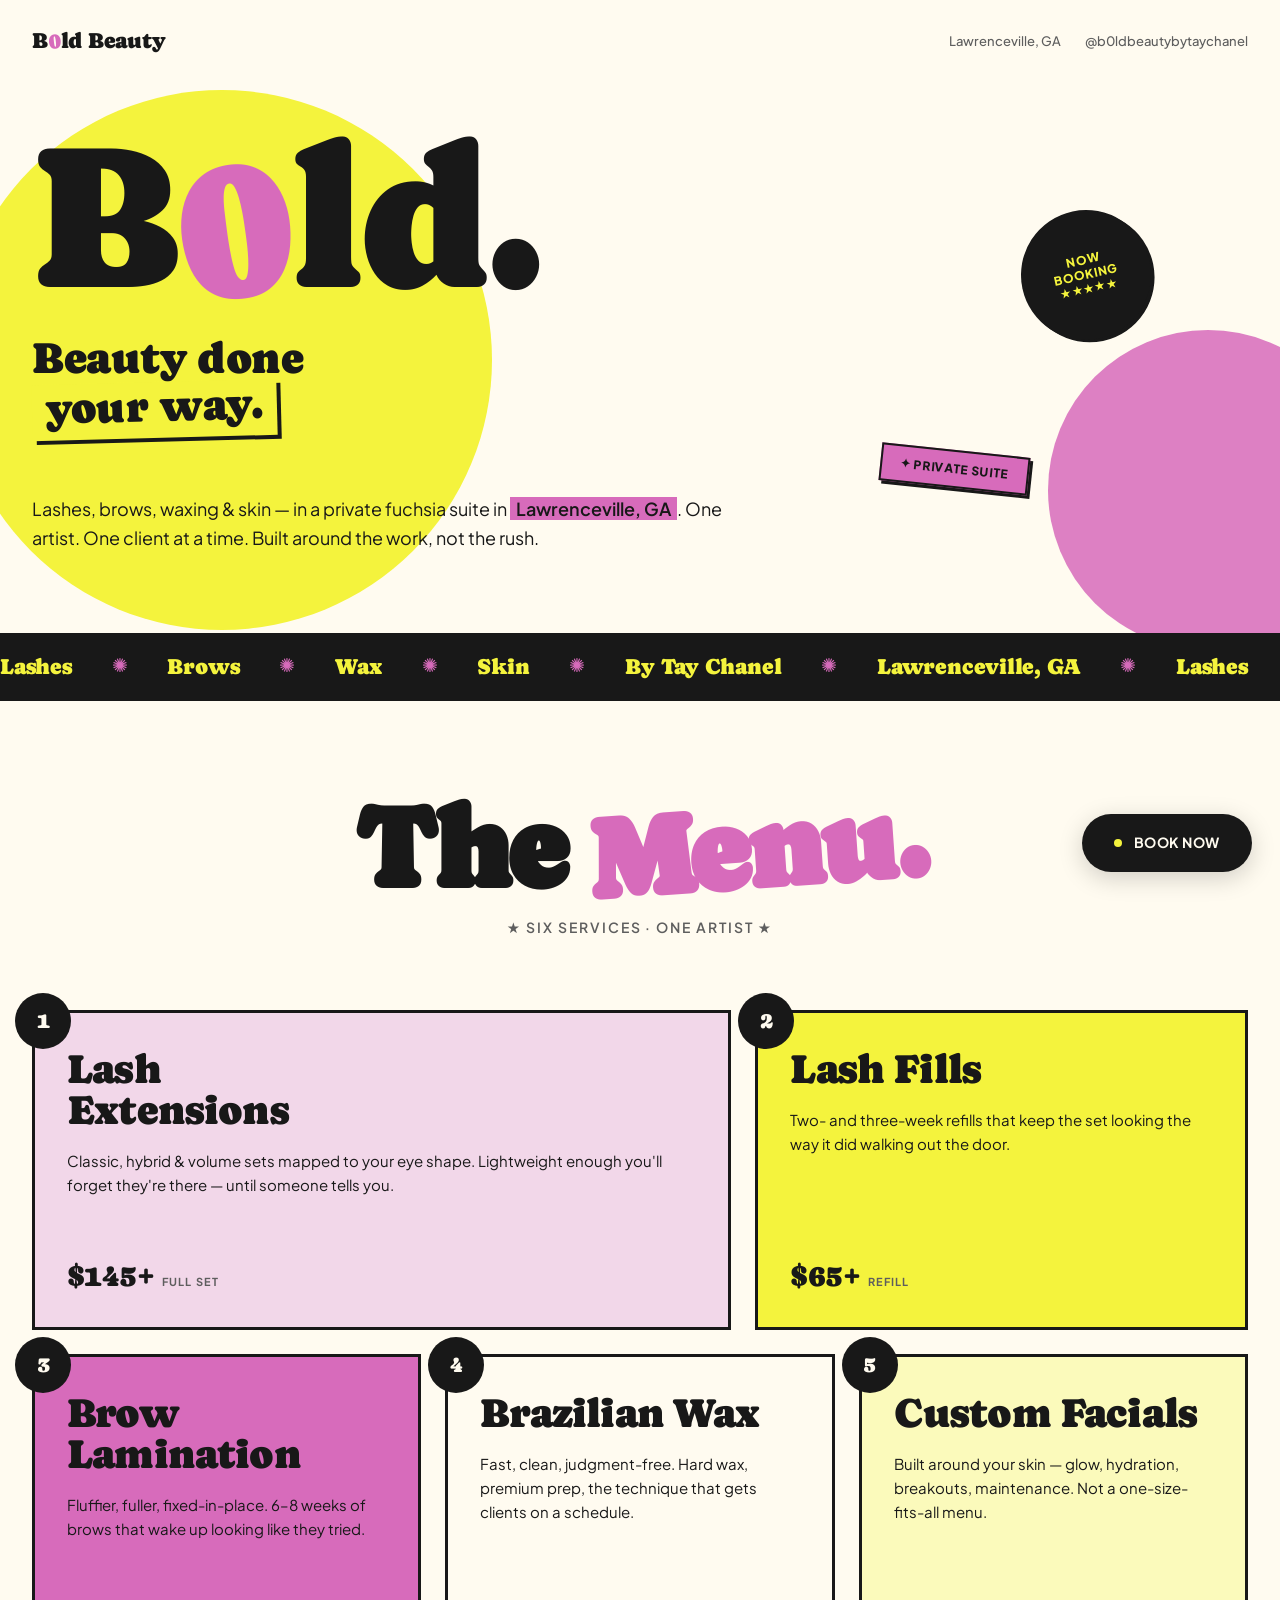
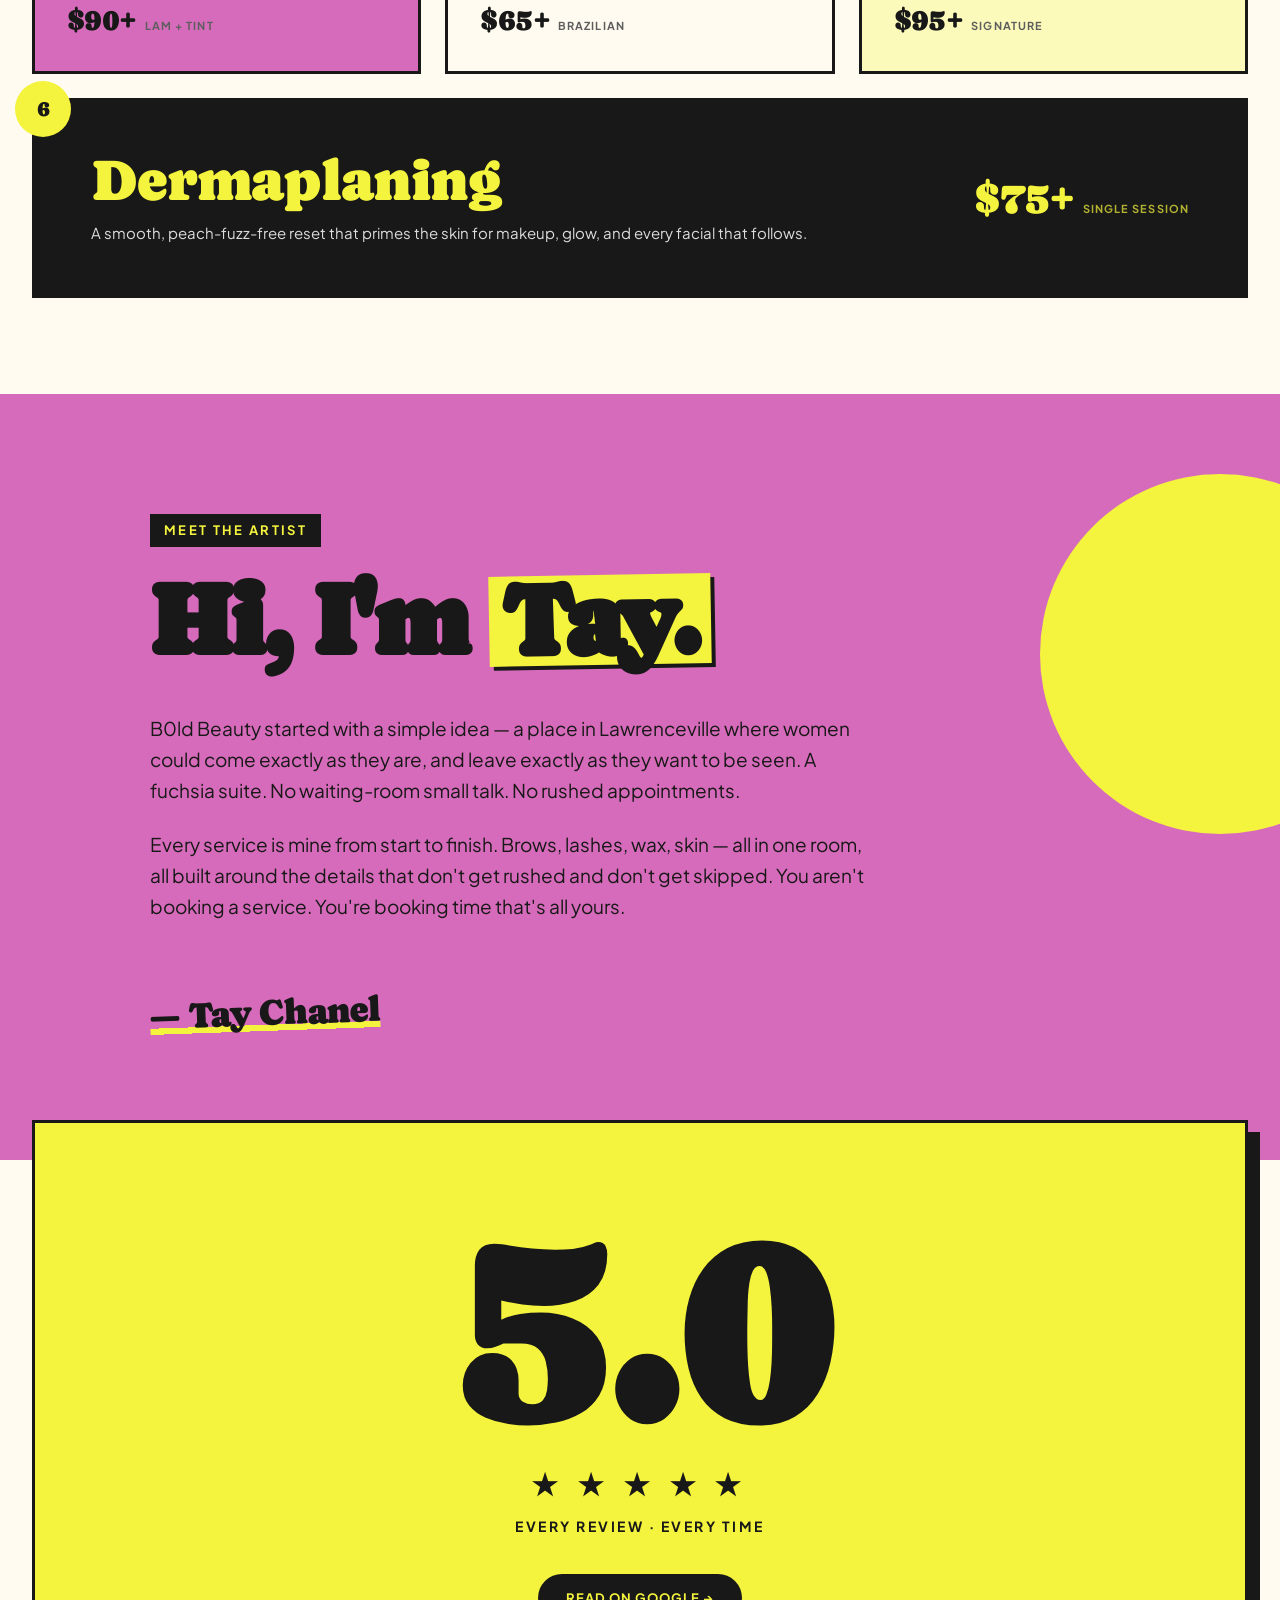
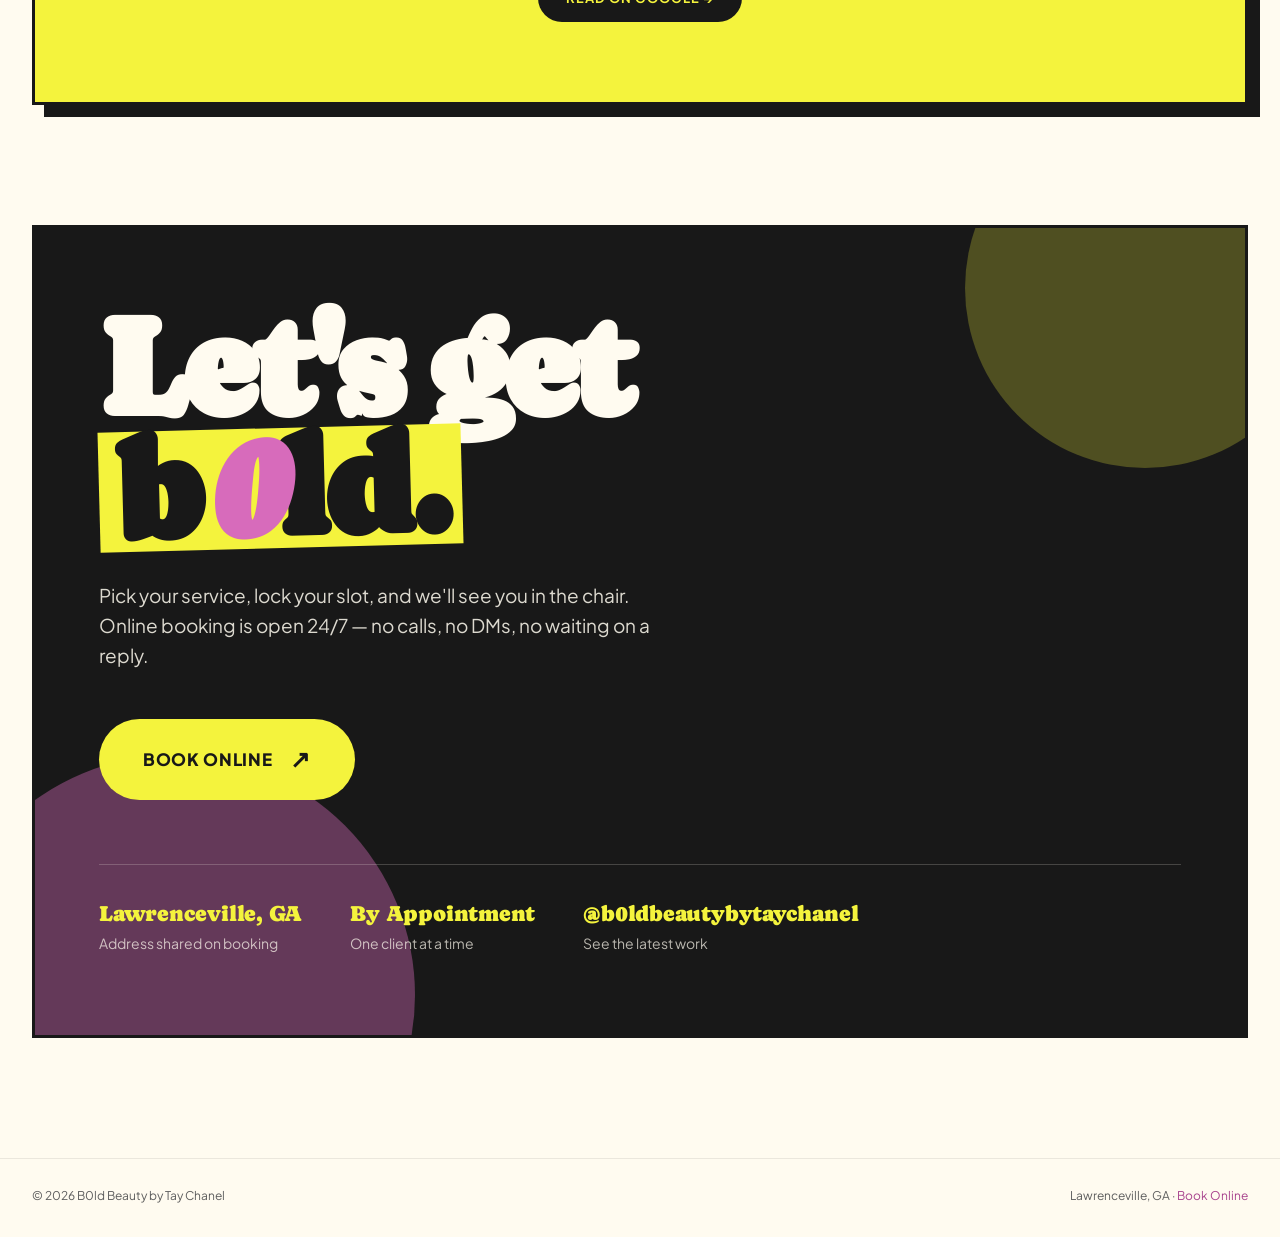
==== commit 1365d117: "B0ld Beauty: swap 'Book the suite' headline for 'Let's get b0ld' Co-Authored-By: Claude Opus 4.7 (1M" ====
--- a/bold-beauty/index.html
+++ b/bold-beauty/index.html
@@ -818,9 +818,9 @@
       <div class="book-yellow-blob" aria-hidden="true"></div>
       <div class="book-content">
 
-        <h2>Book<br>the <span class="yellow">suite.</span></h2>
-
-        <p class="book-tag">Private studio in Lawrenceville. Online booking, 24/7. Pick your slot, lock it in, and we'll see you in the chair.</p>
+        <h2>Let's get<br><span class="yellow">b<span class="pink" style="font-style:italic; display:inline-block; transform: rotate(-8deg); color: var(--pink);">0</span>ld.</span></h2>
+
+        <p class="book-tag">Pick your service, lock your slot, and we'll see you in the chair. Online booking is open 24/7 — no calls, no DMs, no waiting on a reply.</p>
 
         <a href="https://taylorbrightwell.glossgenius.com" class="book-btn">Book Online <span class="arrow">↗</span></a>
 
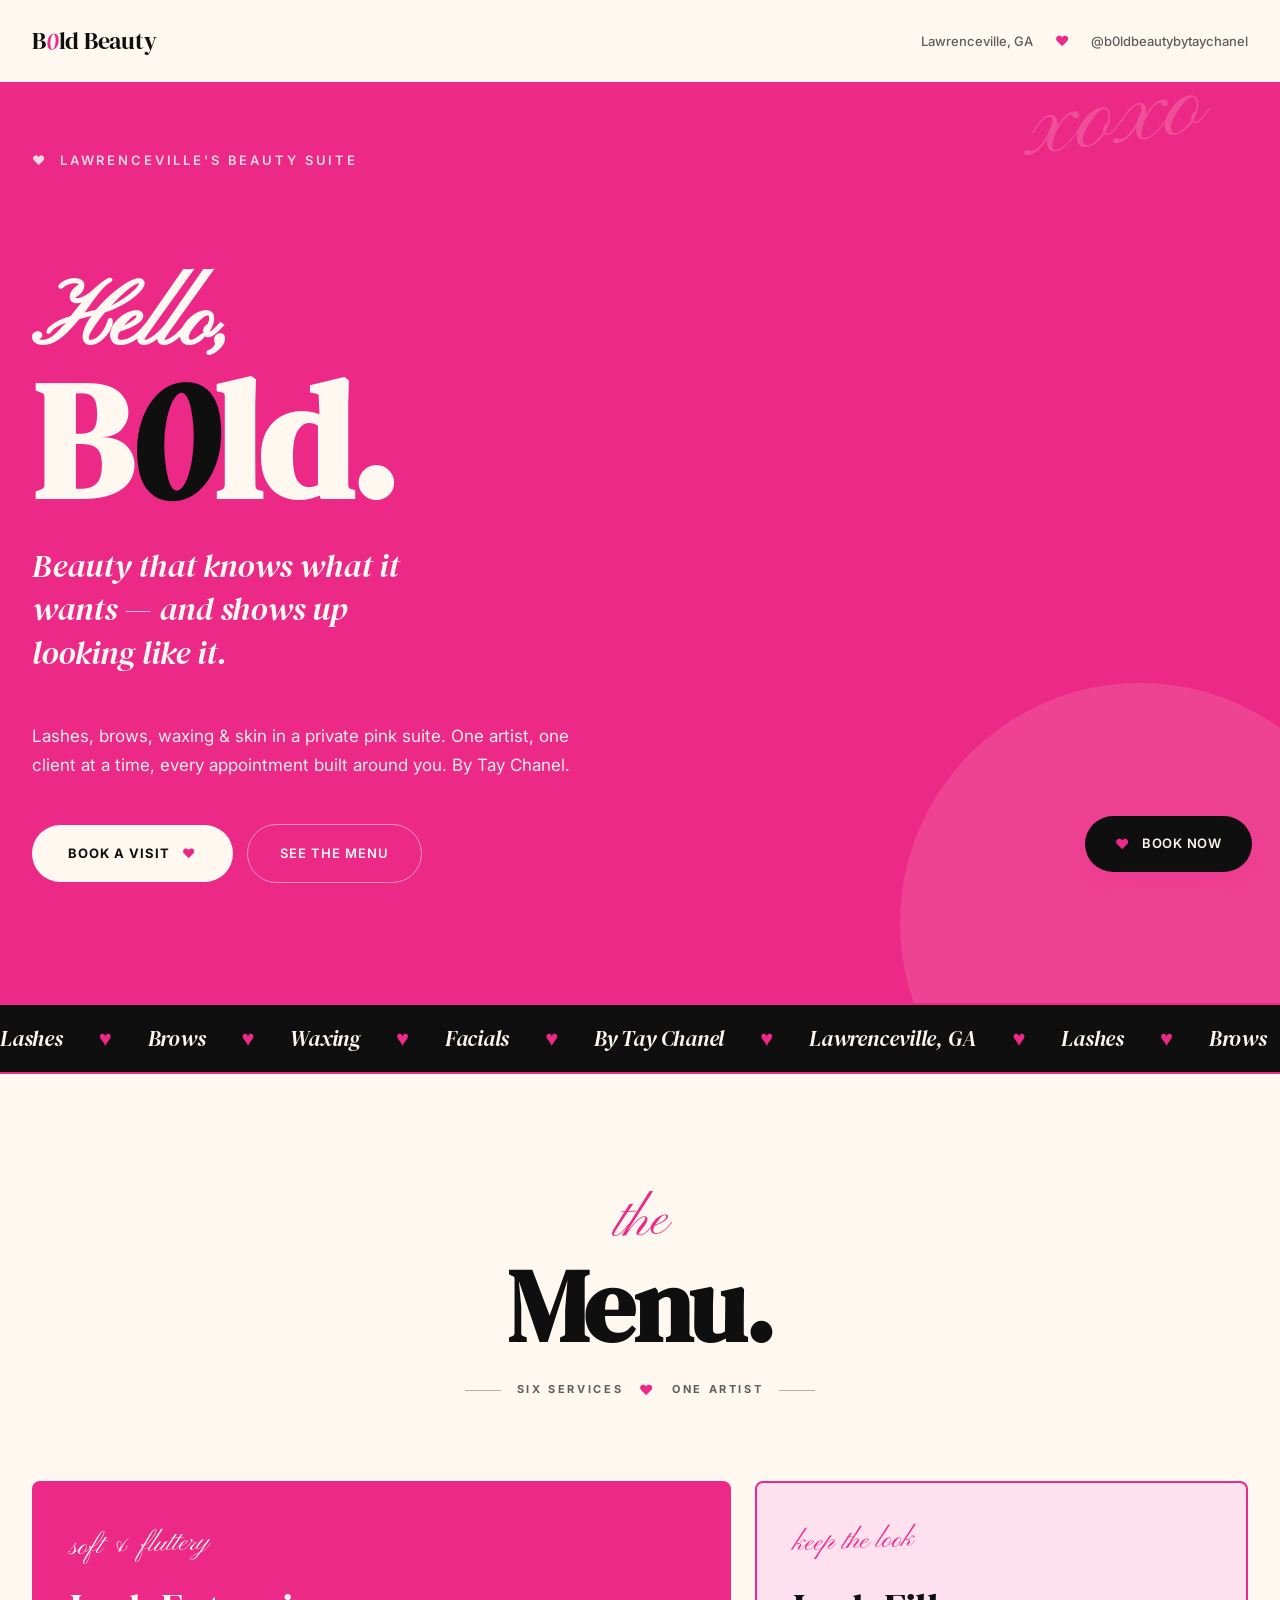
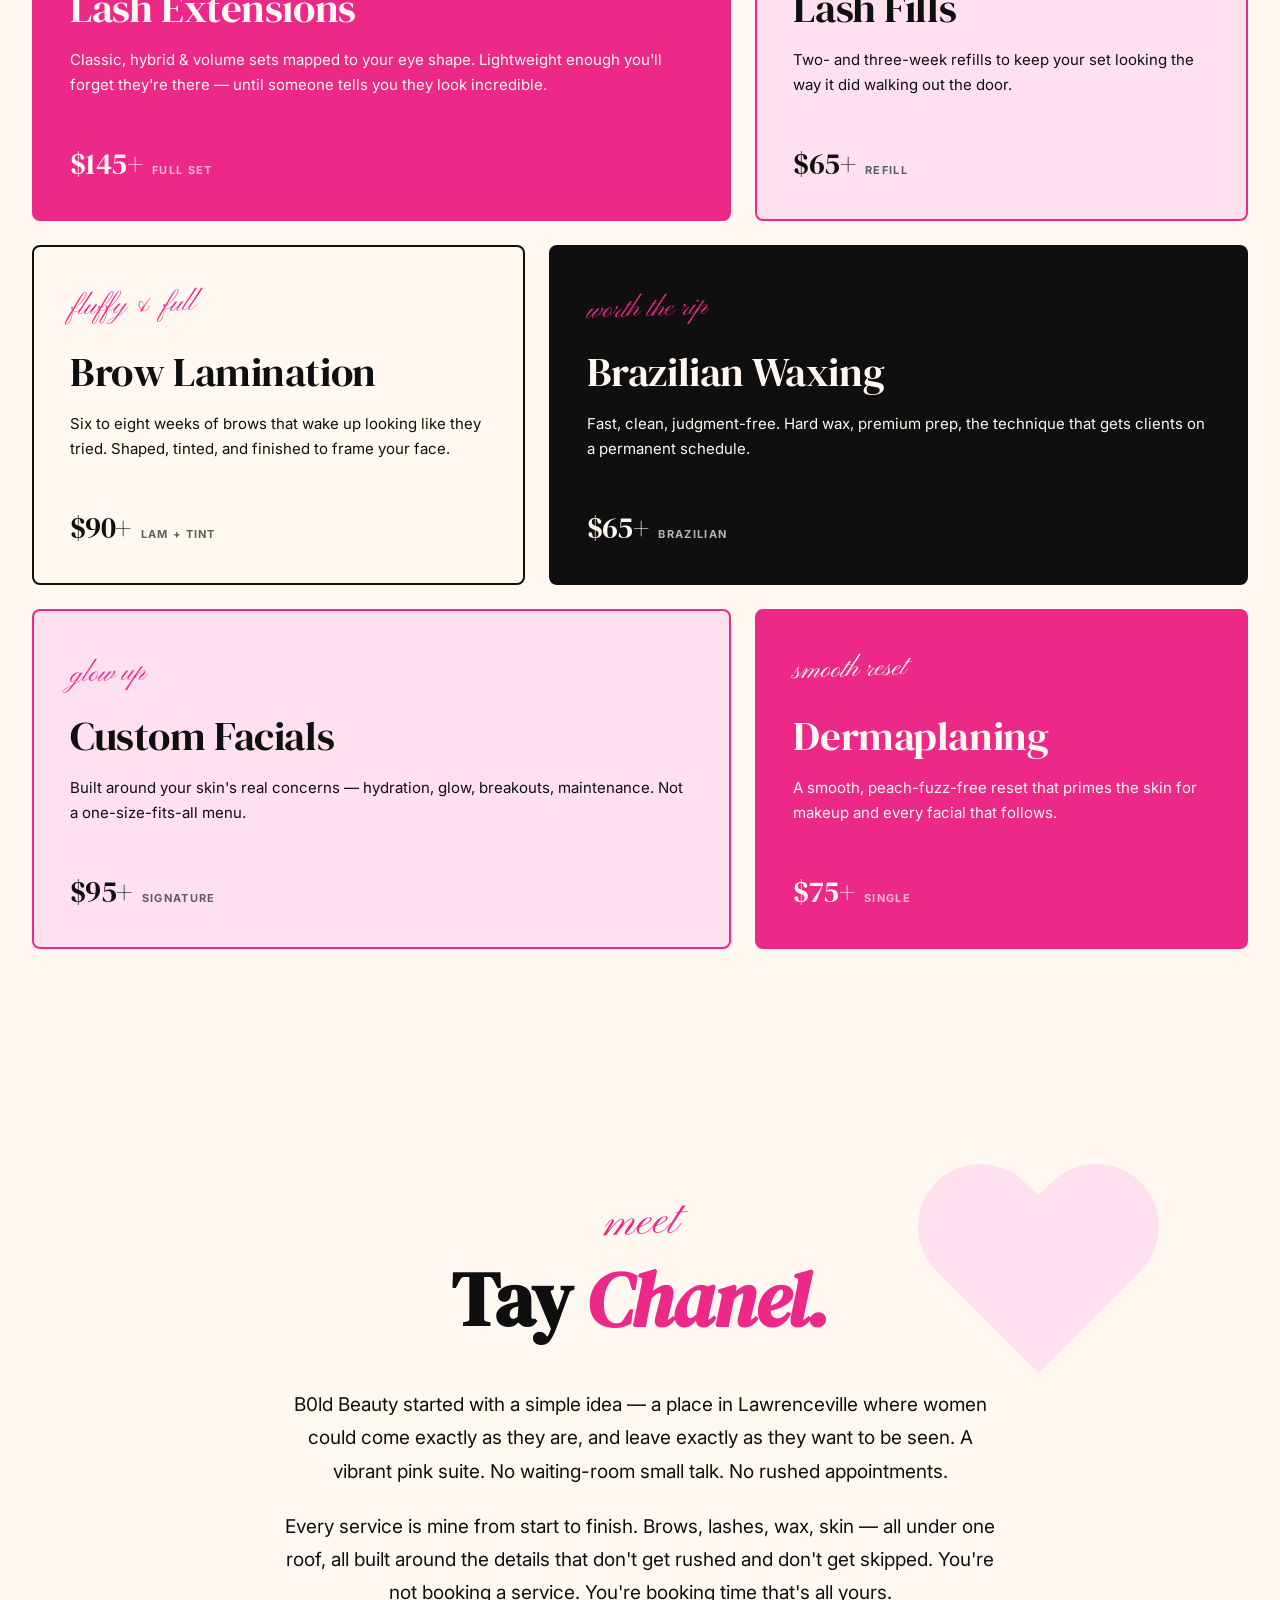
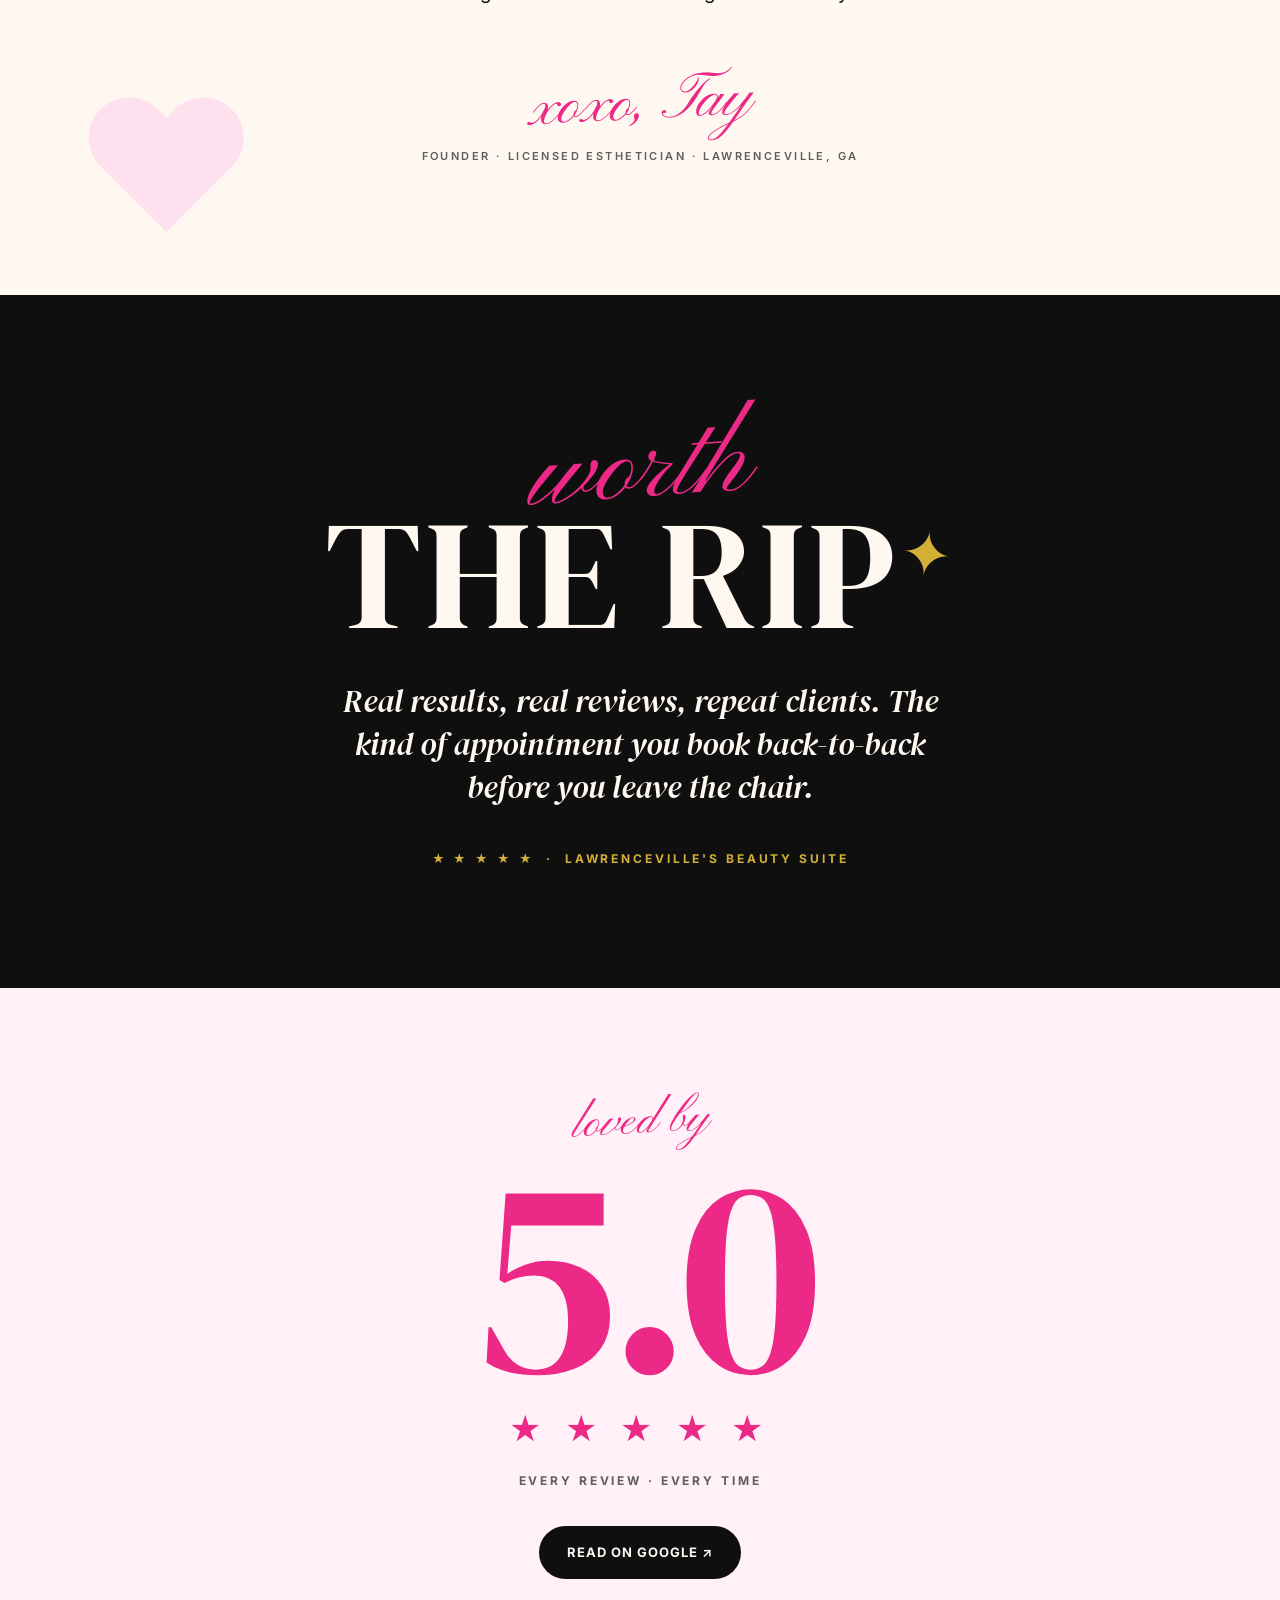
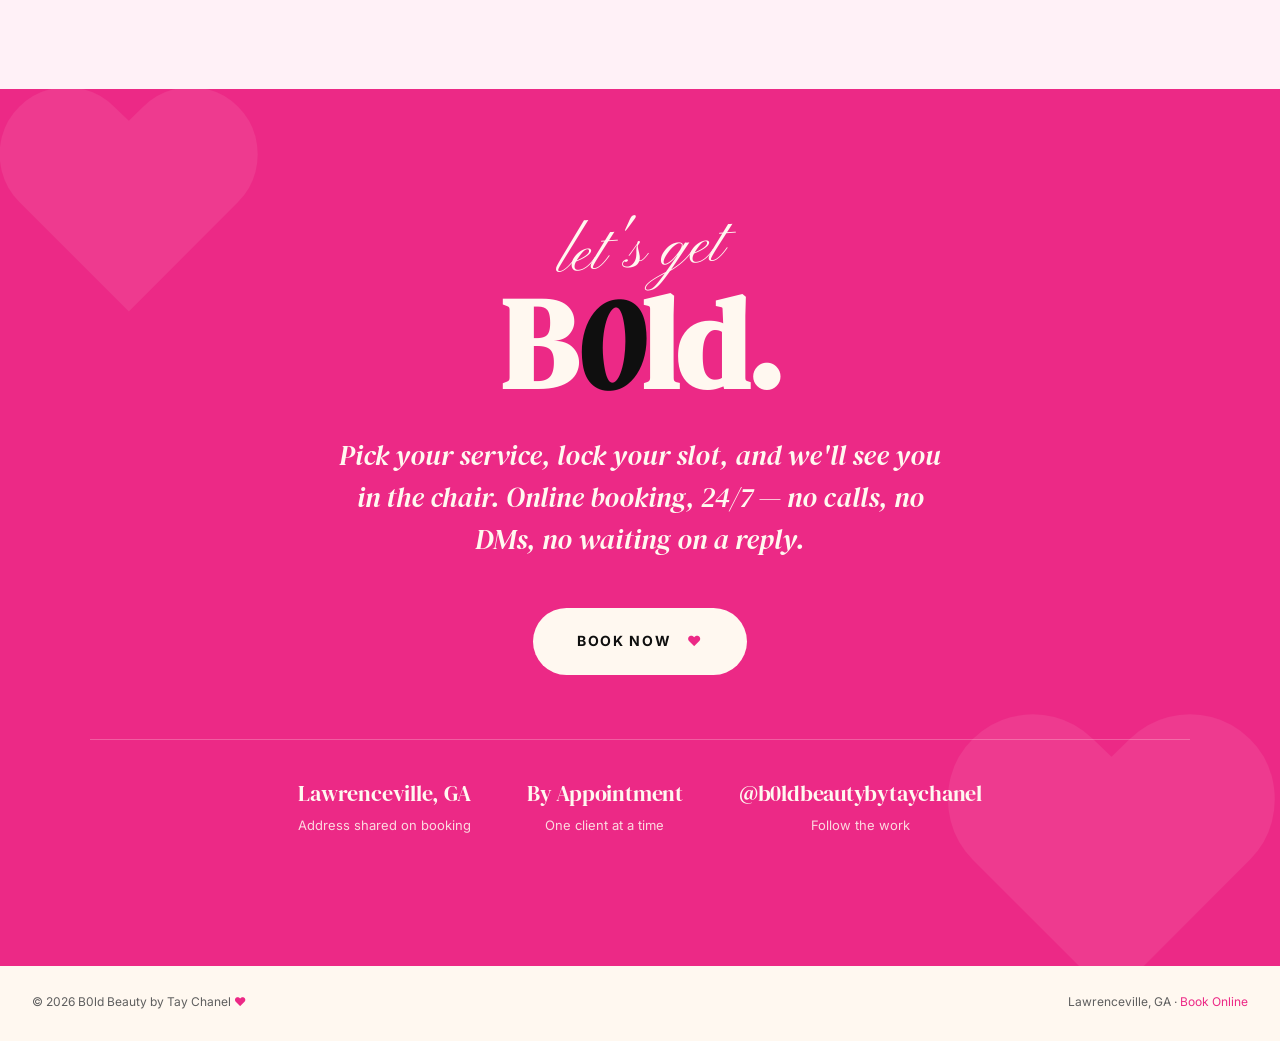
==== commit 0d7b7198: "B0ld Beauty v4 — actual brand: barbiecore pink + coquette + serif/script Pulled from real IG brandin" ====
--- a/bold-beauty/index.html
+++ b/bold-beauty/index.html
@@ -8,32 +8,31 @@
   <meta name="description" content="A bold beauty suite in Lawrenceville, GA. Lash extensions, brow lamination, Brazilian waxing, custom facials, and dermaplaning by Tay Chanel. Book online.">
   <link rel="preconnect" href="https://fonts.googleapis.com">
   <link rel="preconnect" href="https://fonts.gstatic.com" crossorigin>
-  <link href="https://fonts.googleapis.com/css2?family=Caprasimo&family=Plus+Jakarta+Sans:wght@300;400;500;600;700;800&display=swap" rel="stylesheet">
+  <link href="https://fonts.googleapis.com/css2?family=DM+Serif+Display:ital@0;1&family=Inter:wght@300;400;500;600;700&family=Pinyon+Script&display=swap" rel="stylesheet">
 
   <style>
     *, *::before, *::after { box-sizing: border-box; margin: 0; padding: 0; }
 
     :root {
-      --pink:      #D76BBB;
-      --pink-dk:   #A8438D;
-      --pink-tt:   #F2D7E9;
-      --yellow:    #F4F33D;
-      --yellow-dk: #C6C520;
-      --yellow-tt: #FBFABB;
-      --ink:       #181818;
-      --ink-soft:  #5E5E5E;
-      --cream:     #FFFBF0;
-      --paper:     #FFFFFF;
+      --pink:       #EC2986;
+      --pink-dk:    #C01E6E;
+      --pink-soft:  #FFE0EE;
+      --pink-mist:  #FFF1F7;
+      --cream:      #FFF8F0;
+      --ink:        #0F0F0F;
+      --ink-soft:   #5E5E5E;
+      --gold:       #D4AF37;
+      --paper:      #FFFFFF;
     }
 
     html { scroll-behavior: smooth; }
 
     body {
-      font-family: 'Plus Jakarta Sans', system-ui, sans-serif;
+      font-family: 'Inter', system-ui, sans-serif;
       background: var(--cream);
       color: var(--ink);
       font-size: 17px;
-      line-height: 1.55;
+      line-height: 1.6;
       font-weight: 400;
       -webkit-font-smoothing: antialiased;
       overflow-x: hidden;
@@ -41,22 +40,23 @@
 
     a { color: inherit; text-decoration: none; }
 
-    .display { font-family: 'Caprasimo', Georgia, serif; font-weight: 400; }
-
-    /* The B0ld wordmark — the zero is the brand signature */
+    .serif { font-family: 'DM Serif Display', serif; font-weight: 400; }
+    .script { font-family: 'Pinyon Script', cursive; font-weight: 400; }
+
+    /* B0ld wordmark - serif with rotated pink 0 */
     .wm {
-      font-family: 'Caprasimo', Georgia, serif;
+      font-family: 'DM Serif Display', serif;
       font-weight: 400;
       letter-spacing: -0.01em;
     }
     .wm .zero {
       display: inline-block;
       color: var(--pink);
+      font-style: italic;
       transform: rotate(-6deg);
-      vertical-align: -0.04em;
-    }
-
-    /* ─── FLOATING BOOK BUTTON (replaces traditional nav) ─── */
+    }
+
+    /* ─── FLOATING BOOK PILL ─── */
     .float-book {
       position: fixed;
       bottom: 28px;
@@ -65,61 +65,69 @@
       background: var(--ink);
       color: var(--cream);
       border-radius: 999px;
-      padding: 18px 32px;
-      font-family: 'Plus Jakarta Sans', sans-serif;
-      font-size: 14px;
-      font-weight: 700;
-      letter-spacing: 0.04em;
+      padding: 17px 30px;
+      font-family: 'Inter', sans-serif;
+      font-size: 13px;
+      font-weight: 600;
+      letter-spacing: 0.06em;
       text-transform: uppercase;
       display: inline-flex;
       align-items: center;
       gap: 12px;
-      box-shadow: 0 6px 24px rgba(0,0,0,0.18);
+      box-shadow: 0 8px 28px rgba(236, 41, 134, 0.35);
       transition: transform 0.18s ease, background 0.18s ease;
     }
     .float-book:hover { transform: translateY(-3px); background: var(--pink); }
-    .float-book .dot {
-      display: inline-block;
-      width: 8px; height: 8px;
-      background: var(--yellow);
-      border-radius: 50%;
+    .float-book .heart {
+      color: var(--pink);
+      font-size: 14px;
       animation: pulse 1.8s infinite;
-    }
+      display: inline-block;
+    }
+    .float-book:hover .heart { color: var(--cream); }
     @keyframes pulse {
-      0%, 100% { opacity: 1; transform: scale(1); }
-      50% { opacity: 0.5; transform: scale(1.25); }
-    }
-
-    /* ─── TINY HEADER (just brand + IG, no real nav) ─── */
+      0%, 100% { transform: scale(1); }
+      50% { transform: scale(1.2); }
+    }
+
+    /* ─── TINY HEADER ─── */
     .top {
-      padding: 24px 32px;
+      padding: 22px 32px;
       display: flex;
       justify-content: space-between;
       align-items: center;
       font-size: 13px;
+      background: var(--cream);
+      position: relative;
+      z-index: 5;
     }
     .top-brand {
-      font-family: 'Caprasimo', serif;
-      font-size: 22px;
+      font-family: 'DM Serif Display', serif;
+      font-size: 24px;
       letter-spacing: -0.01em;
     }
     .top-brand .zero {
       color: var(--pink);
       display: inline-block;
       transform: rotate(-6deg);
+      font-style: italic;
     }
     .top-meta {
       display: flex;
-      gap: 24px;
+      gap: 22px;
       font-weight: 500;
       color: var(--ink-soft);
+      align-items: center;
     }
     .top-meta a:hover { color: var(--pink); }
-
-    /* ─── HERO — single-column, layered, poster-like ─── */
+    .top-meta .heart { color: var(--pink); font-size: 14px; }
+
+    /* ─── HERO ─── */
     .hero {
-      position: relative;
-      padding: 48px 32px 80px;
+      background: var(--pink);
+      color: var(--cream);
+      padding: 64px 32px 120px;
+      position: relative;
       overflow: hidden;
     }
     .hero-inner {
@@ -128,181 +136,216 @@
       position: relative;
     }
 
-    /* Big yellow blob behind the headline */
-    .blob {
+    /* Decorative cream blob */
+    .hero-blob {
       position: absolute;
-      top: -40px;
-      left: -80px;
-      width: 540px;
-      height: 540px;
-      background: var(--yellow);
+      bottom: -160px;
+      right: -100px;
+      width: 480px;
+      height: 480px;
+      background: var(--cream);
       border-radius: 50%;
+      opacity: 0.12;
       z-index: 0;
-      filter: blur(0.5px);
-    }
-    .blob-2 {
+    }
+    .hero-mark {
       position: absolute;
-      top: 200px;
-      right: -120px;
-      width: 320px;
-      height: 320px;
-      background: var(--pink);
-      border-radius: 50%;
-      z-index: 0;
+      top: -20px;
+      right: 6%;
+      font-family: 'Pinyon Script', cursive;
+      font-size: 110px;
+      line-height: 1;
+      color: var(--cream);
+      opacity: 0.18;
+      transform: rotate(-8deg);
+      z-index: 1;
+      pointer-events: none;
+    }
+
+    .hero-eyebrow {
+      font-family: 'Inter', sans-serif;
+      font-size: 13px;
+      font-weight: 600;
+      letter-spacing: 0.22em;
+      text-transform: uppercase;
+      color: var(--cream);
       opacity: 0.85;
-    }
-
-    .hero h1 {
-      position: relative;
-      z-index: 2;
-      font-family: 'Caprasimo', serif;
-      font-weight: 400;
-      font-size: clamp(80px, 16vw, 280px);
-      line-height: 0.85;
-      letter-spacing: -0.03em;
-      color: var(--ink);
       margin-bottom: 32px;
-    }
-    .hero h1 .zero {
-      color: var(--pink);
-      display: inline-block;
-      transform: rotate(-8deg) translateY(0.04em);
-    }
-
-    .hero-sub {
-      position: relative;
-      z-index: 2;
-      font-family: 'Caprasimo', serif;
-      font-weight: 400;
-      font-size: clamp(28px, 3.4vw, 52px);
-      line-height: 1.05;
-      letter-spacing: -0.01em;
-      color: var(--ink);
-      max-width: 14ch;
-      margin-bottom: 56px;
-    }
-    .hero-sub .accent {
-      background: var(--yellow);
-      padding: 2px 14px 8px;
-      display: inline-block;
-      transform: rotate(-1.5deg);
-      box-shadow: 4px 4px 0 var(--ink);
-    }
-
-    /* Sticker badges */
-    .sticker {
-      position: absolute;
       display: inline-flex;
       align-items: center;
-      justify-content: center;
-      text-align: center;
-      font-family: 'Plus Jakarta Sans', sans-serif;
-      font-size: 12px;
-      font-weight: 800;
-      letter-spacing: 0.06em;
-      text-transform: uppercase;
-      line-height: 1.2;
-      z-index: 3;
-      box-shadow: 3px 3px 0 var(--ink);
-    }
-    .sticker-1 {
-      top: 80px;
-      right: 8%;
-      width: 130px;
-      height: 130px;
-      border-radius: 50%;
-      background: var(--ink);
-      color: var(--yellow);
-      transform: rotate(-12deg);
-      padding: 14px;
-    }
-    .sticker-2 {
-      top: 320px;
-      right: 18%;
-      background: var(--pink);
+      gap: 12px;
+      position: relative;
+      z-index: 2;
+    }
+    .hero-eyebrow .heart { color: var(--cream); }
+
+    .hero-h1 {
+      position: relative;
+      z-index: 2;
+      font-family: 'DM Serif Display', serif;
+      font-size: clamp(72px, 13vw, 220px);
+      line-height: 0.95;
+      letter-spacing: -0.02em;
+      color: var(--cream);
+      margin-bottom: 24px;
+    }
+    .hero-h1 .zero {
       color: var(--ink);
-      padding: 10px 18px;
-      transform: rotate(6deg);
-      border: 2px solid var(--ink);
-    }
-
-    .hero-bottom {
+      font-style: italic;
+      display: inline-block;
+      transform: rotate(-8deg);
+    }
+    .hero-h1 .script-word {
+      font-family: 'Pinyon Script', cursive;
+      font-size: 0.55em;
+      font-style: normal;
+      color: var(--cream);
+      display: inline-block;
+      margin: 0 0.1em 0 0;
+      transform: translateY(0.06em);
+      letter-spacing: 0;
+    }
+
+    .hero-tag {
       position: relative;
       z-index: 2;
-      max-width: 720px;
-      font-family: 'Plus Jakarta Sans', sans-serif;
-      font-size: 18px;
-      line-height: 1.65;
+      font-family: 'DM Serif Display', serif;
+      font-style: italic;
+      font-size: clamp(22px, 2.6vw, 36px);
+      line-height: 1.3;
+      color: var(--cream);
+      max-width: 22ch;
+      margin-bottom: 48px;
+    }
+
+    .hero-body {
+      position: relative;
+      z-index: 2;
+      max-width: 580px;
+      font-size: 17px;
+      line-height: 1.7;
+      color: var(--cream);
+      opacity: 0.95;
+      margin-bottom: 44px;
+    }
+
+    .hero-actions {
+      position: relative;
+      z-index: 2;
+      display: flex;
+      gap: 14px;
+      flex-wrap: wrap;
+      align-items: center;
+    }
+
+    .btn-cream {
+      background: var(--cream);
       color: var(--ink);
-    }
-    .hero-bottom strong {
-      background: var(--pink);
-      padding: 0 6px;
-      color: var(--ink);
+      padding: 18px 36px;
+      font-family: 'Inter', sans-serif;
+      font-size: 13px;
+      font-weight: 700;
+      letter-spacing: 0.08em;
+      text-transform: uppercase;
+      border-radius: 999px;
+      display: inline-flex;
+      align-items: center;
+      gap: 12px;
+      transition: transform 0.18s, background 0.18s;
+    }
+    .btn-cream:hover { background: var(--ink); color: var(--cream); transform: translateY(-2px); }
+    .btn-ghost-light {
+      color: var(--cream);
+      padding: 18px 32px;
+      font-family: 'Inter', sans-serif;
+      font-size: 13px;
       font-weight: 600;
-    }
-
-    /* ─── SCROLLING TICKER (between sections) ─── */
+      letter-spacing: 0.08em;
+      text-transform: uppercase;
+      border-radius: 999px;
+      border: 1.5px solid rgba(255,248,240,0.5);
+      transition: all 0.18s;
+    }
+    .btn-ghost-light:hover { background: var(--cream); color: var(--ink); border-color: var(--cream); }
+
+    /* ─── HEART TICKER ─── */
     .ticker {
       background: var(--ink);
-      color: var(--yellow);
-      padding: 14px 0;
+      color: var(--cream);
+      padding: 16px 0;
       overflow: hidden;
-      border-top: 3px solid var(--ink);
-      border-bottom: 3px solid var(--ink);
+      border-top: 2px solid var(--pink);
+      border-bottom: 2px solid var(--pink);
     }
     .ticker-track {
       display: flex;
-      gap: 40px;
-      animation: scroll 30s linear infinite;
+      gap: 36px;
+      animation: scroll 32s linear infinite;
       white-space: nowrap;
-      font-family: 'Caprasimo', serif;
+      font-family: 'DM Serif Display', serif;
+      font-style: italic;
       font-size: 22px;
       letter-spacing: -0.01em;
     }
-    .ticker-track span { display: inline-flex; align-items: center; gap: 40px; }
+    .ticker-track span { display: inline-flex; align-items: center; gap: 36px; }
     .ticker-track span::after {
-      content: "✺";
-      color: var(--pink);
-      font-size: 0.85em;
+      content: "♥";
+      color: var(--pink);
+      font-style: normal;
     }
     @keyframes scroll {
       from { transform: translateX(0); }
       to { transform: translateX(-50%); }
     }
 
-    /* ─── MENU — poster panels, not a list ─── */
+    /* ─── MENU ─── */
     .menu {
-      padding: 96px 32px;
+      padding: 120px 32px;
       background: var(--cream);
+      position: relative;
     }
     .menu-inner { max-width: 1280px; margin: 0 auto; }
 
-    .menu-title {
+    .menu-head {
       text-align: center;
-      margin-bottom: 72px;
-    }
-    .menu-title h2 {
-      font-family: 'Caprasimo', serif;
-      font-size: clamp(56px, 9vw, 144px);
-      line-height: 0.9;
-      letter-spacing: -0.03em;
+      margin-bottom: 80px;
+    }
+    .menu-head .pre {
+      font-family: 'Pinyon Script', cursive;
+      font-size: 56px;
+      color: var(--pink);
+      line-height: 1;
+      transform: rotate(-3deg);
+      display: inline-block;
+      margin-bottom: 8px;
+    }
+    .menu-head h2 {
+      font-family: 'DM Serif Display', serif;
+      font-size: clamp(56px, 8vw, 124px);
+      line-height: 0.95;
+      letter-spacing: -0.02em;
       color: var(--ink);
     }
-    .menu-title h2 .squiggle {
-      display: inline-block;
-      color: var(--pink);
-      transform: rotate(-4deg);
-    }
-    .menu-title .note {
-      margin-top: 16px;
-      font-family: 'Plus Jakarta Sans', sans-serif;
-      font-size: 14px;
-      font-weight: 600;
-      letter-spacing: 0.14em;
+    .menu-head .heart-rule {
+      margin-top: 24px;
+      display: inline-flex;
+      align-items: center;
+      gap: 16px;
+      font-size: 11px;
+      font-weight: 700;
+      letter-spacing: 0.24em;
       text-transform: uppercase;
       color: var(--ink-soft);
     }
+    .menu-head .heart-rule::before,
+    .menu-head .heart-rule::after {
+      content: "";
+      width: 36px;
+      height: 1px;
+      background: var(--ink);
+      opacity: 0.3;
+    }
+    .menu-head .heart-rule .heart { color: var(--pink); font-size: 14px; }
 
     .menu-grid {
       display: grid;
@@ -311,389 +354,472 @@
     }
 
     .panel {
-      border: 3px solid var(--ink);
-      padding: 36px 32px;
+      padding: 40px 36px;
       position: relative;
       display: flex;
       flex-direction: column;
       justify-content: space-between;
-      min-height: 320px;
-      transition: transform 0.2s ease;
-    }
-    .panel:hover { transform: translate(-3px, -3px); box-shadow: 8px 8px 0 var(--ink); }
-
-    .panel-num {
-      position: absolute;
-      top: -20px;
-      left: -20px;
-      width: 56px;
-      height: 56px;
-      background: var(--ink);
-      color: var(--cream);
-      border-radius: 50%;
-      display: flex;
-      align-items: center;
-      justify-content: center;
-      font-family: 'Caprasimo', serif;
-      font-size: 22px;
-    }
-
+      min-height: 340px;
+      transition: transform 0.2s ease, box-shadow 0.2s ease;
+      border-radius: 8px;
+    }
+    .panel:hover { transform: translateY(-4px); box-shadow: 0 16px 40px rgba(236, 41, 134, 0.18); }
+
+    .panel-tag {
+      font-family: 'Pinyon Script', cursive;
+      font-size: 28px;
+      line-height: 1;
+      color: var(--pink);
+      margin-bottom: 12px;
+      transform: rotate(-2deg);
+      display: inline-block;
+    }
     .panel-name {
-      font-family: 'Caprasimo', serif;
-      font-size: clamp(28px, 3.2vw, 44px);
-      line-height: 1;
-      letter-spacing: -0.02em;
+      font-family: 'DM Serif Display', serif;
+      font-size: clamp(28px, 3.2vw, 42px);
+      line-height: 1.05;
+      letter-spacing: -0.01em;
       margin-bottom: 18px;
     }
     .panel-desc {
-      font-family: 'Plus Jakarta Sans', sans-serif;
+      font-family: 'Inter', sans-serif;
       font-size: 15px;
-      line-height: 1.6;
-      color: var(--ink);
-      margin-bottom: 24px;
+      line-height: 1.65;
+      margin-bottom: 28px;
       flex: 1;
     }
     .panel-price {
-      font-family: 'Caprasimo', serif;
+      font-family: 'DM Serif Display', serif;
       font-size: 30px;
       line-height: 1;
       letter-spacing: -0.02em;
       display: inline-flex;
       align-items: baseline;
-      gap: 8px;
+      gap: 10px;
     }
     .panel-price small {
-      font-family: 'Plus Jakarta Sans', sans-serif;
+      font-family: 'Inter', sans-serif;
       font-size: 11px;
       font-weight: 700;
-      letter-spacing: 0.1em;
+      letter-spacing: 0.12em;
       text-transform: uppercase;
       color: var(--ink-soft);
     }
 
-    /* Asymmetric grid placement */
-    .p1 { grid-column: 1 / span 7; background: var(--pink-tt); }
-    .p2 { grid-column: 8 / span 5; background: var(--yellow); }
-    .p3 { grid-column: 1 / span 4; background: var(--pink); color: var(--ink); }
-    .p4 { grid-column: 5 / span 4; background: var(--cream); }
-    .p5 { grid-column: 9 / span 4; background: var(--yellow-tt); }
-    .p6 { grid-column: 1 / span 12; background: var(--ink); color: var(--yellow); }
-    .p6 .panel-num { background: var(--yellow); color: var(--ink); }
-    .p6 .panel-desc { color: rgba(255,255,255,0.85); }
-    .p6 .panel-price small { color: var(--yellow); opacity: 0.7; }
-    .p6 { flex-direction: row; align-items: center; gap: 48px; min-height: 200px; padding: 48px 56px; }
-    .p6 .panel-name { font-size: clamp(36px, 4.5vw, 64px); margin-bottom: 12px; }
-    .p6 .panel-desc { margin-bottom: 0; flex: 2; }
-    .p6 .panel-price { flex-shrink: 0; font-size: 44px; }
-
-    /* ─── STORY — magazine spread, single column ─── */
+    /* Asymmetric panel placement + alternating bg */
+    .p1 { grid-column: 1 / span 7; background: var(--pink); color: var(--cream); border: 2px solid var(--pink); }
+    .p1 .panel-tag { color: var(--cream); }
+    .p1 .panel-price small { color: rgba(255,248,240,0.7); }
+    .p2 { grid-column: 8 / span 5; background: var(--pink-soft); border: 2px solid var(--pink); }
+    .p3 { grid-column: 1 / span 5; background: var(--cream); border: 2px solid var(--ink); }
+    .p4 { grid-column: 6 / span 7; background: var(--ink); color: var(--cream); border: 2px solid var(--ink); }
+    .p4 .panel-tag { color: var(--pink); }
+    .p4 .panel-price small { color: rgba(255,248,240,0.7); }
+    .p5 { grid-column: 1 / span 7; background: var(--pink-soft); border: 2px solid var(--pink); }
+    .p6 { grid-column: 8 / span 5; background: var(--pink); color: var(--cream); border: 2px solid var(--pink); }
+    .p6 .panel-tag { color: var(--cream); }
+    .p6 .panel-price small { color: rgba(255,248,240,0.7); }
+
+    /* ─── STORY ─── */
     .story {
-      padding: 120px 32px;
-      background: var(--pink);
+      padding: 130px 32px;
+      background: var(--cream);
+      position: relative;
+      overflow: hidden;
+    }
+    .story::before {
+      content: "♥";
+      position: absolute;
+      top: 60px;
+      right: 8%;
+      font-size: 280px;
+      color: var(--pink-soft);
+      line-height: 1;
+      z-index: 0;
+    }
+    .story::after {
+      content: "♥";
+      position: absolute;
+      bottom: 40px;
+      left: 6%;
+      font-size: 180px;
+      color: var(--pink-soft);
+      line-height: 1;
+      z-index: 0;
+    }
+    .story-inner {
+      max-width: 920px;
+      margin: 0 auto;
+      position: relative;
+      z-index: 1;
+      text-align: center;
+    }
+    .story .pre {
+      font-family: 'Pinyon Script', cursive;
+      font-size: 48px;
+      color: var(--pink);
+      line-height: 1;
+      transform: rotate(-3deg);
+      display: inline-block;
+      margin-bottom: 12px;
+    }
+    .story h2 {
+      font-family: 'DM Serif Display', serif;
+      font-size: clamp(48px, 6vw, 84px);
+      line-height: 1.05;
+      letter-spacing: -0.02em;
       color: var(--ink);
-      position: relative;
-      overflow: hidden;
-    }
-    .story-yellow-dot {
-      position: absolute;
-      top: 80px;
-      right: -120px;
-      width: 360px;
-      height: 360px;
-      background: var(--yellow);
-      border-radius: 50%;
-      z-index: 0;
-    }
-    .story-inner {
-      max-width: 980px;
-      margin: 0 auto;
-      position: relative;
-      z-index: 1;
-    }
-    .story-eyebrow {
-      font-family: 'Plus Jakarta Sans', sans-serif;
-      font-size: 13px;
-      font-weight: 700;
-      letter-spacing: 0.18em;
-      text-transform: uppercase;
-      margin-bottom: 28px;
-      display: inline-block;
-      background: var(--ink);
-      color: var(--yellow);
-      padding: 6px 14px;
-    }
-    .story h2 {
-      font-family: 'Caprasimo', serif;
-      font-size: clamp(56px, 8vw, 132px);
-      line-height: 0.88;
-      letter-spacing: -0.03em;
       margin-bottom: 48px;
     }
     .story h2 em {
-      font-style: normal;
-      background: var(--yellow);
-      padding: 0 12px;
-      box-shadow: 4px 4px 0 var(--ink);
-      display: inline-block;
-      transform: rotate(-1deg);
+      font-style: italic;
+      color: var(--pink);
     }
     .story p {
-      font-family: 'Plus Jakarta Sans', sans-serif;
+      font-family: 'Inter', sans-serif;
       font-size: 19px;
-      line-height: 1.65;
+      line-height: 1.75;
       max-width: 720px;
-      margin-bottom: 22px;
-      font-weight: 400;
+      margin: 0 auto 22px;
+      color: var(--ink);
     }
     .story-sig {
       margin-top: 40px;
-      font-family: 'Caprasimo', serif;
-      font-size: 36px;
-      letter-spacing: -0.02em;
-      display: inline-block;
-      transform: rotate(-2deg);
-    }
-    .story-sig .underline {
-      background: linear-gradient(transparent 80%, var(--yellow) 80%, var(--yellow) 95%, transparent 95%);
-    }
-
-    /* ─── 5-STAR POSTER (big yellow callout, no fake testimonials) ─── */
-    .stars {
-      padding: 0 32px;
-      background: var(--cream);
-    }
-    .stars-inner {
-      max-width: 1280px;
+      font-family: 'Pinyon Script', cursive;
+      font-size: 64px;
+      color: var(--pink);
+      line-height: 1;
+      transform: rotate(-3deg);
+      display: inline-block;
+    }
+    .story-sig-meta {
+      display: block;
+      margin-top: 12px;
+      font-family: 'Inter', sans-serif;
+      font-size: 11px;
+      font-weight: 600;
+      letter-spacing: 0.22em;
+      text-transform: uppercase;
+      color: var(--ink-soft);
+      transform: rotate(0deg);
+    }
+
+    /* ─── WORTH IT (black contrast block, inspired by Worth The Rip) ─── */
+    .worth {
+      background: var(--ink);
+      color: var(--cream);
+      padding: 120px 32px;
+      position: relative;
+      overflow: hidden;
+    }
+    .worth-inner {
+      max-width: 1100px;
       margin: 0 auto;
-      background: var(--yellow);
-      border: 3px solid var(--ink);
-      padding: 80px 56px;
       text-align: center;
       position: relative;
-      transform: translateY(-40px);
-      box-shadow: 12px 12px 0 var(--ink);
-    }
-    .stars-number {
-      font-family: 'Caprasimo', serif;
-      font-size: clamp(120px, 22vw, 320px);
+      z-index: 1;
+    }
+    .worth-script {
+      font-family: 'Pinyon Script', cursive;
+      font-size: clamp(72px, 9vw, 140px);
+      line-height: 0.95;
+      color: var(--pink);
+      transform: rotate(-4deg);
+      display: inline-block;
+      margin-bottom: -20px;
+    }
+    .worth-serif {
+      font-family: 'DM Serif Display', serif;
+      font-size: clamp(72px, 12vw, 180px);
+      line-height: 0.9;
+      letter-spacing: 0.02em;
+      color: var(--cream);
+      text-transform: uppercase;
+      display: block;
+    }
+    .worth-drip {
+      display: inline-block;
+      color: var(--gold);
+      font-size: 0.4em;
+      vertical-align: super;
+      margin-left: 0.05em;
+      transform: rotate(8deg);
+    }
+    .worth-sub {
+      margin-top: 36px;
+      font-family: 'DM Serif Display', serif;
+      font-style: italic;
+      font-size: clamp(20px, 2.4vw, 32px);
+      line-height: 1.4;
+      color: var(--cream);
+      max-width: 600px;
+      margin-left: auto;
+      margin-right: auto;
+    }
+    .worth-meta {
+      margin-top: 40px;
+      font-family: 'Inter', sans-serif;
+      font-size: 12px;
+      font-weight: 700;
+      letter-spacing: 0.24em;
+      text-transform: uppercase;
+      color: var(--gold);
+    }
+
+    /* ─── PROOF ─── */
+    .proof {
+      padding: 110px 32px;
+      background: var(--pink-mist);
+      text-align: center;
+    }
+    .proof-inner {
+      max-width: 720px;
+      margin: 0 auto;
+    }
+    .proof .pre {
+      font-family: 'Pinyon Script', cursive;
+      font-size: 48px;
+      color: var(--pink);
+      line-height: 1;
+      transform: rotate(-3deg);
+      display: inline-block;
+      margin-bottom: 8px;
+    }
+    .proof-number {
+      font-family: 'DM Serif Display', serif;
+      font-size: clamp(140px, 22vw, 280px);
       line-height: 0.85;
-      letter-spacing: -0.05em;
-      color: var(--ink);
-    }
-    .stars-row {
+      letter-spacing: -0.04em;
+      color: var(--pink);
+    }
+    .proof-stars {
       font-size: 32px;
-      letter-spacing: 0.2em;
-      color: var(--ink);
-      margin: 16px 0 8px;
-    }
-    .stars-label {
-      font-family: 'Plus Jakarta Sans', sans-serif;
-      font-size: 14px;
+      letter-spacing: 0.24em;
+      color: var(--pink);
+      margin: 12px 0 16px;
+    }
+    .proof-label {
+      font-family: 'Inter', sans-serif;
+      font-size: 12px;
       font-weight: 700;
-      letter-spacing: 0.18em;
-      text-transform: uppercase;
-      color: var(--ink);
+      letter-spacing: 0.24em;
+      text-transform: uppercase;
+      color: var(--ink-soft);
       margin-bottom: 36px;
     }
-    .stars-link {
-      display: inline-block;
-      font-family: 'Plus Jakarta Sans', sans-serif;
+    .proof-link {
+      display: inline-flex;
+      align-items: center;
+      gap: 10px;
+      font-family: 'Inter', sans-serif;
       font-size: 13px;
       font-weight: 700;
       letter-spacing: 0.08em;
       text-transform: uppercase;
       background: var(--ink);
-      color: var(--yellow);
-      padding: 14px 28px;
+      color: var(--cream);
+      padding: 16px 28px;
       border-radius: 999px;
       transition: background 0.18s;
     }
-    .stars-link:hover { background: var(--pink); color: var(--ink); }
-
-    /* ─── BOOK PANEL — full-bleed pink poster ─── */
+    .proof-link:hover { background: var(--pink); }
+
+    /* ─── BOOK CTA ─── */
     .book {
-      padding: 80px 32px 120px;
-      background: var(--cream);
+      background: var(--pink);
+      color: var(--cream);
+      padding: 130px 32px;
+      position: relative;
+      overflow: hidden;
+    }
+    .book::before {
+      content: "♥";
+      position: absolute;
+      top: -40px;
+      left: -20px;
+      font-size: 300px;
+      color: rgba(255,248,240,0.08);
+      line-height: 1;
+    }
+    .book::after {
+      content: "♥";
+      position: absolute;
+      bottom: -80px;
+      right: -20px;
+      font-size: 380px;
+      color: rgba(255,248,240,0.08);
+      line-height: 1;
     }
     .book-inner {
-      max-width: 1280px;
+      max-width: 1100px;
       margin: 0 auto;
-      background: var(--ink);
-      color: var(--cream);
-      padding: 80px 64px;
-      border: 3px solid var(--ink);
-      position: relative;
-      overflow: hidden;
-    }
-    .book-pink-blob {
-      position: absolute;
-      bottom: -200px;
-      left: -100px;
-      width: 480px;
-      height: 480px;
-      background: var(--pink);
-      border-radius: 50%;
-      opacity: 0.4;
-      z-index: 0;
-    }
-    .book-yellow-blob {
-      position: absolute;
-      top: -120px;
-      right: -80px;
-      width: 360px;
-      height: 360px;
-      background: var(--yellow);
-      border-radius: 50%;
-      opacity: 0.25;
-      z-index: 0;
-    }
-    .book-content {
       position: relative;
       z-index: 1;
+      text-align: center;
+    }
+    .book .pre {
+      font-family: 'Pinyon Script', cursive;
+      font-size: 64px;
+      color: var(--cream);
+      line-height: 1;
+      transform: rotate(-4deg);
+      display: inline-block;
+      margin-bottom: 4px;
     }
     .book h2 {
-      font-family: 'Caprasimo', serif;
-      font-size: clamp(64px, 11vw, 180px);
-      line-height: 0.85;
-      letter-spacing: -0.04em;
+      font-family: 'DM Serif Display', serif;
+      font-size: clamp(64px, 10vw, 160px);
+      line-height: 0.9;
+      letter-spacing: -0.02em;
       margin-bottom: 32px;
     }
-    .book h2 .pink { color: var(--pink); }
-    .book h2 .yellow {
-      background: var(--yellow);
+    .book h2 .zero {
       color: var(--ink);
-      padding: 0 16px;
-      display: inline-block;
-      transform: rotate(-1.5deg);
+      font-style: italic;
+      display: inline-block;
+      transform: rotate(-8deg);
     }
     .book-tag {
-      font-family: 'Plus Jakarta Sans', sans-serif;
-      font-size: 19px;
-      line-height: 1.6;
-      max-width: 580px;
-      margin-bottom: 48px;
-      color: rgba(255, 251, 240, 0.85);
+      font-family: 'DM Serif Display', serif;
+      font-style: italic;
+      font-size: clamp(20px, 2.4vw, 28px);
+      line-height: 1.5;
+      color: var(--cream);
+      max-width: 620px;
+      margin: 0 auto 48px;
     }
     .book-btn {
       display: inline-flex;
       align-items: center;
-      gap: 18px;
-      background: var(--yellow);
+      gap: 16px;
+      background: var(--cream);
       color: var(--ink);
       padding: 22px 44px;
-      font-family: 'Plus Jakarta Sans', sans-serif;
-      font-size: 17px;
-      font-weight: 800;
-      letter-spacing: 0.04em;
+      font-family: 'Inter', sans-serif;
+      font-size: 14px;
+      font-weight: 700;
+      letter-spacing: 0.12em;
       text-transform: uppercase;
       border-radius: 999px;
-      transition: transform 0.18s, background 0.18s;
+      transition: transform 0.18s, background 0.18s, color 0.18s;
     }
     .book-btn:hover {
-      background: var(--pink);
-      transform: translateX(6px);
-    }
-    .book-btn .arrow {
-      font-family: 'Caprasimo', serif;
-      font-size: 24px;
-    }
+      background: var(--ink);
+      color: var(--cream);
+      transform: translateY(-3px);
+    }
+    .book-btn .heart { color: var(--pink); }
+    .book-btn:hover .heart { color: var(--pink); }
 
     .book-meta {
       display: flex;
-      gap: 48px;
+      gap: 56px;
+      justify-content: center;
       flex-wrap: wrap;
       margin-top: 64px;
-      padding-top: 32px;
-      border-top: 1px solid rgba(255, 251, 240, 0.2);
-      font-family: 'Plus Jakarta Sans', sans-serif;
-      font-size: 14px;
-      color: rgba(255, 251, 240, 0.7);
+      padding-top: 36px;
+      border-top: 1px solid rgba(255, 248, 240, 0.25);
+      font-family: 'Inter', sans-serif;
+      font-size: 13px;
+      color: rgba(255,248,240,0.85);
+    }
+    .book-meta span {
+      display: flex;
+      flex-direction: column;
+      gap: 4px;
+      text-align: center;
     }
     .book-meta span strong {
-      display: block;
-      font-family: 'Caprasimo', serif;
+      font-family: 'DM Serif Display', serif;
       font-size: 22px;
+      font-weight: 400;
       letter-spacing: -0.01em;
-      color: var(--yellow);
-      margin-bottom: 2px;
-      font-weight: 400;
-    }
-
-    /* ─── FOOTER — tiny, not a wordmark moment ─── */
+      color: var(--cream);
+    }
+    .book-meta .heart { color: var(--cream); margin: 0 6px; }
+
+    /* ─── FOOTER ─── */
     footer {
       background: var(--cream);
-      padding: 28px 32px 32px;
+      padding: 26px 32px 30px;
       font-size: 12px;
       color: var(--ink-soft);
       display: flex;
       justify-content: space-between;
       align-items: center;
       flex-wrap: wrap;
-      gap: 16px;
-      border-top: 1px solid rgba(0,0,0,0.08);
-    }
+      gap: 14px;
+    }
+    footer a:hover { color: var(--pink); }
+    footer .heart { color: var(--pink); }
 
     /* ─── RESPONSIVE ─── */
     @media (max-width: 960px) {
-      .top { padding: 18px 20px; }
-      .top-meta { gap: 16px; font-size: 12px; }
-      .top-meta a:nth-child(1) { display: none; }
-      .hero { padding: 32px 20px 60px; }
-      .blob { width: 320px; height: 320px; top: -40px; left: -60px; }
-      .blob-2 { width: 200px; height: 200px; right: -80px; top: 280px; }
-      .sticker-1 { width: 96px; height: 96px; font-size: 10px; right: 4%; top: 60px; }
-      .sticker-2 { font-size: 11px; top: auto; bottom: 80px; right: 4%; }
-      .ticker-track { font-size: 18px; }
-      .menu { padding: 64px 20px; }
-      .menu-title { margin-bottom: 48px; }
-      .menu-grid { grid-template-columns: 1fr; gap: 28px; }
-      .panel { min-height: 240px; padding: 28px 24px; }
-      .panel-num { width: 44px; height: 44px; font-size: 18px; top: -16px; left: -12px; }
+      .top { padding: 16px 20px; }
+      .top-meta { gap: 14px; font-size: 12px; }
+      .top-meta a:first-of-type { display: none; }
+      .hero { padding: 40px 20px 80px; }
+      .hero-mark { font-size: 60px; top: 0; right: 4%; }
+      .hero-actions { width: 100%; }
+      .btn-cream, .btn-ghost-light { flex: 1; justify-content: center; }
+      .ticker-track { font-size: 18px; gap: 24px; }
+      .ticker-track span { gap: 24px; }
+      .menu { padding: 80px 20px; }
+      .menu-head { margin-bottom: 56px; }
+      .menu-head .pre { font-size: 40px; }
+      .menu-grid { grid-template-columns: 1fr; gap: 20px; }
+      .panel { min-height: 260px; padding: 32px 28px; }
       .p1, .p2, .p3, .p4, .p5, .p6 { grid-column: 1 / -1; }
-      .p6 { flex-direction: column; gap: 20px; align-items: flex-start; padding: 32px 28px; }
-      .p6 .panel-price { font-size: 32px; }
       .story { padding: 80px 20px; }
-      .story-yellow-dot { width: 200px; height: 200px; right: -80px; top: 40px; }
-      .stars-inner { padding: 48px 24px; transform: translateY(-28px); box-shadow: 6px 6px 0 var(--ink); }
-      .book { padding: 56px 20px 80px; }
-      .book-inner { padding: 52px 28px; }
-      .book-btn { padding: 18px 32px; font-size: 15px; }
-      .book-meta { gap: 24px; }
+      .story::before { font-size: 160px; top: 20px; }
+      .story::after { font-size: 100px; }
+      .worth { padding: 80px 20px; }
+      .proof { padding: 72px 20px; }
+      .book { padding: 90px 20px; }
+      .book-meta { gap: 28px; margin-top: 48px; }
+      .book-btn { padding: 18px 32px; font-size: 13px; }
       .float-book { padding: 14px 22px; font-size: 12px; bottom: 16px; right: 16px; }
-      footer { padding: 24px 20px; flex-direction: column; text-align: center; }
+      footer { flex-direction: column; text-align: center; padding: 22px 20px; }
     }
   </style>
 </head>
 <body>
 
-  <!-- TINY HEADER (no nav) -->
+  <!-- TOP -->
   <header class="top">
     <a href="#" class="top-brand">B<span class="zero">0</span>ld Beauty</a>
     <div class="top-meta">
       <span>Lawrenceville, GA</span>
+      <span class="heart">♥</span>
       <a href="https://instagram.com/b0ldbeautybytaychanel" target="_blank">@b0ldbeautybytaychanel</a>
     </div>
   </header>
 
   <!-- HERO -->
   <section class="hero">
+    <div class="hero-mark" aria-hidden="true">xoxo</div>
+    <div class="hero-blob" aria-hidden="true"></div>
     <div class="hero-inner">
-      <div class="blob" aria-hidden="true"></div>
-      <div class="blob-2" aria-hidden="true"></div>
-
-      <div class="sticker sticker-1" aria-hidden="true">
-        Now<br>Booking<br>★★★★★
+
+      <div class="hero-eyebrow">
+        <span class="heart">♥</span> Lawrenceville's Beauty Suite
       </div>
-      <div class="sticker sticker-2" aria-hidden="true">
-        ✦ Private Suite
+
+      <h1 class="hero-h1">
+        <span class="script-word">Hello,</span><br>B<span class="zero">0</span>ld.
+      </h1>
+
+      <div class="hero-tag">Beauty that knows what it wants — and shows up looking like it.</div>
+
+      <div class="hero-body">
+        Lashes, brows, waxing &amp; skin in a private pink suite. One artist, one client at a time, every appointment built around you. By Tay Chanel.
       </div>
 
-      <h1>B<span class="zero">0</span>ld.</h1>
-      <div class="hero-sub">Beauty done <span class="accent">your way.</span></div>
-
-      <div class="hero-bottom">
-        Lashes, brows, waxing &amp; skin — in a private fuchsia suite in <strong>Lawrenceville, GA</strong>. One artist. One client at a time. Built around the work, not the rush.
+      <div class="hero-actions">
+        <a href="https://taylorbrightwell.glossgenius.com" class="btn-cream">Book a Visit <span style="color: var(--pink);">♥</span></a>
+        <a href="#menu" class="btn-ghost-light">See the Menu</a>
       </div>
+
     </div>
   </section>
 
@@ -702,14 +828,14 @@
     <div class="ticker-track">
       <span>Lashes</span>
       <span>Brows</span>
-      <span>Wax</span>
-      <span>Skin</span>
+      <span>Waxing</span>
+      <span>Facials</span>
       <span>By Tay Chanel</span>
       <span>Lawrenceville, GA</span>
       <span>Lashes</span>
       <span>Brows</span>
-      <span>Wax</span>
-      <span>Skin</span>
+      <span>Waxing</span>
+      <span>Facials</span>
       <span>By Tay Chanel</span>
       <span>Lawrenceville, GA</span>
     </div>
@@ -719,65 +845,66 @@
   <section class="menu" id="menu">
     <div class="menu-inner">
 
-      <div class="menu-title">
-        <h2>The <span class="squiggle">Menu.</span></h2>
-        <div class="note">★ Six Services · One Artist ★</div>
+      <div class="menu-head">
+        <div class="pre">the</div>
+        <h2>Menu.</h2>
+        <div class="heart-rule">Six Services <span class="heart">♥</span> One Artist</div>
       </div>
 
       <div class="menu-grid">
 
         <div class="panel p1">
-          <div class="panel-num">1</div>
+          <div class="panel-tag">soft &amp; fluttery</div>
           <div>
-            <div class="panel-name">Lash<br>Extensions</div>
-            <div class="panel-desc">Classic, hybrid &amp; volume sets mapped to your eye shape. Lightweight enough you'll forget they're there — until someone tells you.</div>
+            <div class="panel-name">Lash Extensions</div>
+            <div class="panel-desc">Classic, hybrid &amp; volume sets mapped to your eye shape. Lightweight enough you'll forget they're there — until someone tells you they look incredible.</div>
           </div>
           <div class="panel-price">$145+<small>Full Set</small></div>
         </div>
 
         <div class="panel p2">
-          <div class="panel-num">2</div>
+          <div class="panel-tag">keep the look</div>
           <div>
             <div class="panel-name">Lash Fills</div>
-            <div class="panel-desc">Two- and three-week refills that keep the set looking the way it did walking out the door.</div>
+            <div class="panel-desc">Two- and three-week refills to keep your set looking the way it did walking out the door.</div>
           </div>
           <div class="panel-price">$65+<small>Refill</small></div>
         </div>
 
         <div class="panel p3">
-          <div class="panel-num">3</div>
+          <div class="panel-tag">fluffy &amp; full</div>
           <div>
-            <div class="panel-name">Brow<br>Lamination</div>
-            <div class="panel-desc">Fluffier, fuller, fixed-in-place. 6–8 weeks of brows that wake up looking like they tried.</div>
+            <div class="panel-name">Brow Lamination</div>
+            <div class="panel-desc">Six to eight weeks of brows that wake up looking like they tried. Shaped, tinted, and finished to frame your face.</div>
           </div>
           <div class="panel-price">$90+<small>Lam + Tint</small></div>
         </div>
 
         <div class="panel p4">
-          <div class="panel-num">4</div>
+          <div class="panel-tag">worth the rip</div>
           <div>
-            <div class="panel-name">Brazilian Wax</div>
-            <div class="panel-desc">Fast, clean, judgment-free. Hard wax, premium prep, the technique that gets clients on a schedule.</div>
+            <div class="panel-name">Brazilian Waxing</div>
+            <div class="panel-desc">Fast, clean, judgment-free. Hard wax, premium prep, the technique that gets clients on a permanent schedule.</div>
           </div>
           <div class="panel-price">$65+<small>Brazilian</small></div>
         </div>
 
         <div class="panel p5">
-          <div class="panel-num">5</div>
+          <div class="panel-tag">glow up</div>
           <div>
             <div class="panel-name">Custom Facials</div>
-            <div class="panel-desc">Built around your skin — glow, hydration, breakouts, maintenance. Not a one-size-fits-all menu.</div>
+            <div class="panel-desc">Built around your skin's real concerns — hydration, glow, breakouts, maintenance. Not a one-size-fits-all menu.</div>
           </div>
           <div class="panel-price">$95+<small>Signature</small></div>
         </div>
 
         <div class="panel p6">
-          <div class="panel-num">6</div>
-          <div style="flex: 1.5;">
+          <div class="panel-tag">smooth reset</div>
+          <div>
             <div class="panel-name">Dermaplaning</div>
-            <div class="panel-desc">A smooth, peach-fuzz-free reset that primes the skin for makeup, glow, and every facial that follows.</div>
+            <div class="panel-desc">A smooth, peach-fuzz-free reset that primes the skin for makeup and every facial that follows.</div>
           </div>
-          <div class="panel-price">$75+<small>Single Session</small></div>
+          <div class="panel-price">$75+<small>Single</small></div>
         </div>
 
       </div>
@@ -786,64 +913,67 @@
 
   <!-- STORY -->
   <section class="story" id="story">
-    <div class="story-yellow-dot" aria-hidden="true"></div>
     <div class="story-inner">
 
-      <div class="story-eyebrow">Meet the artist</div>
-
-      <h2>Hi, I'm <em>Tay.</em></h2>
-
-      <p>B0ld Beauty started with a simple idea — a place in Lawrenceville where women could come exactly as they are, and leave exactly as they want to be seen. A fuchsia suite. No waiting-room small talk. No rushed appointments.</p>
-
-      <p>Every service is mine from start to finish. Brows, lashes, wax, skin — all in one room, all built around the details that don't get rushed and don't get skipped. You aren't booking a service. You're booking time that's all yours.</p>
-
-      <div class="story-sig"><span class="underline">— Tay Chanel</span></div>
+      <div class="pre">meet</div>
+      <h2>Tay <em>Chanel.</em></h2>
+
+      <p>B0ld Beauty started with a simple idea — a place in Lawrenceville where women could come exactly as they are, and leave exactly as they want to be seen. A vibrant pink suite. No waiting-room small talk. No rushed appointments.</p>
+
+      <p>Every service is mine from start to finish. Brows, lashes, wax, skin — all under one roof, all built around the details that don't get rushed and don't get skipped. You're not booking a service. You're booking time that's all yours.</p>
+
+      <div class="story-sig">xoxo, Tay</div>
+      <span class="story-sig-meta">Founder &middot; Licensed Esthetician &middot; Lawrenceville, GA</span>
+
     </div>
   </section>
 
-  <!-- STARS / PROOF -->
-  <section class="stars">
-    <div class="stars-inner">
-      <div class="stars-number">5.0</div>
-      <div class="stars-row">★ ★ ★ ★ ★</div>
-      <div class="stars-label">Every Review · Every Time</div>
-      <a href="https://www.google.com/search?q=B0ld+Beauty+by+Tay+Chanel+Lawrenceville" class="stars-link" target="_blank" rel="noopener">Read on Google →</a>
+  <!-- WORTH IT -->
+  <section class="worth">
+    <div class="worth-inner">
+      <div class="worth-script">worth</div>
+      <div class="worth-serif">the rip<span class="worth-drip">✦</span></div>
+      <div class="worth-sub">Real results, real reviews, repeat clients. The kind of appointment you book back-to-back before you leave the chair.</div>
+      <div class="worth-meta">★ ★ ★ ★ ★ &nbsp;·&nbsp; Lawrenceville's Beauty Suite</div>
+    </div>
+  </section>
+
+  <!-- PROOF -->
+  <section class="proof">
+    <div class="proof-inner">
+      <div class="pre">loved by</div>
+      <div class="proof-number">5.0</div>
+      <div class="proof-stars">★ ★ ★ ★ ★</div>
+      <div class="proof-label">Every review &middot; Every time</div>
+      <a href="https://www.google.com/search?q=B0ld+Beauty+by+Tay+Chanel+Lawrenceville" class="proof-link" target="_blank" rel="noopener">Read on Google ↗</a>
     </div>
   </section>
 
   <!-- BOOK -->
   <section class="book">
     <div class="book-inner">
-      <div class="book-pink-blob" aria-hidden="true"></div>
-      <div class="book-yellow-blob" aria-hidden="true"></div>
-      <div class="book-content">
-
-        <h2>Let's get<br><span class="yellow">b<span class="pink" style="font-style:italic; display:inline-block; transform: rotate(-8deg); color: var(--pink);">0</span>ld.</span></h2>
-
-        <p class="book-tag">Pick your service, lock your slot, and we'll see you in the chair. Online booking is open 24/7 — no calls, no DMs, no waiting on a reply.</p>
-
-        <a href="https://taylorbrightwell.glossgenius.com" class="book-btn">Book Online <span class="arrow">↗</span></a>
-
-        <div class="book-meta">
-          <span><strong>Lawrenceville, GA</strong>Address shared on booking</span>
-          <span><strong>By Appointment</strong>One client at a time</span>
-          <span><strong>@b0ldbeautybytaychanel</strong>See the latest work</span>
-        </div>
-
+      <div class="pre">let's get</div>
+      <h2>B<span class="zero">0</span>ld.</h2>
+      <div class="book-tag">Pick your service, lock your slot, and we'll see you in the chair. Online booking, 24/7 — no calls, no DMs, no waiting on a reply.</div>
+      <a href="https://taylorbrightwell.glossgenius.com" class="book-btn">Book Now <span class="heart">♥</span></a>
+
+      <div class="book-meta">
+        <span><strong>Lawrenceville, GA</strong>Address shared on booking</span>
+        <span><strong>By Appointment</strong>One client at a time</span>
+        <span><strong>@b0ldbeautybytaychanel</strong>Follow the work</span>
       </div>
     </div>
   </section>
 
-  <!-- FOOTER (minimal) -->
+  <!-- FOOTER -->
   <footer>
-    <span>© 2026 B0ld Beauty by Tay Chanel</span>
-    <span>Lawrenceville, GA · <a href="https://taylorbrightwell.glossgenius.com" style="color: var(--pink-dk);">Book Online</a></span>
+    <span>© 2026 B0ld Beauty by Tay Chanel <span class="heart">♥</span></span>
+    <span>Lawrenceville, GA &middot; <a href="https://taylorbrightwell.glossgenius.com" style="color: var(--pink);">Book Online</a></span>
   </footer>
 
-  <!-- Floating book CTA — replaces traditional nav -->
+  <!-- FLOATING BOOK -->
   <a href="https://taylorbrightwell.glossgenius.com" class="float-book">
-    <span class="dot"></span>
-    Book Now
+    <span class="heart">♥</span> Book Now
   </a>
 
 </body>
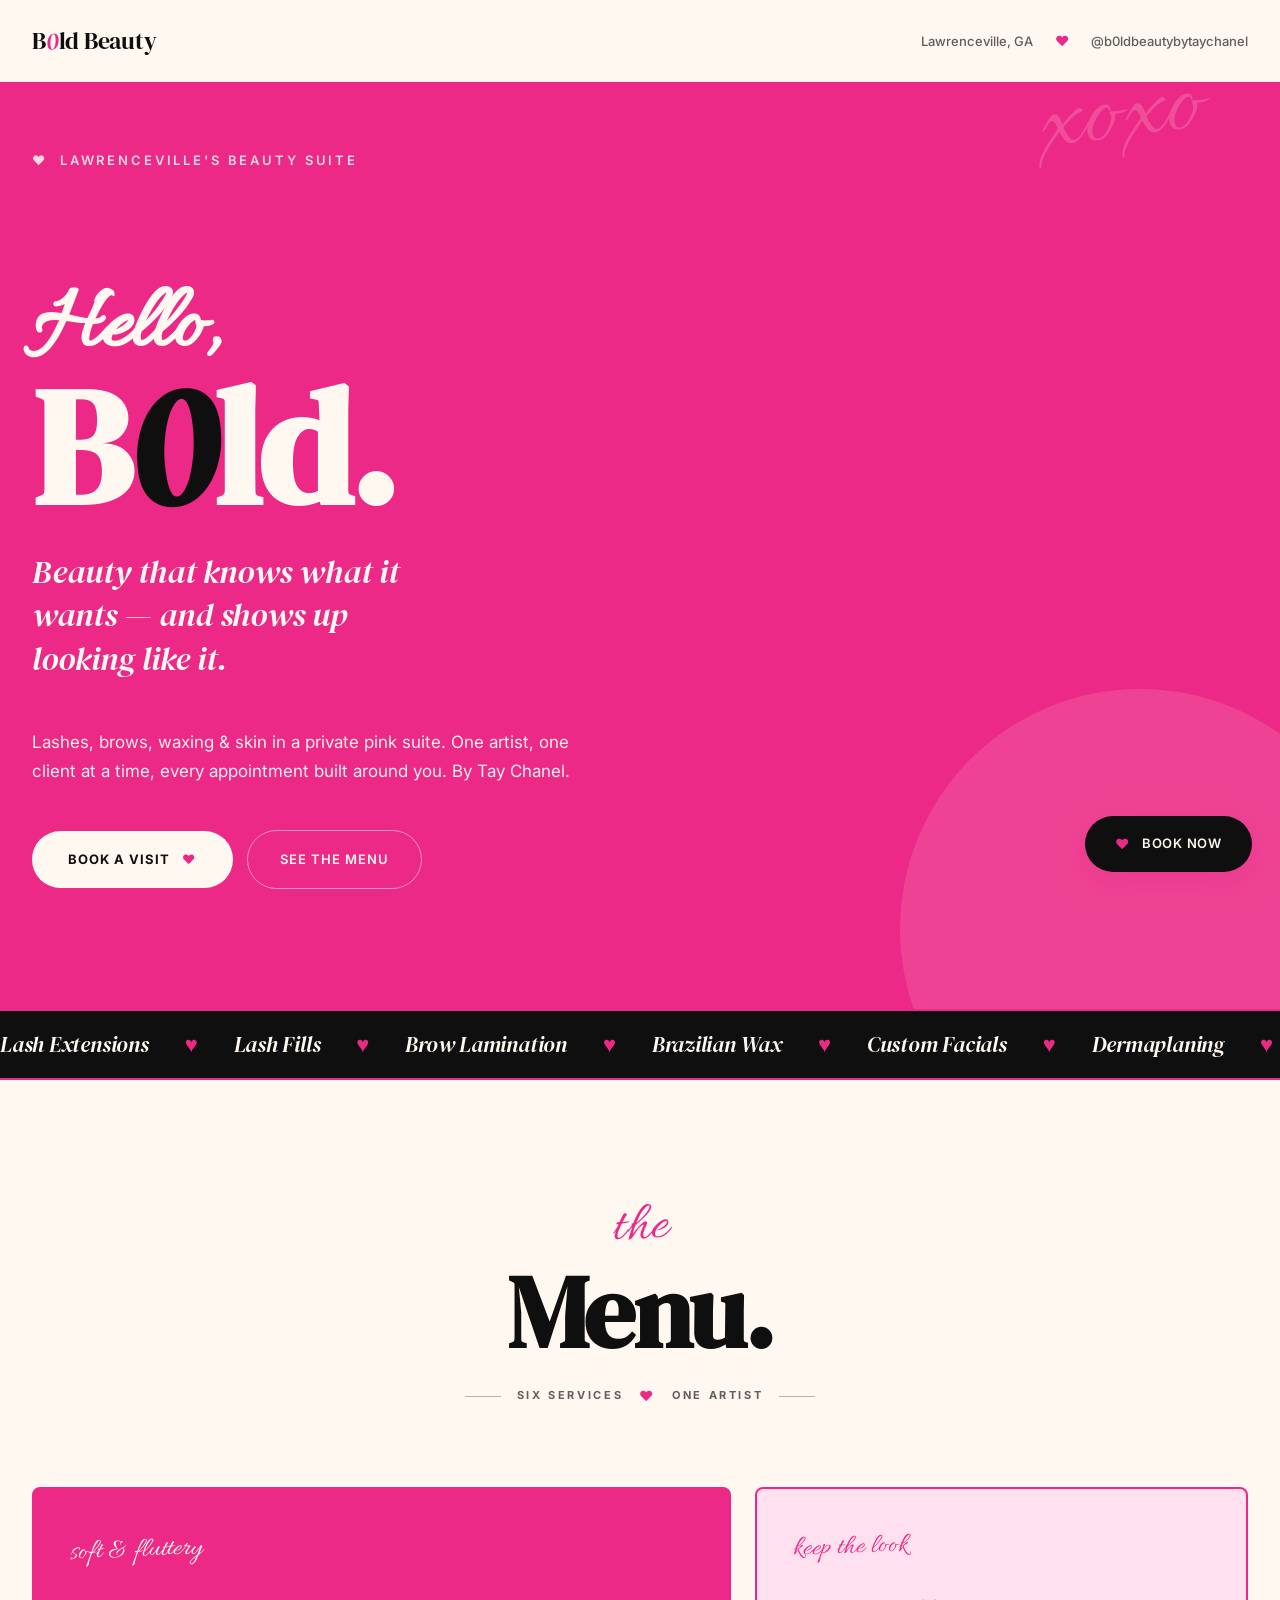
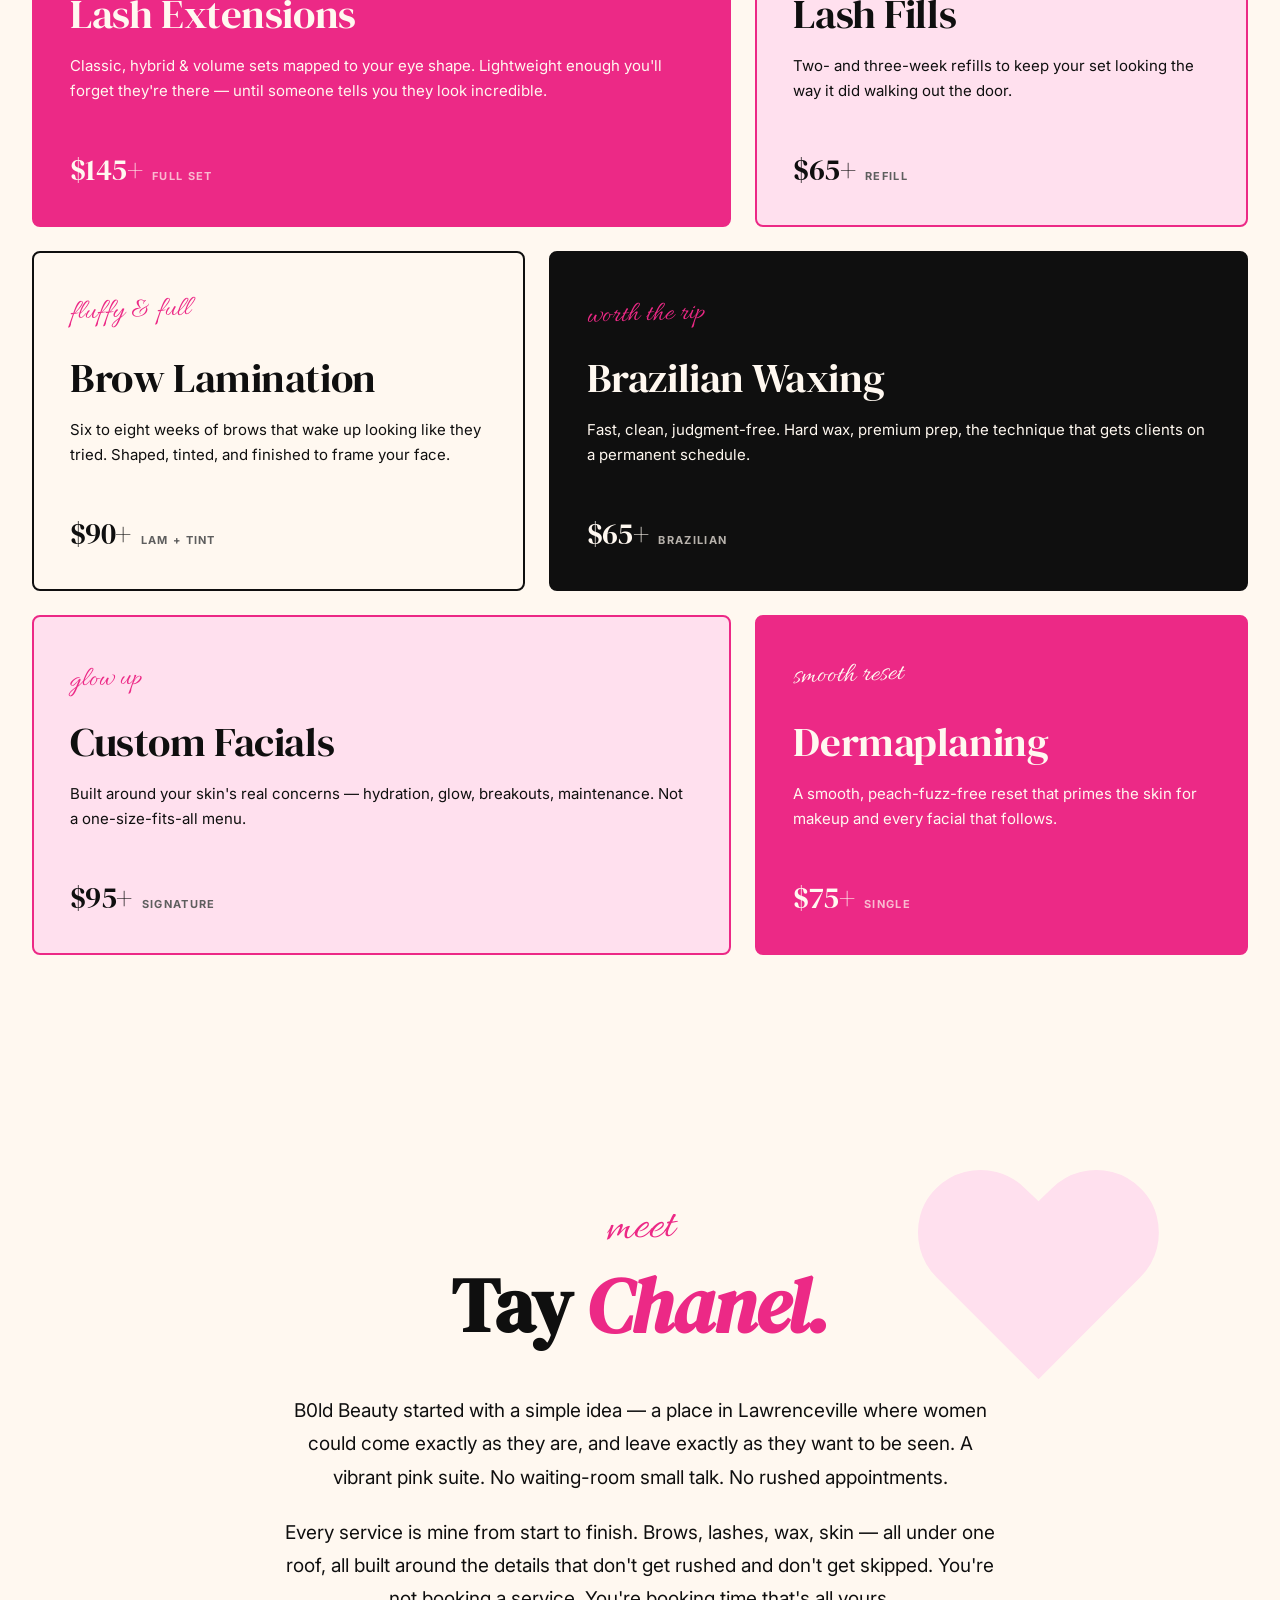
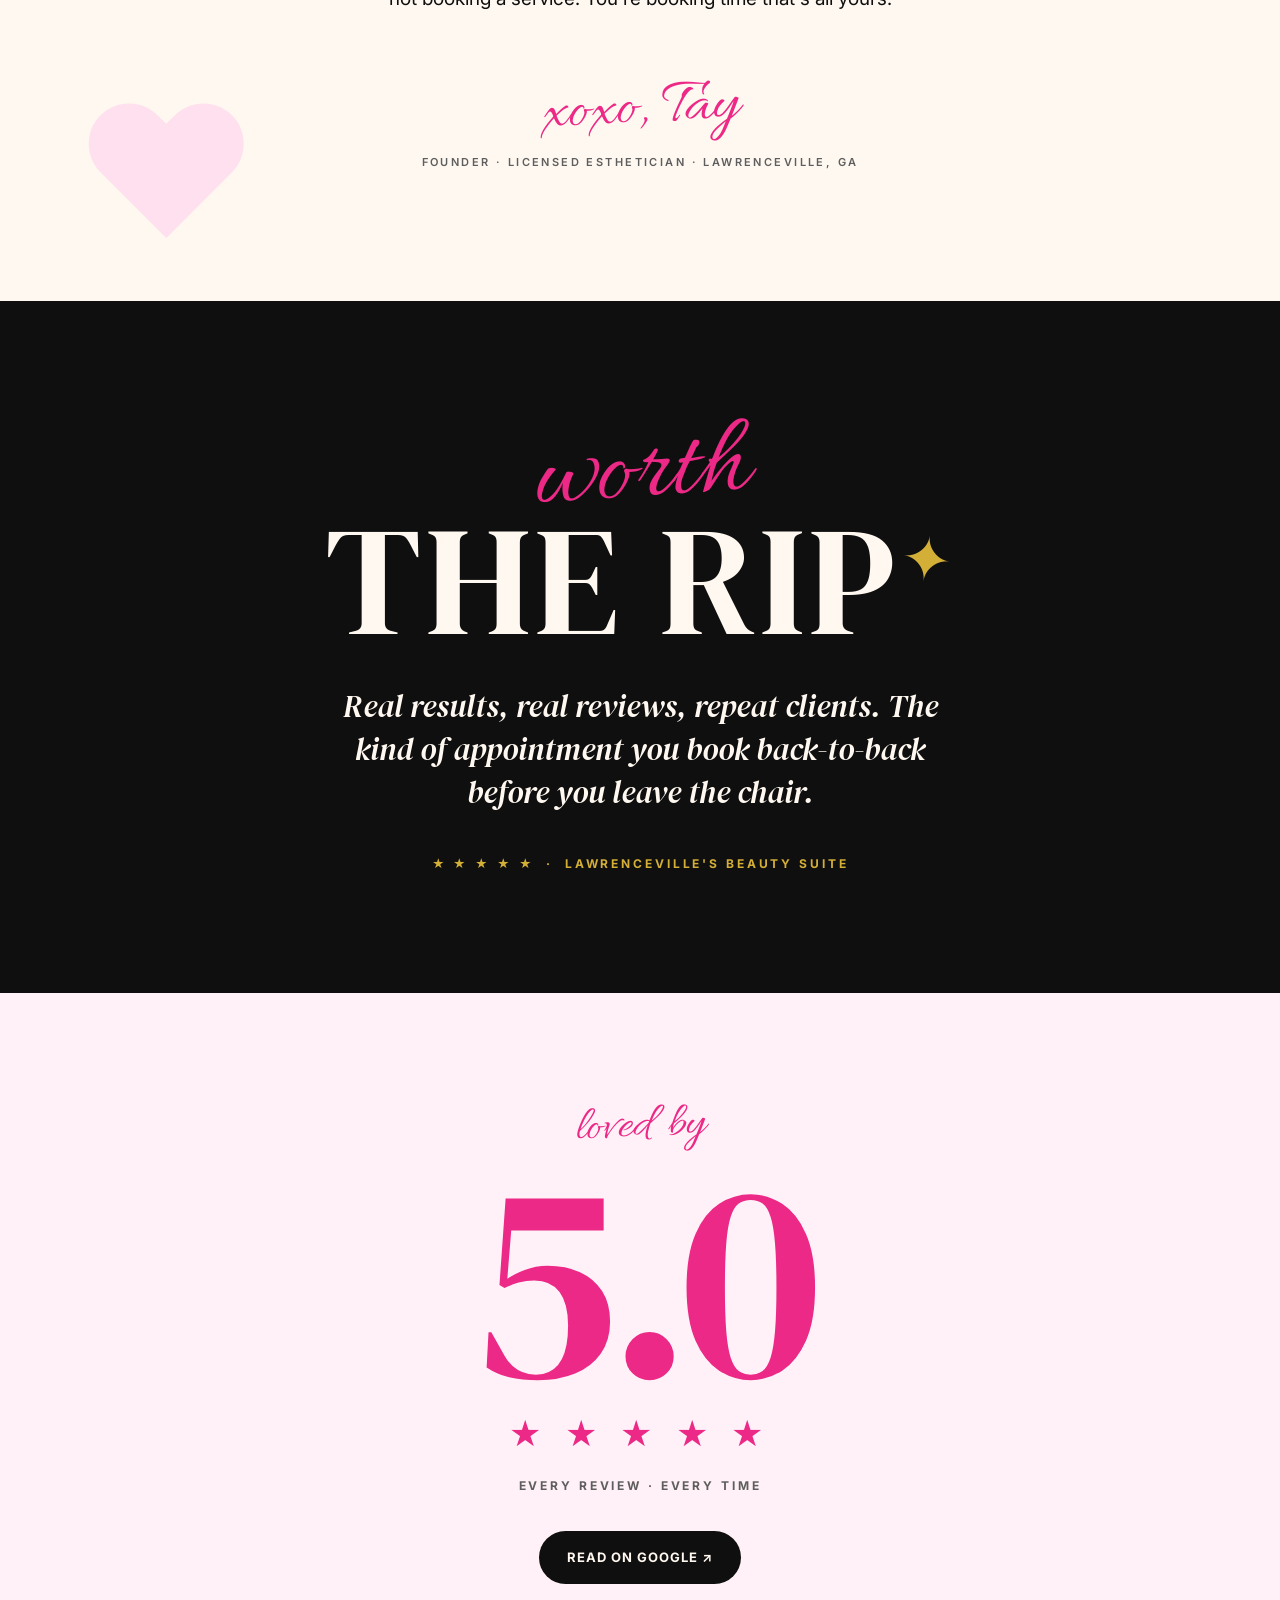
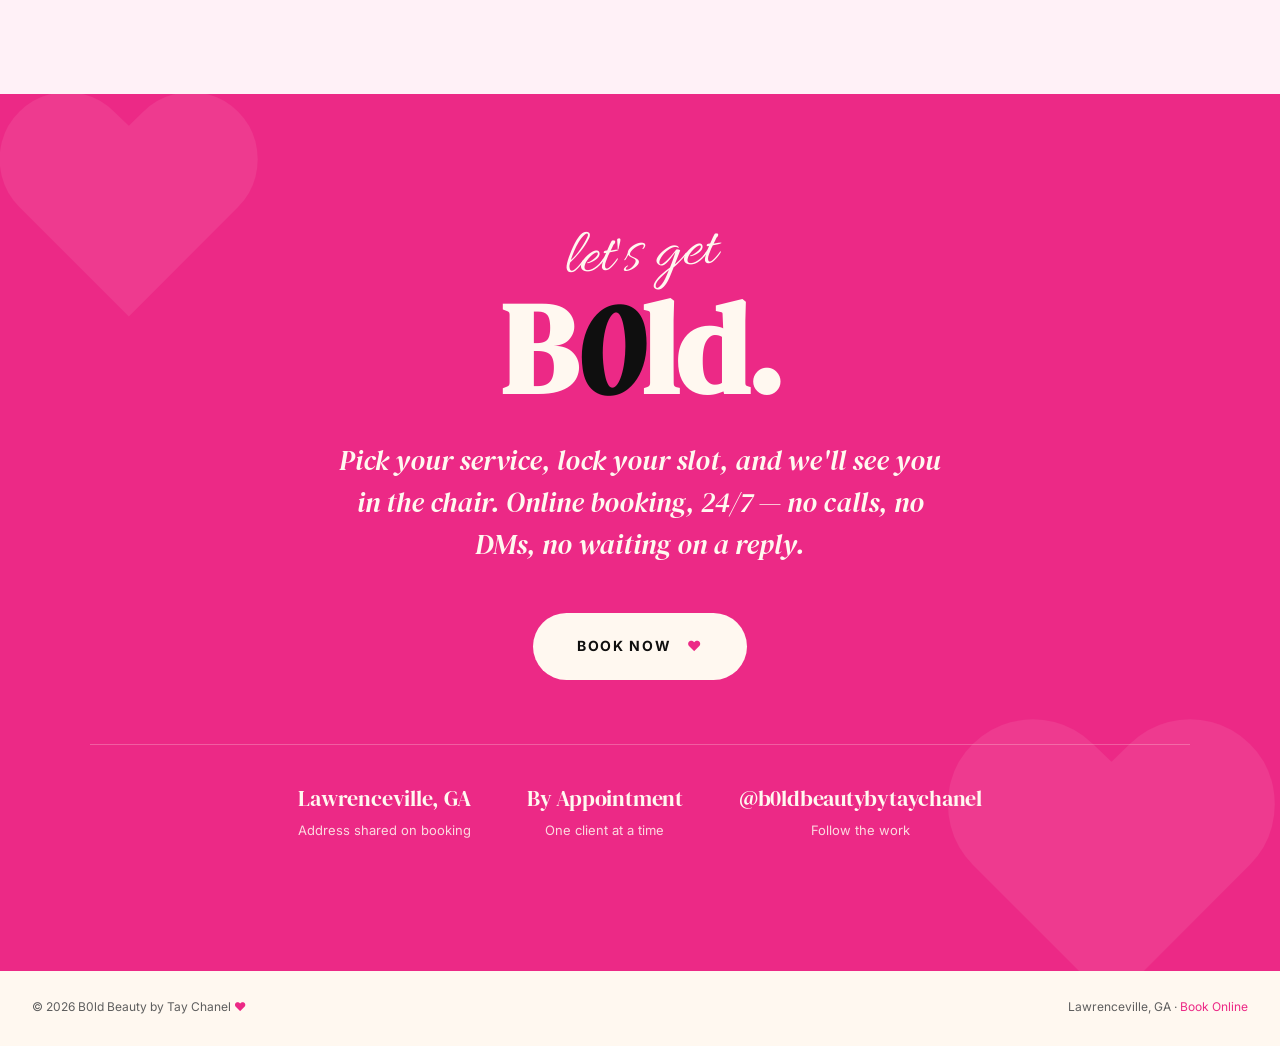
==== commit 6528ef7d: "B0ld Beauty: swap Pinyon for Allura script, ticker to services-only Co-Authored-By: Claude Opus 4.7 " ====
--- a/bold-beauty/index.html
+++ b/bold-beauty/index.html
@@ -8,7 +8,7 @@
   <meta name="description" content="A bold beauty suite in Lawrenceville, GA. Lash extensions, brow lamination, Brazilian waxing, custom facials, and dermaplaning by Tay Chanel. Book online.">
   <link rel="preconnect" href="https://fonts.googleapis.com">
   <link rel="preconnect" href="https://fonts.gstatic.com" crossorigin>
-  <link href="https://fonts.googleapis.com/css2?family=DM+Serif+Display:ital@0;1&family=Inter:wght@300;400;500;600;700&family=Pinyon+Script&display=swap" rel="stylesheet">
+  <link href="https://fonts.googleapis.com/css2?family=Allura&family=DM+Serif+Display:ital@0;1&family=Inter:wght@300;400;500;600;700&display=swap" rel="stylesheet">
 
   <style>
     *, *::before, *::after { box-sizing: border-box; margin: 0; padding: 0; }
@@ -41,7 +41,7 @@
     a { color: inherit; text-decoration: none; }
 
     .serif { font-family: 'DM Serif Display', serif; font-weight: 400; }
-    .script { font-family: 'Pinyon Script', cursive; font-weight: 400; }
+    .script { font-family: 'Allura', cursive; font-weight: 400; }
 
     /* B0ld wordmark - serif with rotated pink 0 */
     .wm {
@@ -152,7 +152,7 @@
       position: absolute;
       top: -20px;
       right: 6%;
-      font-family: 'Pinyon Script', cursive;
+      font-family: 'Allura', cursive;
       font-size: 110px;
       line-height: 1;
       color: var(--cream);
@@ -196,7 +196,7 @@
       transform: rotate(-8deg);
     }
     .hero-h1 .script-word {
-      font-family: 'Pinyon Script', cursive;
+      font-family: 'Allura', cursive;
       font-size: 0.55em;
       font-style: normal;
       color: var(--cream);
@@ -311,7 +311,7 @@
       margin-bottom: 80px;
     }
     .menu-head .pre {
-      font-family: 'Pinyon Script', cursive;
+      font-family: 'Allura', cursive;
       font-size: 56px;
       color: var(--pink);
       line-height: 1;
@@ -366,7 +366,7 @@
     .panel:hover { transform: translateY(-4px); box-shadow: 0 16px 40px rgba(236, 41, 134, 0.18); }
 
     .panel-tag {
-      font-family: 'Pinyon Script', cursive;
+      font-family: 'Allura', cursive;
       font-size: 28px;
       line-height: 1;
       color: var(--pink);
@@ -455,7 +455,7 @@
       text-align: center;
     }
     .story .pre {
-      font-family: 'Pinyon Script', cursive;
+      font-family: 'Allura', cursive;
       font-size: 48px;
       color: var(--pink);
       line-height: 1;
@@ -485,7 +485,7 @@
     }
     .story-sig {
       margin-top: 40px;
-      font-family: 'Pinyon Script', cursive;
+      font-family: 'Allura', cursive;
       font-size: 64px;
       color: var(--pink);
       line-height: 1;
@@ -520,7 +520,7 @@
       z-index: 1;
     }
     .worth-script {
-      font-family: 'Pinyon Script', cursive;
+      font-family: 'Allura', cursive;
       font-size: clamp(72px, 9vw, 140px);
       line-height: 0.95;
       color: var(--pink);
@@ -577,7 +577,7 @@
       margin: 0 auto;
     }
     .proof .pre {
-      font-family: 'Pinyon Script', cursive;
+      font-family: 'Allura', cursive;
       font-size: 48px;
       color: var(--pink);
       line-height: 1;
@@ -658,7 +658,7 @@
       text-align: center;
     }
     .book .pre {
-      font-family: 'Pinyon Script', cursive;
+      font-family: 'Allura', cursive;
       font-size: 64px;
       color: var(--cream);
       line-height: 1;
@@ -826,18 +826,18 @@
   <!-- TICKER -->
   <div class="ticker" aria-hidden="true">
     <div class="ticker-track">
-      <span>Lashes</span>
-      <span>Brows</span>
-      <span>Waxing</span>
-      <span>Facials</span>
-      <span>By Tay Chanel</span>
-      <span>Lawrenceville, GA</span>
-      <span>Lashes</span>
-      <span>Brows</span>
-      <span>Waxing</span>
-      <span>Facials</span>
-      <span>By Tay Chanel</span>
-      <span>Lawrenceville, GA</span>
+      <span>Lash Extensions</span>
+      <span>Lash Fills</span>
+      <span>Brow Lamination</span>
+      <span>Brazilian Wax</span>
+      <span>Custom Facials</span>
+      <span>Dermaplaning</span>
+      <span>Lash Extensions</span>
+      <span>Lash Fills</span>
+      <span>Brow Lamination</span>
+      <span>Brazilian Wax</span>
+      <span>Custom Facials</span>
+      <span>Dermaplaning</span>
     </div>
   </div>
 
